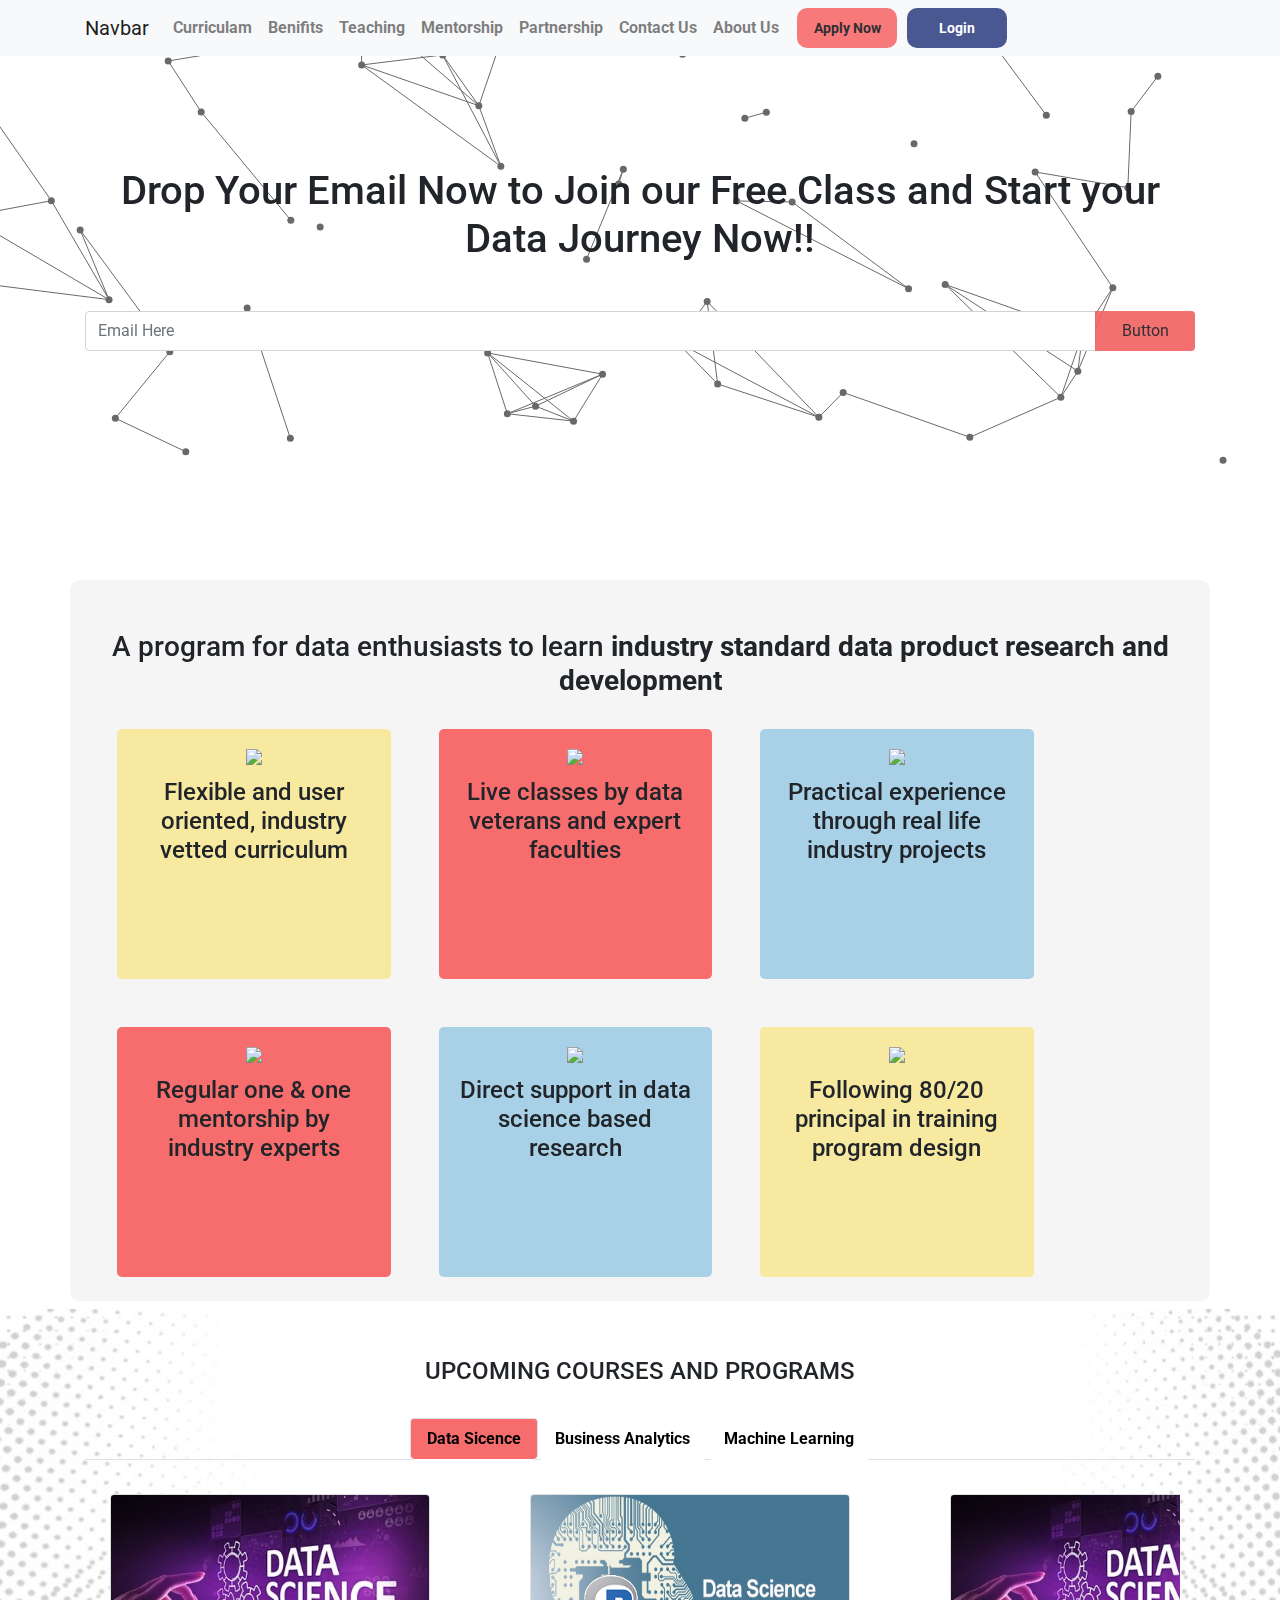
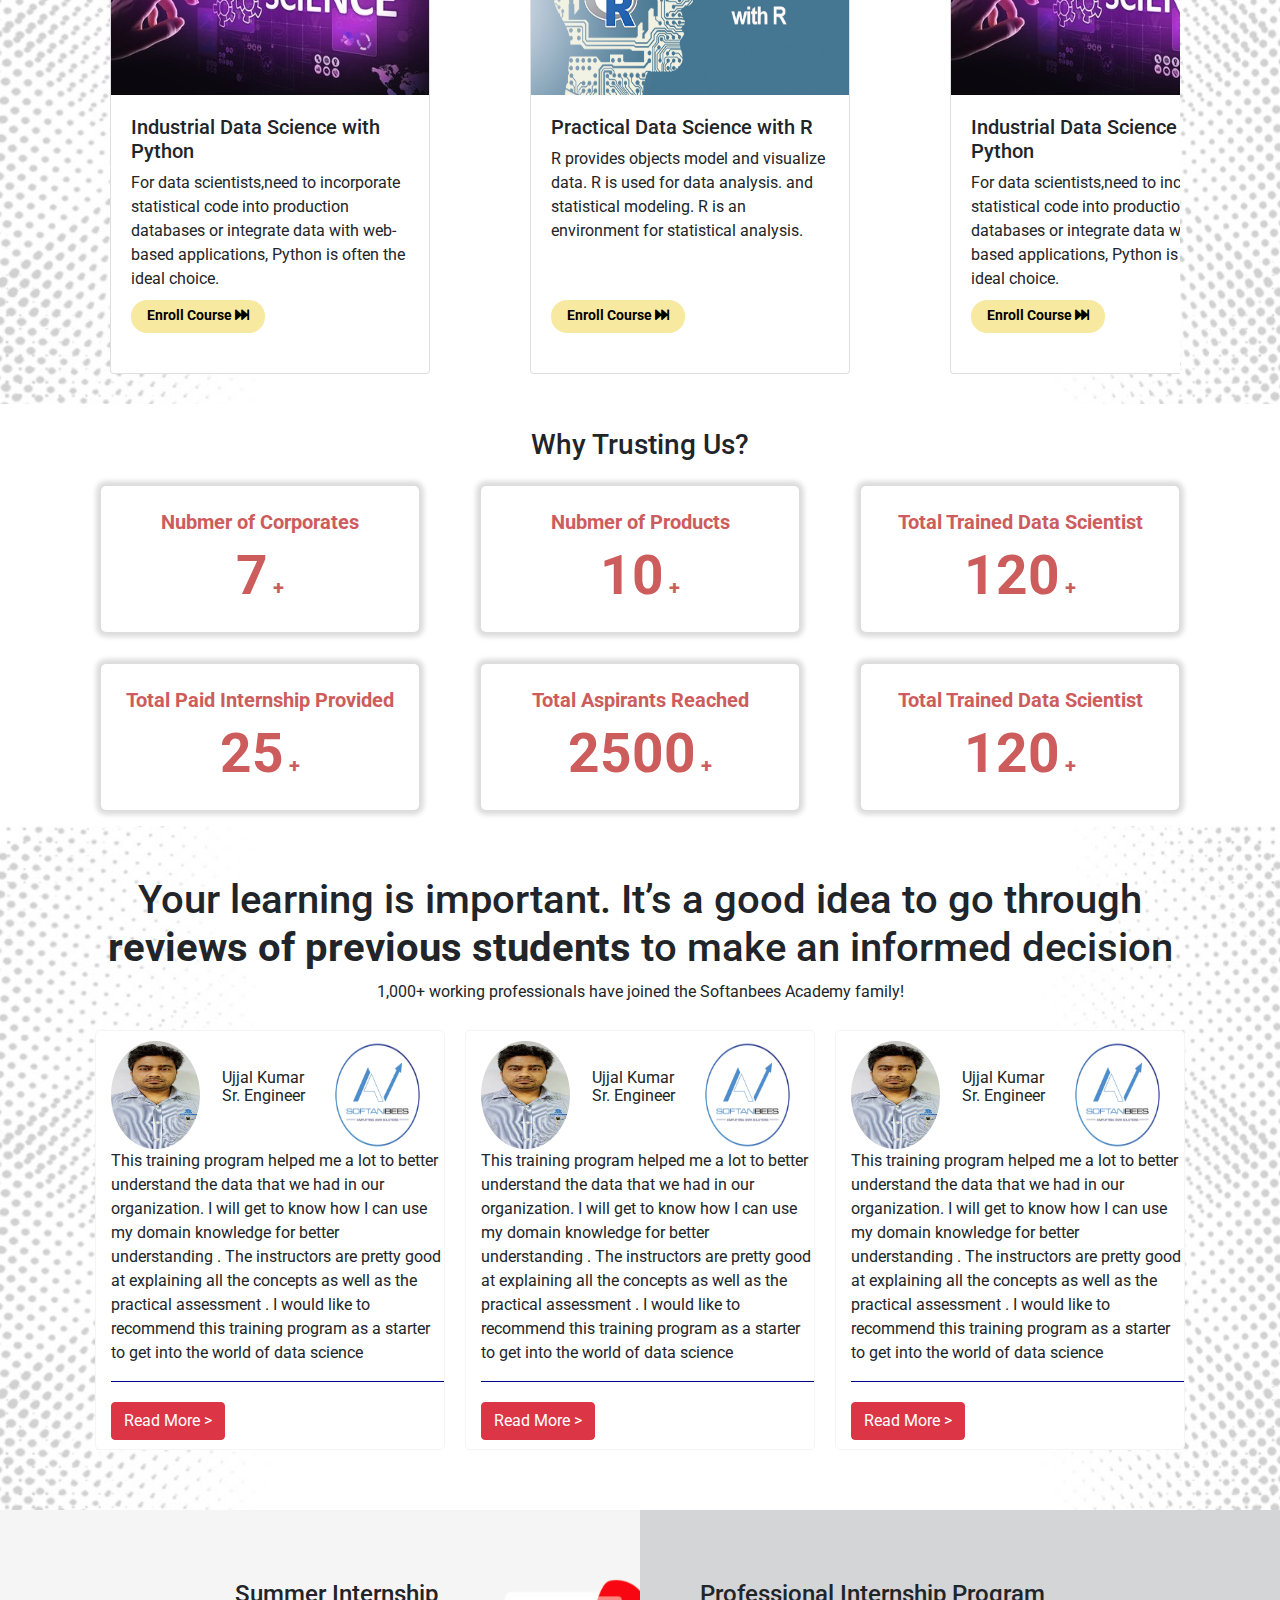
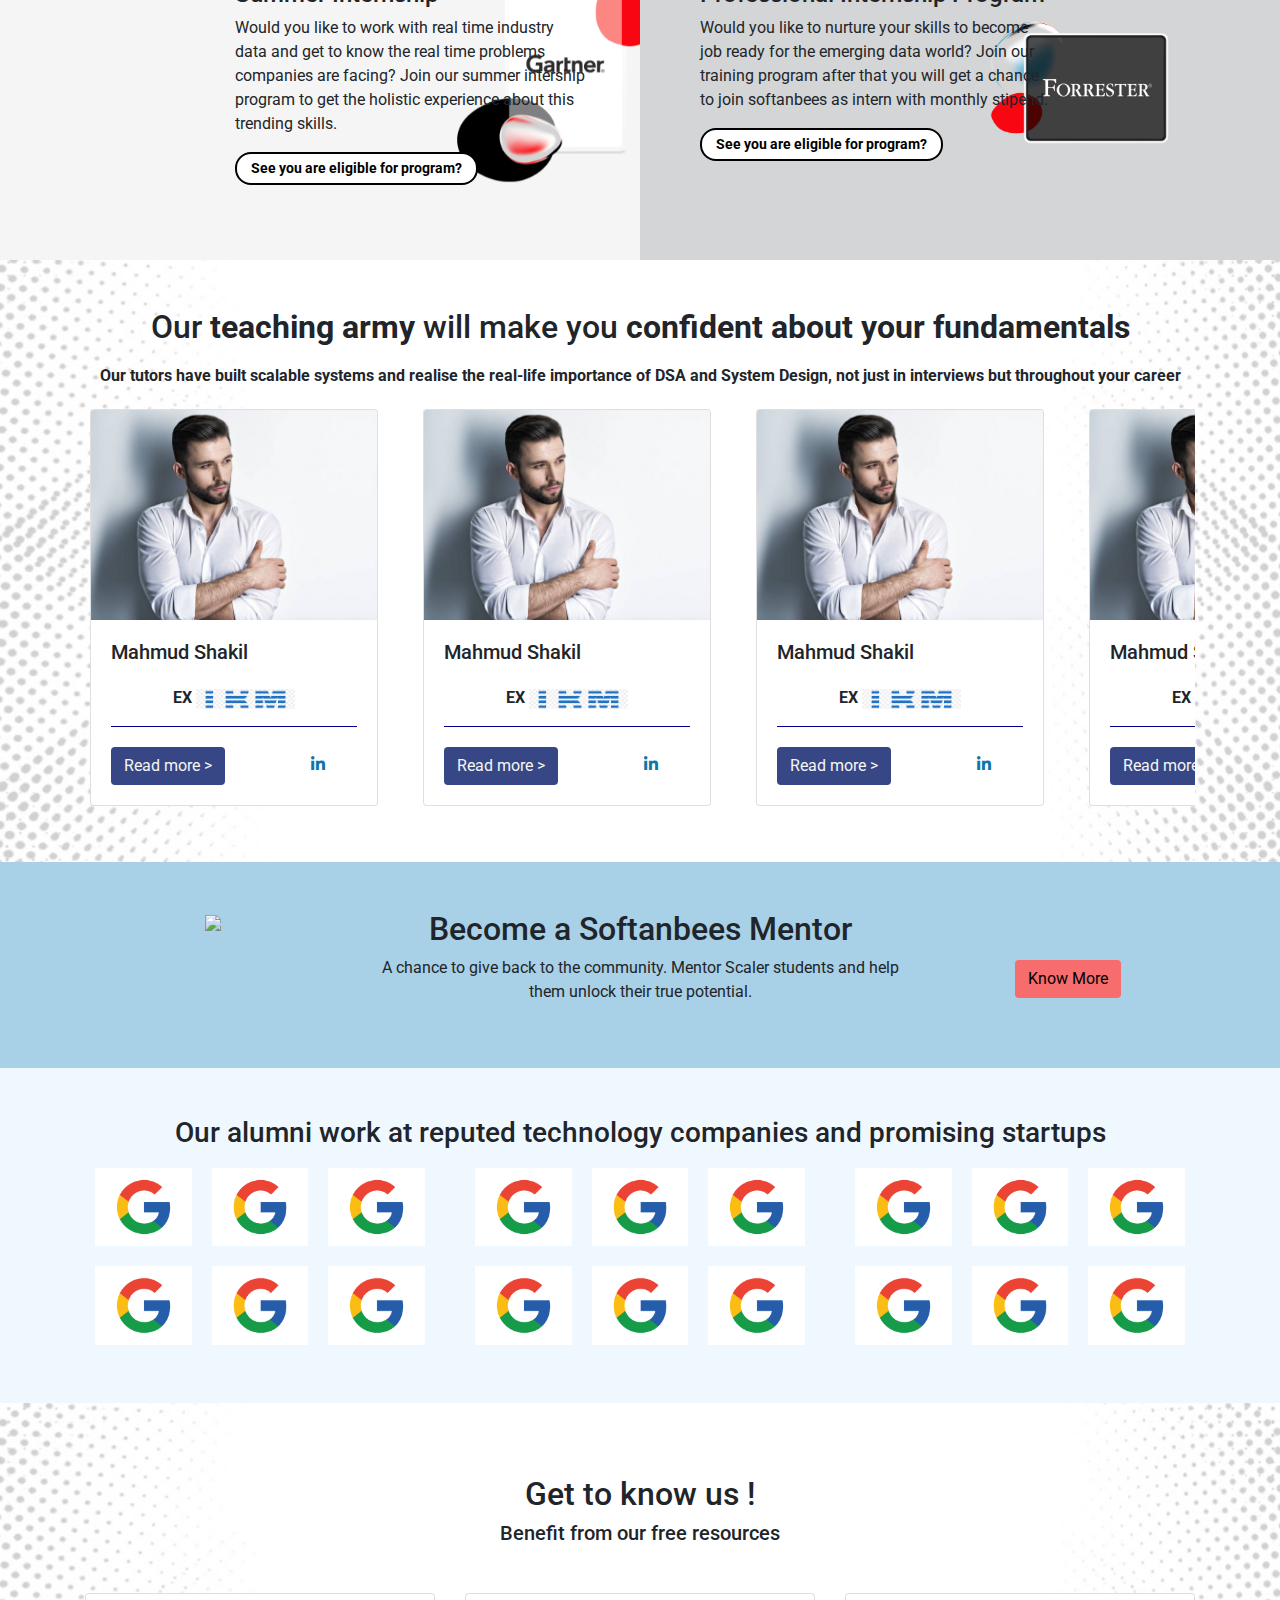
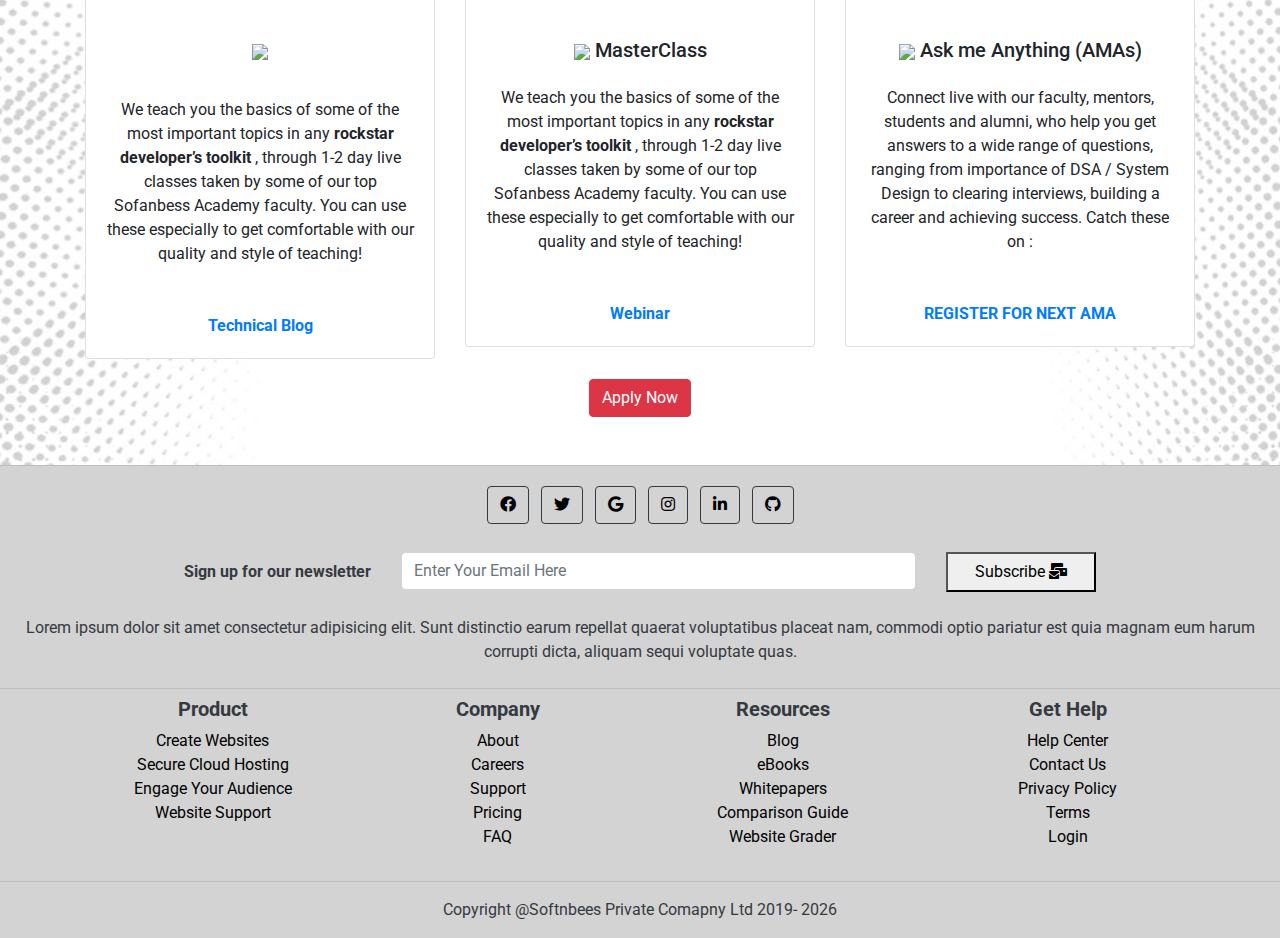
==== index.html @ a42dfcf9 "added new structure" ====
<!DOCTYPE html>

<html>

<head>
    <meta charset="utf-8" />
    <meta http-equiv="X-UA-Compatible" content="IE=edge" />
    <title></title>
    <link rel="stylesheet" href="asset/css/all.min.css">
    <link rel="preconnect" href="https://fonts.gstatic.com">
    <meta name="description" content="" />
    <meta name="viewport" content="width=device-width, initial-scale=1" />
    <link href="https://fonts.googleapis.com/css2?family=Roboto:ital,wght@1,100&display=swap" rel="stylesheet" />
    <link rel="stylesheet" href="main.css" />
    <link rel="stylesheet" href="style.css" />
    <link rel="stylesheet" href="asset/css/particle.css" />
    <link rel="stylesheet" href="https://cdnjs.cloudflare.com/ajax/libs/font-awesome/4.7.0/css/font-awesome.min.css" />
    <link rel="stylesheet" href="https://maxcdn.bootstrapcdn.com/bootstrap/4.0.0/css/bootstrap.min.css" integrity="sha384-Gn5384xqQ1aoWXA+058RXPxPg6fy4IWvTNh0E263XmFcJlSAwiGgFAW/dAiS6JXm" crossorigin="anonymous">
    <script src="https://maxcdn.bootstrapcdn.com/bootstrap/4.0.0/js/bootstrap.min.js" integrity="sha384-JZR6Spejh4U02d8jOt6vLEHfe/JQGiRRSQQxSfFWpi1MquVdAyjUar5+76PVCmYl" crossorigin="anonymous"></script>
    <script src="https://cdn.jsdelivr.net/npm/bootstrap@5.0.0-beta2/dist/js/bootstrap.bundle.min.js" integrity="sha384-b5kHyXgcpbZJO/tY9Ul7kGkf1S0CWuKcCD38l8YkeH8z8QjE0GmW1gYU5S9FOnJ0" crossorigin="anonymous"></script>
    
</head>


<body>
    <!-- nabvar starts -->

    <nav class=" fixed-top navbar navbar-expand-lg navbar-light bg-light">
        <div class="container">
            <a class="navbar-brand" href="#">Navbar</a>
            <button class="navbar-toggler" type="button" data-bs-toggle="collapse" data-bs-target="#navbarSupportedContent" aria-controls="navbarSupportedContent" aria-expanded="false" aria-label="Toggle navigation">
          <span class="navbar-toggler-icon"></span>
        </button>
            <div class="collapse navbar-collapse" id="navbarSupportedContent">
                <ul id="navbar" class="navbar-nav me-auto mb-2 mb-lg-0">
                    <li class="nav-item">
                        <a class="nav-link" aria-current="page" href="#courses">Curriculam</a>
                    </li>
                    <li class="nav-item">
                        <a class="nav-link" href="#trusting">Benifits</a>
                    </li>
                    <li class="nav-item">
                        <a class="nav-link" href="#Teaching">Teaching</a>
                    </li>
                    <li class="nav-item">
                        <a class="nav-link" href="#Mentorship">Mentorship</a>
                    </li>
                    <li class="nav-item">
                        <a class="nav-link" href="#partnership">Partnership</a>
                    </li>
                    <li class="nav-item">
                        <a class="nav-link" href="#contact">Contact Us</a>
                    </li>
                    <li class="nav-item">
                        <a class="nav-link" href="#footer">About Us</a>
                    </li>
                    <!-- <li class="nav-item">
                        <a class="nav-link" href="#">FAQs</a>
                    </li> -->
                </ul>
                <div class="d-flex">
                    <button data-target="#exampleModal" data-toggle="modal" class="button_style_navbar " type="button ">Apply Now</button>
                    <button data-target="#exampleModal1" data-toggle="modal" class="button_style_navbar_login " type="submit ">
              Login
            </button>
                </div>
            </div>
        </div>
    </nav>

    <!-- navbar ends -->

    <!-- modal login starts -->
    <div class="modal left fade" id="exampleModal1" tabindex="" role="dialog" aria-labelledby="exampleModalLabel" aria-hidden="true">
        <div class="modal-dialog" role="document">
            <div class="modal-content pt-5">
                <div class="modal-body p-3">
                    <div class=" pb-4">
                        <h3>Log In</h3>
                        <div class="pt-3">
                            OR
                            <a id="create_account_click" style="text-decoration: none;" data-target="#exampleModal" data-toggle="modal" href="">Creating a Softanbees Account</a>
                        </div>
                        <div>
                            <form>
                                <div class="form-group">
                                    <label class="d-flex justify-content-start" for="exampleInputEmail1">Email<b style="color: red;">*</b> </label>
                                    <input type="email" class="form-control" id="exampleInputEmail1" aria-describedby="emailHelp" placeholder="Enter email">
                                </div>
                                <div class="form-group">
                                    <label class="d-flex justify-content-start" for="exampleInputPassword1">Password<b style="color: red;">*</b> </label>
                                    <input type="password" class="form-control" id="exampleInputPassword1" placeholder="Enter Password">
                                </div>
                                <button style="width: 100%; background-color: #f76C6C !important; border-color: #f76C6C !important;" type="submit" class="btn btn-primary">Sign Up</button>
                            </form>
                        </div>
                    </div>
                </div>
                <div class="modal-footer">
                    <button type="button" class="btn btn-secondary" data-dismiss="modal">Close</button>
                </div>
            </div>
        </div>
    </div>

    <!-- modal login ends -->

    <!-- modal registraion starts -->
    <div class="modal left fade" id="exampleModal" tabindex="" role="dialog" aria-labelledby="exampleModalLabel" aria-hidden="true">
        <div class="modal-dialog" role="document">
            <div class="modal-content pt-5">
                <div class="modal-body pt-1">
                    <div class="text-center pb-4">
                        <h3> Ready to work smart and become a rockstar developer?</h3>
                        <p>Log in using</p>
                        <div class="d-flex justify-content-around">
                            <a href=""><i  class="fab fa-facebook fa-3x"></i></a>
                            <a style="color: #4c68d7;" href=""><i class="fab fa-linkedin fa-3x"></i></a>
                            <a style="color: #4078c0;" href=""><i  class="fab fa-github fa-3x"></i></a>
                            <a href=""><i  class="fab fa-google fa-3x"></i></a>
                        </div>
                        <div class="d-flex justify-content-around pt-4 pb-4">
                            <hr style="width:50%" , size="3" , color=black>
                            <p> OR </p>
                            <hr style="width:50%" , size="3" , color=black>
                        </div>
                        <div>
                            <form>
                                <div class="form-group">
                                    <label class="d-flex justify-content-start" for="exampleInputEmail1">Full Name <b style="color: red;">*</b> </label>
                                    <input type="text" class="form-control" id="exampleInputEmail1" placeholder="Enter Your Name">
                                </div>
                                <div class="form-group">
                                    <label class="d-flex justify-content-start" for="exampleInputEmail1">Email<b style="color: red;">*</b> </label>
                                    <input type="email" class="form-control" id="exampleInputEmail1" aria-describedby="emailHelp" placeholder="Enter email">
                                </div>
                                <div class="form-group">
                                    <label class="d-flex justify-content-start" for="exampleInputPassword1">Phone<b style="color: red;">*</b> </label>
                                    <p class="d-flex justify-content-start"><small>OTP will be sent to this number for verification</small></p>
                                    <input type="number" class="form-control" id="exampleInputPassword1" placeholder="Enter Phone Number">
                                </div>
                                <div class="form-group">
                                    <label class="d-flex justify-content-start" for="exampleInputPassword1">Profession<b style="color: red;">*</b> </label>
                                    <div class="form-check form-check-inline">
                                        <input class="form-check-input" type="checkbox" id="inlineCheckbox1" value="option1">
                                        <label class="form-check-label" for="inlineCheckbox1">College Student</label>
                                    </div>
                                    <div class="form-check form-check-inline">
                                        <input class="form-check-input" type="checkbox" id="inlineCheckbox2" value="option2">
                                        <label class="form-check-label" for="inlineCheckbox2">Working Profesion</label>
                                    </div>
                                </div>
                                <button style="width: 100%; background-color: #f76C6C !important; border-color: #f76C6C !important;" type="submit" class="btn btn-primary">Sign Up</button>
                            </form>
                            <small>By creating an account I have read and agree to Softanbees <a href="">Terms</a> and <a href="">Privacy Policy</a></small>
                            <div class="pt-3">
                                <p>Already a member?
                                    <a id="login-btn-click" data-target="#exampleModal1" data-toggle="modal" href="">LOG IN</a>
                                </p>
                            </div>
                        </div>
                    </div>
                    <div class="modal-footer">
                        <button type="button" class="btn btn-secondary" data-dismiss="modal">Close</button>
                    </div>
                </div>
            </div>
        </div>
    </div>
    <!-- modal registration ends -->


    <!-- banner starts -->
    <!-- <section class="banner_header "> -->
    <!-- <canvas  style="background: white;" width="500" height="500" id="canvas"></canvas> -->
    <section id="particles_section" style="padding-bottom: 80px;" >
        <div id="particles">
            <div class="intro pb-5 ">
                <div class="container">
                    <h1>Drop Your Email Now to Join our Free Class and Start your Data Journey Now!!</h1>
                    <div class="input-group mt-5">
                        <input type="text" class="form-control" placeholder="Email Here" aria-label="Recipient's username" aria-describedby="basic-addon2">
                        <div class="input-group-append">
                          <button class="btn btn-journey " type="button">Button</button>
                        </div>
                    </div>
                </div>
            </div>
        </div>
    </section>
  
    <!-- </section> -->
    <!-- banner ends -->


    <!-- System and probelm starts -->
    <section class="banner_transparent ">
        <div class="container banner_over align-items-center ">
            <div class="text-center ">
                <h3>
                    A program for data enthusiasts to learn <b>industry standard data product research and development</b>
                </h3>
            </div>
            <div class="system_box_margin ">
                <div class="row m-2 ">
                    <div style="background-color:#F8E9A1 " class="m-4 col-sm-12 col-md-3 system_box ">
                        <img src="https://assets.scaler.com/assets/academy/svg/at-a-glance/structured-c36517d8d41efb3a24cbcb3fe1c8b27ffcfacb6b1462ec3e60516504a07eaff6.svg.gz " alt=" ">
                        <h4>Flexible and user oriented, industry vetted curriculum</h4>
                    </div>
                    <div style="background-color:#F76C6C " class=" m-4 col-sm-12 col-md-3 system_box ">
                        <img src="https://assets.scaler.com/assets/academy/svg/at-a-glance/live-classes-afff2e39f63a26a19ee4ae844d4b0891c20c50e4b670a224564640cbb973f867.svg.gz " alt=" ">
                        <h4>Live classes by data veterans and expert faculties</h4>
                    </div>
                    <div style="background-color:#A8D0E6 " class=" m-4 col-sm-12 col-md-3 system_box ">
                        <img src="https://assets.scaler.com/assets/academy/svg/at-a-glance/project1-9fc6130d4e271198d5f051da0712b27627c872a353dac61c91f248e4f60b6ddf.svg.gz " alt=" ">
                        <h4>Practical experience through real life industry projects</h4>
                    </div>
                    <div style="background-color:#F76C6C " class="m-4 col-sm-12 col-md-3 system_box ">
                        <img src="https://assets.scaler.com/assets/academy/svg/at-a-glance/flexibility-94067174b36a4a38b3448219f64ccd3e42b3f32667c5ff0ec8d8fab665525d87.svg.gz " alt=" ">
                        <h4>Regular one & one mentorship by industry experts</h4>
                    </div>
                    <div style="background-color:#A8D0E6 " class="m-4 col-sm-12 col-md-3 system_box ">
                        <img src="https://assets.scaler.com/assets/academy/svg/at-a-glance/career-support-c92399914995cba52680341de44c1ce49d292b1de0f10aeb58c3c58a79e3ad3b.svg.gz " alt=" ">
                        <h4>Direct support in data science based research </h4>
                    </div>
                    <div style="background-color:#F8E9A1 " class="m-4 col-sm-12 col-md-3 system_box ">
                        <img src="https://assets.scaler.com/assets/academy/svg/at-a-glance/mentor-efc7b3e100e7f2bd17f1f95f4ca28b5205ac3f4e04d4cddd064a800cc63f1c74.svg.gz " alt=" ">
                        <h4>Following 80/20 principal in training program design</h4>
                    </div>
                </div>
            </div>
        </div>
    </section>
    <!-- System and probelm  ends -->

    <!-- Course starts -->

    <section id="courses" class="section upcomming_courses" style="background-color: antiquewhite;">
        <div class="container pt-5">
            <h4 class="text-center">UPCOMING COURSES AND PROGRAMS</h4>
            <br />
            <!-- Nav tabs -->
            <ul class="nav justify-content-center nav-tabs">
                <li class="nav-item">
                    <a class="nav-link active tab_link_design" data-toggle="tab" href="#home">Data Sicence</a
            >
          </li>
          <li class="nav-item">
            <a class="nav-link tab_link_design" data-toggle="tab" href="#menu1"
              >Business Analytics</a
            >
          </li>
          <li class="nav-item">
            <a class="nav-link tab_link_design" data-toggle="tab" href="#menu2"
              >Machine Learning</a
            >
          </li>
        </ul>

        <!-- Tab panes -->
        <div class="tab-content">
          <div id="home" class="tab_main_content container tab-pane active">
            <br />
            <div class="items-course">
              <div class="item-course">
                <div class="card" style="width: 20rem; height: 30rem;">
                  <img style="height: 200px !important;"
                    class="card-img-top"
                    src="asset/data science-1.jpg"
                    alt="Card image cap"
                  />
                    <div class="card-body recomonded-card">
                            <h5>Industrial Data Science with Python</h5>
                            <p class="card-text">
                                For data scientists,need to incorporate statistical code into production databases or integrate data with web-based applications,
                                Python is often the ideal choice. 
                            </p>
                            <a href="#"
                            >Enroll Course <i class="fas fa-fast-forward"></i
                            ></a>
                    </div>
                </div>
            </div>
            <div class="item-course">
                <div class="card" style="width: 20rem; height: 30rem;">
                    <img style="height: 200px !important;" class="card-img-top" src="asset/data-science-with-r.jpg" alt="Card image cap" />
                    <div class="card-body recomonded-card">
                        <h5>Practical Data Science with R</h5>
                        <p class="card-text">
                            R provides objects model and visualize data. 
                            R is used for data analysis. and statistical modeling. 
                            R is an environment for statistical analysis.
                        </p>
                        <a href="#">Enroll Course <i class="fas fa-fast-forward"></i
                        ></a>
                    </div>
                </div>
            </div>
            <div class="item-course">
                <div class="card" style="width: 20rem; height: 30rem;">
                  <img style="height: 200px !important;"
                    class="card-img-top"
                    src="asset/data science-1.jpg"
                    alt="Card image cap"
                  />
                    <div class="card-body recomonded-card">
                            <h5>Industrial Data Science with Python</h5>
                            <p class="card-text">
                                For data scientists,need to incorporate statistical code into production databases or integrate data with web-based applications,
                                Python is often the ideal choice. 
                            </p>
                            <a href="#"
                            >Enroll Course <i class="fas fa-fast-forward"></i
                            ></a>
                    </div>
                </div>
            </div>
            <div class="item-course">
                <div class="card" style="width: 20rem; height: 30rem;">
                    <img style="height: 200px !important;" class="card-img-top" src="asset/data-science-with-r.jpg" alt="Card image cap" />
                    <div class="card-body recomonded-card">
                        <h5>Practical Data Science with R</h5>
                        <p class="card-text">
                            R provides objects model and visualize data. 
                            R is used for data analysis. and statistical modeling. 
                            R is an environment for statistical analysis.
                        </p>
                        <a href="#">Enroll Course <i class="fas fa-fast-forward"></i
                        ></a>
                    </div>
                </div>
            </div>
            <div class="item-course">
                <div class="card" style="width: 20rem; height: 30rem;">
                  <img style="height: 200px !important;"
                    class="card-img-top"
                    src="asset/data science-1.jpg"
                    alt="Card image cap"
                  />
                    <div class="card-body recomonded-card">
                            <h5>Industrial Data Science with Python</h5>
                            <p class="card-text">
                                For data scientists,need to incorporate statistical code into production databases or integrate data with web-based applications,
                                Python is often the ideal choice. 
                            </p>
                            <a href="#"
                            >Enroll Course <i class="fas fa-fast-forward"></i
                            ></a>
                    </div>
                </div>
            </div>
            <div class="item-course">
                <div class="card" style="width: 20rem; height: 30rem;">
                    <img style="height: 200px !important;" class="card-img-top" src="asset/data-science-with-r.jpg" alt="Card image cap" />
                    <div class="card-body recomonded-card">
                        <h5>Practical Data Science with R</h5>
                        <p class="card-text">
                            R provides objects model and visualize data. 
                            R is used for data analysis. and statistical modeling. 
                            R is an environment for statistical analysis.
                        </p>
                        <a href="#">Enroll Course <i class="fas fa-fast-forward"></i
                        ></a>
                    </div>
                </div>
            </div>
        </div>
        </div>
        <div id="menu1" class=" tab_main_content container tab-pane fade">
            <br />
            <div class="items-course">
                <div class="item-course">
                    <div class="card" style="width: 20rem; height: 30rem;">
                        <img style="height: 200px !important;" class="card-img-top" src="asset/data-analyst.png" alt="Card image cap" />
                        <div class="card-body recomonded-card">
                            <h5> Data Analyst</h5>
                            <p class="card-text">
                                Data Analysis become one of the most high-in-demand jobs around the world. As a result,
                                Data Analyst salary in India is significantly higher than other software related professionals
                            </p>
                            <a href="#">Enroll Course <i class="fas fa-fast-forward"></i
                    ></a>
                        </div>
                    </div>
                </div>
                <div class="item-course">
                    <div class="card" style="width: 20rem; height: 30rem;">
                        <img style="height: 200px !important;" class="card-img-top" src="asset/data-analyst.png" alt="Card image cap" />
                        <div class="card-body recomonded-card">
                            <h5> Data Analyst</h5>
                            <p class="card-text">
                                Data Analysis become one of the most high-in-demand jobs around the world. As a result,
                                Data Analyst salary in India is significantly higher than other software related professionals
                            </p>
                            <a href="#">Enroll Course <i class="fas fa-fast-forward"></i
                    ></a>
                        </div>
                    </div>
                </div>
                <div class="item-course">
                    <div class="card" style="width: 20rem; height: 30rem;">
                        <img style="height: 200px !important;" class="card-img-top" src="asset/data-analyst.png" alt="Card image cap" />
                        <div class="card-body recomonded-card">
                            <h5> Data Analyst</h5>
                            <p class="card-text">
                                Data Analysis become one of the most high-in-demand jobs around the world. As a result,
                                Data Analyst salary in India is significantly higher than other software related professionals
                            </p>
                            <a href="#">Enroll Course <i class="fas fa-fast-forward"></i
                    ></a>
                        </div>
                    </div>
                </div>
                <div class="item-course">
                    <div class="card" style="width: 20rem; height: 30rem;">
                        <img style="height: 200px !important;" class="card-img-top" src="asset/data-analyst.png" alt="Card image cap" />
                        <div class="card-body recomonded-card">
                            <h5> Data Analyst</h5>
                            <p class="card-text">
                                Data Analysis become one of the most high-in-demand jobs around the world. As a result,
                                Data Analyst salary in India is significantly higher than other software related professionals
                            </p>
                            <a href="#">Enroll Course <i class="fas fa-fast-forward"></i
                    ></a>
                        </div>
                    </div>
                </div>
                <div class="item-course">
                    <div class="card" style="width: 20rem; height: 30rem;">
                        <img style="height: 200px !important;" class="card-img-top" src="asset/data-analyst.png" alt="Card image cap" />
                        <div class="card-body recomonded-card">
                            <h5> Data Analyst</h5>
                            <p class="card-text">
                                Data Analysis become one of the most high-in-demand jobs around the world. As a result,
                                Data Analyst salary in India is significantly higher than other software related professionals
                            </p>
                            <a href="#">Enroll Course <i class="fas fa-fast-forward"></i
                    ></a>
                        </div>
                    </div>
                </div>
                <div class="item-course">
                    <div class="card" style="width: 20rem; height: 30rem;">
                        <img style="height: 200px !important;" class="card-img-top" src="asset/data-analyst.png" alt="Card image cap" />
                        <div class="card-body recomonded-card">
                            <h5> Data Analyst</h5>
                            <p class="card-text">
                                Data Analysis become one of the most high-in-demand jobs around the world. As a result,
                                Data Analyst salary in India is significantly higher than other software related professionals
                            </p>
                            <a href="#">Enroll Course <i class="fas fa-fast-forward"></i
                    ></a>
                        </div>
                    </div>
                </div>
                <div class="item-course">
                    <div class="card" style="width: 20rem; height: 30rem;">
                        <img style="height: 200px !important;" class="card-img-top" src="asset/data-analyst.png" alt="Card image cap" />
                        <div class="card-body recomonded-card">
                            <h5> Data Analyst</h5>
                            <p class="card-text">
                                Data Analysis become one of the most high-in-demand jobs around the world. As a result,
                                Data Analyst salary in India is significantly higher than other software related professionals
                            </p>
                            <a href="#">Enroll Course <i class="fas fa-fast-forward"></i
                    ></a>
                        </div>
                    </div>
                </div>
            </div>

        </div>
        <div id="menu2" class="tab_main_content container tab-pane fade">
            <br />
            <div class="items-course">
                <div class="item-course">
                    <div class="card" style="width: 20rem; height: 30rem;">
                        <img style="height: 200px !important;" class="card-img-top" src="asset/deep learning.jpeg" alt="Card image cap" />
                        <div class="card-body recomonded-card">
                            <h5>Deep learning Mastery</h5>
                            <p class="card-text">
                                Deep learning is a  artificial intelligence that has networks capable of learning unsupervised from 
                                data that is unstructured or unlabeled.
                            </p>
                            <a href="#">Enroll Course <i class="fas fa-fast-forward"></i
                    ></a>
                        </div>
                    </div>
                </div>
                <div class="item-course">
                    <div class="card" style="width: 20rem; height: 30rem;">
                        <img style="height: 200px !important;" class="card-img-top" src="asset/fusion-course.png" alt="Card image cap" />
                        <div class="card-body recomonded-card">
                            <h5>Fusion Course for job (India context)</h5>
                            <p class="card-text">
                                Deep learning is a  artificial intelligence that has networks capable of learning unsupervised from 
                                data that is unstructured or unlabeled.
                            </p>
                            <a href="#">Enroll Course <i class="fas fa-fast-forward"></i
                    ></a>
                        </div>
                    </div>
                </div>
                <div class="item-course">
                    <div class="card" style="width: 20rem; height: 30rem;">
                        <img style="height: 200px !important;" class="card-img-top" src="asset/deep learning.jpeg" alt="Card image cap" />
                        <div class="card-body recomonded-card">
                            <h5>Deep learning Mastery</h5>
                            <p class="card-text">
                                Deep learning is a  artificial intelligence that has networks capable of learning unsupervised from 
                                data that is unstructured or unlabeled.
                            </p>
                            <a href="#">Enroll Course <i class="fas fa-fast-forward"></i
                    ></a>
                        </div>
                    </div>
                </div>
                <div class="item-course">
                    <div class="card" style="width: 20rem; height: 30rem;">
                        <img style="height: 200px !important;" class="card-img-top" src="asset/fusion-course.png" alt="Card image cap" />
                        <div class="card-body recomonded-card">
                            <h5>Fusion Course for job (India context)</h5>
                            <p class="card-text">
                                Deep learning is a  artificial intelligence that has networks capable of learning unsupervised from 
                                data that is unstructured or unlabeled.
                            </p>
                            <a href="#">Enroll Course <i class="fas fa-fast-forward"></i
                    ></a>
                        </div>
                    </div>
                </div>
                <div class="item-course">
                    <div class="card" style="width: 20rem; height: 30rem;">
                        <img style="height: 200px !important;" class="card-img-top" src="asset/deep learning.jpeg" alt="Card image cap" />
                        <div class="card-body recomonded-card">
                            <h5>Deep learning Mastery</h5>
                            <p class="card-text">
                                Deep learning is a  artificial intelligence that has networks capable of learning unsupervised from 
                                data that is unstructured or unlabeled.
                            </p>
                            <a href="#">Enroll Course <i class="fas fa-fast-forward"></i
                    ></a>
                        </div>
                    </div>
                </div>
                <div class="item-course">
                    <div class="card" style="width: 20rem; height: 30rem;">
                        <img style="height: 200px !important;" class="card-img-top" src="asset/fusion-course.png" alt="Card image cap" />
                        <div class="card-body recomonded-card">
                            <h5>Fusion Course for job (India context)</h5>
                            <p class="card-text">
                                Deep learning is a  artificial intelligence that has networks capable of learning unsupervised from 
                                data that is unstructured or unlabeled.
                            </p>
                            <a href="#">Enroll Course <i class="fas fa-fast-forward"></i
                    ></a>
                        </div>
                    </div>
                </div>
            </div>
        </div>
        </div>
        </div>
    </section>

    <!-- course ends -->

    <!-- Benifits -->
<section style="background-color: white;" id="trusting">
    <div class="container text-center pt-4">
        <h3>Why Trusting Us?</h3>
        <div class="row ">
            <div class="col-sm col-md-4 ">
                <div class="corporate p-2 m-3 pt-4 pb-3 box_border" >
                    <h5>Nubmer of Corporates</h5>
                    <h5><span class="count" >7</span> +</h5>
                  
                </div>
            </div>
            <div class="col-sm col-md-4 ">
                <div class="products p-2 m-3 pt-4 pb-3 box_border">
                    <h5>Nubmer of Products </h5>
                    <h5><span class="count" >10</span> +</h5>
                </div>
            </div>
            <div class="col-sm col-md-4 ">
                <div class="scientist p-2 m-3 pt-4 pb-3 box_border" >
                    <h5>Total Trained Data Scientist</h5>
                    <h5><span class="count">120</span> +</h5>
                </div>
            </div>
               
            
            <div class="col-sm col-md-4 ">
                <div class="intership p-2 m-3 pt-4 pb-3 box_border" >
                    <h5>Total Paid Internship Provided</h5>
                    <h5> <span class="count">25</span> +</h5>
                </div>
            </div>
            <div class="col-sm col-md-4">
                <div class="aspirants p-2 m-3 pt-4 pb-3 box_border">
                    <h5>Total Aspirants Reached</h5>
                    <h5><span class="count">2500</span> +</h5>
                </div>
            </div>
            <div class="col-sm col-md-4">
                <div class="trained p-2 m-3 pt-4 pb-3 box_border">
                    <h5>Total Trained Data Scientist</h5>
                    <h5><span class="count">120</span> +</h5>
                </div>
            </div>
              
            </div>
        </div>
    </div>
    <!-- End benifits -->
 </section>

    <!-- testimonial starts -->

    <section id="Teaching" style="background-color:darkgrey; " class="section testimonial_section ">
        <div class="container testimonial ">
            <h1 style="text-align: center; ">Your learning is important. It’s a good idea to go through
                <b> reviews of previous students</b> to make an informed decision</h1>
            <p style="text-align: center; ">1,000+ working professionals have joined the Softanbees Academy family!</p>
            <div class="items ">
                <div class="item image-name-testimonial ">
                    <div class="flex-items ">
                        <div class="flex-item ">
                            <img src="asset/person-1.jpeg" alt=" ">
                        </div>
                        <div style="width: 200px; " class="flex-item ">
                            <p>Ujjal Kumar</p>
                            <p><span>Sr. Engineer</span></p>
                        </div>
                        <div class="flex-item ">
                            <img src="asset/logo.jpg " alt=" ">
                        </div>
                    </div>
                    <div class="testimonial-content ">
                        <p>This training program helped me a lot to better understand the data that we had in our organization. I will get to know how I can use my domain knowledge for better understanding . The instructors are pretty good at explaining all the concepts as well as the practical assessment . I would like to recommend this training program as a starter to get into the world of data science</p>
                    </div>
                    <div class="read_more ">
                        <button class="btn btn-danger ">Read More ></button>
                    </div>
                </div>
                <div class="item image-name-testimonial ">
                    <div class="flex-items ">
                        <div class="flex-item ">
                            <img src="asset/person-1.jpeg" alt=" ">
                        </div>
                        <div style="width: 200px; " class="flex-item ">
                            <p>Ujjal Kumar</p>
                            <p><span>Sr. Engineer</span></p>
                        </div>
                        <div class="flex-item ">
                            <img src="asset/logo.jpg " alt=" ">
                        </div>
                    </div>
                    <div class="testimonial-content ">
                        <p>This training program helped me a lot to better understand the data that we had in our organization. I will get to know how I can use my domain knowledge for better understanding . The instructors are pretty good at explaining all the concepts as well as the practical assessment . I would like to recommend this training program as a starter to get into the world of data science</p>
                    </div>
                    <div class="read_more ">
                        <button class="btn btn-danger ">Read More ></button>
                    </div>
                </div>
                <div class="item image-name-testimonial ">
                    <div class="flex-items ">
                        <div class="flex-item ">
                            <img src="asset/person-1.jpeg" alt=" ">
                        </div>
                        <div style="width: 200px; " class="flex-item ">
                            <p>Ujjal Kumar</p>
                            <p><span>Sr. Engineer</span></p>
                        </div>
                        <div class="flex-item ">
                            <img src="asset/logo.jpg " alt=" ">
                        </div>
                    </div>
                    <div class="testimonial-content ">
                        <p>This training program helped me a lot to better understand the data that we had in our organization. I will get to know how I can use my domain knowledge for better understanding . The instructors are pretty good at explaining all the concepts as well as the practical assessment . I would like to recommend this training program as a starter to get into the world of data science</p>
                    </div>
                    <div class="read_more ">
                        <button class="btn btn-danger ">Read More ></button>
                    </div>
                </div>

            </div>
        </div>
    </section>
    <!-- testimonial Ends -->


    <!-- advantage starts -->
    <section>
        <div class="adventage ">
            <div class=" ">
                <div class="row ">
                    <div class="adventage-info-1 col-sm-6 header-content ">
                        <h4 class="adventage-paragraph ">Summer Internship</h4>
                        <p class="adventage-paragraph ">Would you like to work with real time industry data and get to know the real time
                            problems companies are facing? Join our summer intership program to get
                            the holistic experience about this trending skills.</p>
                        <button class="adventage-btn ">See you are eligible for program?</button>
                    </div>
                    <div class="adventage-info col-sm-6 header-content ">
                        <h4 class="adventage-paragraph ">Professional Internship Program</h4>
                        <p class="adventage-paragraph ">Would you like to nurture your skills to become job ready for the emerging data world? Join 
                            our training program after that you will get a chance to join softanbees as intern with monthly
                            stipend.</p>
                        <button class="adventage-btn ">See you are eligible for program?</button>
                    </div>
                </div>
            </div>
        </div>
        </div>
    </section>

    <!-- advantage ends -->


    <!-- mentor starts  -->

    <section id="Mentorship" style="background-color: grey; " class="section pt-5 pb-5 mentroship_section ">
        <div class="container menotr ">
            <h2 style="text-align: center; ">Our <b>teaching army</b> will make you <b>confident about your fundamentals</b> </h2>
            <p>Our tutors have built scalable systems and realise the real-life importance of DSA and System Design, not just in interviews but throughout your career</p>
            <div class="mentor-items ">
                <div class="mentor-item ">
                    <div class="card card-item " style="width: 18rem; ">
                        <img style="height: 210px; " class="card-img-top " src="asset/male.jpg " alt="Card image cap " class="person ">
                        <div class="card-body ">
                            <h5 class="card-title ">Mahmud Shakil</h5>
                            <p>EX <img style="width: 40%; height:20px " src="asset/ibm.png " alt=" "></p>
                            <div class="mentor_read_more ">
                                <a class=" read_more_btn btn " href="# ">Read more ></a>
                                <a class="linkedin_icon " href=" "> <i style="color:#0e76a8; " class="fab fa-linkedin "></i></a>
                            </div>
                        </div>
                    </div>
                </div>
                <div class="mentor-item ">
                    <div class="card card-item " style="width: 18rem; ">
                        <img style="height: 210px; " class="card-img-top " src="asset/male.jpg " alt="Card image cap " class="person ">
                        <div class="card-body ">
                            <h5 class="card-title ">Mahmud Shakil</h5>
                            <p>EX <img style="width: 40%; height:20px " src="asset/ibm.png " alt=" "></p>
                            <div class="mentor_read_more ">
                                <a class=" read_more_btn btn " href="# ">Read more ></a>
                                <a class="linkedin_icon " href=" "> <i style="color:#0e76a8; " class="fab fa-linkedin "></i></a>
                            </div>
                        </div>
                    </div>
                </div>
                <div class="mentor-item ">
                    <div class="card card-item " style="width: 18rem; ">
                        <img style="height: 210px; " class="card-img-top " src="asset/male.jpg " alt="Card image cap " class="person ">
                        <div class="card-body ">
                            <h5 class="card-title ">Mahmud Shakil</h5>
                            <p>EX <img style="width: 40%; height:20px " src="asset/ibm.png " alt=" "></p>
                            <div class="mentor_read_more ">
                                <a class=" read_more_btn btn " href="# ">Read more ></a>
                                <a class="linkedin_icon " href=" "> <i style="color:#0e76a8; " class="fab fa-linkedin "></i></a>
                            </div>
                        </div>
                    </div>
                </div>
                <div class="mentor-item ">
                    <div class="card card-item " style="width: 18rem; ">
                        <img style="height: 210px; " class="card-img-top " src="asset/male.jpg " alt="Card image cap " class="person ">
                        <div class="card-body ">
                            <h5 class="card-title ">Mahmud Shakil</h5>
                            <p>EX <img style="width: 40%; height:20px " src="asset/ibm.png " alt=" "></p>
                            <div class="mentor_read_more ">
                                <a class=" read_more_btn btn " href="# ">Read more ></a>
                                <a class="linkedin_icon " href=" "> <i style="color:#0e76a8; " class="fab fa-linkedin "></i></a>
                            </div>
                        </div>
                    </div>
                </div>
                <div class="mentor-item ">
                    <div class="card card-item " style="width: 18rem; ">
                        <img style="height: 210px; " class="card-img-top " src="asset/male.jpg " alt="Card image cap " class="person ">
                        <div class="card-body ">
                            <h5 class="card-title ">Mahmud Shakil</h5>
                            <p>EX <img style="width: 40%; height:20px " src="asset/ibm.png " alt=" "></p>
                            <div class="mentor_read_more ">
                                <a class=" read_more_btn btn " href="# ">Read more ></a>
                                <a class="linkedin_icon " href=" "> <i style="color:#0e76a8; " class="fab fa-linkedin "></i></a>
                            </div>
                        </div>
                    </div>
                </div>



            </div>
        </div>
    </section>

    <!-- softanbess mentor starts -->

    <section id="Mentorship" class="becomae_menotr section pt-5 pb-5 ">
        <div class="container ">
            <div class="row d-flex justify-content-center text-center ">
                <div class="col-sm col-md-3 ">
                    <img src="https://assets.scaler.com/assets/scaler/png/Group 242-ad5ecbe718f9788691d11aa1b9bfaa5d5c889fbcbeb806f4e73de269007c05f3.png.gz " alt=" ">
                </div>
                <div class="col-sm col-md-6 ">
                    <h2>Become a Softanbees Mentor</h2>
                    <p>A chance to give back to the community. Mentor Scaler students and help them unlock their true potential.</p>
                </div>
                <div class="col-sm col-md-3 ">
                    <button class="btn know_more_info ">Know More</button>
                </div>
            </div>

        </div>
    </section>

    <!-- softanbess mentor ends -->

    <!-- partnership starts -->

    <section id="partnership" style="background-color: aliceblue; " class="section pt-5 pb-5 ">
        <div class="container ">
            <h3 style="text-align: center; ">Our alumni work at reputed technology companies and promising startups</h3>
            <div class="row partnership ">

                <div class="col-sm-4 col-md-4 individul-part d-flex justify-content-center ">
                    <div class="partnership-items ">
                        <div class="partnership-item ">
                            <img style="width: 100%; " src="asset/google.png " alt=" ">
                        </div>
                        <div class="partnership-item ">
                            <img style="width: 100%; " src="asset/google.png " alt=" ">
                        </div>
                        <div class="partnership-item ">
                            <img style="width: 100%; " src="asset/google.png " alt=" ">
                        </div>
                    </div>
                </div>
                <div class="col-sm-4 col-md-4 individul-part d-flex justify-content-center ">
                    <div class="partnership-items ">
                        <div class="partnership-item ">
                            <img style="width: 100%; " src="asset/google.png " alt=" ">
                        </div>
                        <div class="partnership-item ">
                            <img style="width: 100%; " src="asset/google.png " alt=" ">
                        </div>
                        <div class="partnership-item ">
                            <img style="width: 100%; " src="asset/google.png " alt=" ">
                        </div>
                    </div>
                </div>
                <div class="col-sm-4 col-md-4 individul-part d-flex justify-content-center ">
                    <div class="partnership-items ">
                        <div class="partnership-item ">
                            <img style="width: 100%; " src="asset/google.png " alt=" ">
                        </div>
                        <div class="partnership-item ">
                            <img style="width: 100%; " src="asset/google.png " alt=" ">
                        </div>
                        <div class="partnership-item ">
                            <img style="width: 100%; " src="asset/google.png " alt=" ">
                        </div>
                    </div>
                </div>
                <div class="col-sm-4 col-md-4 individul-part d-flex justify-content-center ">
                    <div class="partnership-items ">
                        <div class="partnership-item ">
                            <img style="width: 100%; " src="asset/google.png " alt=" ">
                        </div>
                        <div class="partnership-item ">
                            <img style="width: 100%; " src="asset/google.png " alt=" ">
                        </div>
                        <div class="partnership-item ">
                            <img style="width: 100%; " src="asset/google.png " alt=" ">
                        </div>
                    </div>
                </div>
                <div class="col-sm-4 col-md-4 individul-part d-flex justify-content-center ">
                    <div class="partnership-items ">
                        <div class="partnership-item ">
                            <img style="width: 100%; " src="asset/google.png " alt=" ">
                        </div>
                        <div class="partnership-item ">
                            <img style="width: 100%; " src="asset/google.png " alt=" ">
                        </div>
                        <div class="partnership-item ">
                            <img style="width: 100%; " src="asset/google.png " alt=" ">
                        </div>
                    </div>
                </div>
                <div class="col-sm-4 col-md-4 individul-part d-flex justify-content-center ">
                    <div class="partnership-items ">
                        <div class="partnership-item ">
                            <img style="width: 100%; " src="asset/google.png " alt=" ">
                        </div>
                        <div class="partnership-item ">
                            <img style="width: 100%; " src="asset/google.png " alt=" ">
                        </div>
                        <div class="partnership-item ">
                            <img style="width: 100%; " src="asset/google.png " alt=" ">
                        </div>
                    </div>
                </div>
            </div>
        </div>
    </section>
    <!-- partnership ends -->


<!-- get to know us starts -->
    <section id="contact" style="background-color: azure; " class="get_to_know_us section pt-5 pb-5 ">
        <div class="container text-center ">
            <div class="mt-4 mb-5 ">
                <h2> Get to know us ! </h2>
                <h5> Benefit from our free resources</h5>
            </div>
            <div class="row ml-0.5 ">
                <div class="col-sm col-md-4 ">
                    <div class="card ">
                        <div class="card-body text-center ">
                            <div class="mt-4 pb-1 ">
                                <h5> <img src="https://assets.scaler.com/assets/academy/svg/IB-fd6e7529e271ec70d81ef76e8c2cde25b2adefebc719b82dfb838349fb97a9e0.svg.gz " alt=" "> </h5>
                            </div>
                            <div class="mt-4 ">
                                <p>We teach you the basics of some of the most important topics in any <b>rockstar developer’s toolkit</b> , through 1-2 day live classes taken by some of our top Sofanbess Academy faculty. You can use these especially to
                                    get comfortable with our quality and style of teaching!</p>
                            </div>
                            <div class="mt-5 ">
                                <a style="font-weight: 700; text-decoration: none; " href=" ">Technical Blog</a>
                            </div>
                        </div>
                    </div>
                </div>
                <div class="col-sm col-md-4 ">
                    <div class="card ">
                        <div class="card-body text-center ">
                            <div class="mt-4 ">
                                <h5> <img src="https://assets.scaler.com/assets/academy/svg/micro-courses-4dd8e8c494f79a27ed89029a43b5dcb00e204d35b0b3a5ee2cd7c00ba02a088b.svg.gz " alt=" "> MasterClass</h5>
                            </div>
                            <div class="mt-4 ">
                                <p>We teach you the basics of some of the most important topics in any <b>rockstar developer’s toolkit</b> , through 1-2 day live classes taken by some of our top Sofanbess Academy faculty. You can use these especially to
                                    get comfortable with our quality and style of teaching!</p>
                            </div>
                            <div class="mt-5 ">
                                <a style="font-weight: 700; text-decoration: none; " href=" ">Webinar</a>
                            </div>
                        </div>
                    </div>
                </div>
                <div class="col-sm col-md-4 ">
                    <div class="card ">
                        <div class="card-body text-center ">
                            <div class="mt-4 ">
                                <h5><img src="https://assets.scaler.com/assets/academy/svg/AMA-3d8298d9e3eef7773d210bfc895d60c6f97a18691a5496a477f0f36c15061b60.svg.gz " alt=" "> Ask me Anything (AMAs)</h5>
                            </div>
                            <div class="mt-4 ">
                                <p>Connect live with our faculty, mentors, students and alumni, who help you get answers to a wide range of questions, ranging from importance of DSA / System Design to clearing interviews, building a career and achieving
                                    success. Catch these on :</p>
                            </div>
                            <div class="mt-5 ">
                                <a style="font-weight: 700; text-decoration: none; " href=" ">REGISTER FOR NEXT AMA</a>
                            </div>
                        </div>
                    </div>
                </div>
            </div>
            <button type="button " class="btn btn-danger ">Apply Now</button>
        </div>
    </section>
<!-- get to know us ends  -->


    <!-- Footer -->
<!-- Footer -->
<footer id="footer" class="footer text-dark d-flex-column text-center">
    <hr class="mt-0">
    <!--Social buttons-->
    <section class="mb-4">
      <!-- Facebook -->
      <a class="btn btn-outline-dark btn-floating m-1" href="#!" role="button"
        ><i class="fab fa-facebook-f"></i
      ></a>
  
      <!-- Twitter -->
      <a class="btn btn-outline-dark  btn-floating m-1" href="#!" role="button"
        ><i class="fab fa-twitter"></i
      ></a>
  
      <!-- Google -->
      <a class="btn btn-outline-dark  btn-floating m-1" href="#!" role="button"
        ><i class="fab fa-google"></i
      ></a>
  
      <!-- Instagram -->
      <a class="btn btn-outline-dark  btn-floating m-1" href="#!" role="button"
        ><i class="fab fa-instagram"></i
      ></a>
  
      <!-- Linkedin -->
      <a class="btn btn-outline-dark  btn-floating m-1" href="#!" role="button"
        ><i class="fab fa-linkedin-in"></i
      ></a>
  
      <!-- Github -->
      <a class="btn btn-outline-dark  btn-floating m-1" href="#!" role="button"
        ><i class="fab fa-github"></i
      ></a>
    </section>
    <!-- Section: Social media -->
  
    <!-- Section: Form -->
    <section class="">
      <form action="">
        <!--Grid row-->
        <div class="row d-flex justify-content-center">
          <!--Grid column-->
          <div class="col-auto">
            <p class="pt-2">
              <strong>Sign up for our newsletter</strong>
            </p>
          </div>
          <!--Grid column-->
  
          <!--Grid column-->
          <div class="col-md-5 col-12">
            <!-- Email input -->
            <div class="form-outline form-dark mb-4">
              <input type="email" id="form5Example2" class="form-control" placeholder="Enter Your Email Here" />
              <!-- <label class="form-label" for="form5Example2">Email address</label> -->
            </div>
          </div>
          <!--Grid column-->
  
          <!--Grid column-->
          <div class="col-auto">
            <!-- Submit button -->
            <button style="height: 40px; width: 150px !important;" type="submit" class="button-style mb-4">
              Subscribe  <i class="fas fa-mail-bulk"> </i>
            </button>
          </div>
          <!--Grid column-->
        </div>
        <!--Grid row-->
      </form>
    </section>
    <!-- Section: Form -->
  
    <!-- Section: Text -->
    <section class="mb-4">
      <p>
        Lorem ipsum dolor sit amet consectetur adipisicing elit. Sunt distinctio earum
        repellat quaerat voluptatibus placeat nam, commodi optio pariatur est quia magnam
        eum harum corrupti dicta, aliquam sequi voluptate quas.
      </p>
    </section>
    <!-- Section: Text -->
    <!--/.Social buttons-->
    <hr class="mb-0">
    <!--Footer Links-->
    <div class="container text-left text-md-center">
      <div class="row">
        <!--First column-->
        <div class="col-md-3 mx-auto shfooter">
          <h5 class="my-2 font-weight-bold d-none d-md-block">Product</h5>
          <div class="d-md-none title" data-target="#Product" data-toggle="collapse">
            <div class="mt-3 font-weight-bold">Product
              <div class="float-right navbar-toggler">
                <i class="fas fa-angle-down"></i>
                <i class="fas fa-angle-up"></i>
              </div>
            </div>
          </div>
          <ul class="list-unstyled collapse" id="Product">
            <li><a href="">Create Websites</a></li>
            <li><a href="">Secure Cloud Hosting</a></li>
            <li><a href="">Engage Your Audience</a></li>
            <li><a href="">Website Support</a></li>
          </ul>
        </div>
        <!--/.First column-->
        <hr class="clearfix w-100 d-md-none mb-0">
        <!--Second column-->
        <div class="col-md-3 mx-auto shfooter">
          <h5 class="my-2 font-weight-bold d-none d-md-block">Company</h5>
          <div class="d-md-none title" data-target="#Company" data-toggle="collapse">
            <div class="mt-3 font-weight-bold">Company
              <div class="float-right navbar-toggler">
                <i class="fas fa-angle-down"></i>
                <i class="fas fa-angle-up"></i>
              </div>
            </div>
          </div>
          <ul class="list-unstyled collapse" id="Company">
            <li><a href="">About</a></li>
            <li><a href="">Careers</a></li>
            <li><a href="">Support</a></li>
            <li><a href="">Pricing</a></li>
            <li><a href="">FAQ</a></li>
          </ul>
        </div>
        <!--/.Second column-->
        <hr class="clearfix w-100 d-md-none mb-0">
        <!--Third column-->
        <div class="col-md-3 mx-auto shfooter">
          <h5 class="my-2 font-weight-bold d-none d-md-block">Resources</h5>
          <div class="d-md-none title" data-target="#Resources" data-toggle="collapse">
            <div class="mt-3 font-weight-bold">Resources
              <div class="float-right navbar-toggler">
                <i class="fas fa-angle-down"></i>
                <i class="fas fa-angle-up"></i>
              </div>
            </div>
          </div>
          <ul class="list-unstyled collapse" id="Resources">
            <li><a href="">Blog</a></li>
            <li><a href="">eBooks</a></li>
            <li><a href="">Whitepapers</a></li>
            <li><a href="">Comparison Guide</a></li>
            <li><a href="">Website Grader</a></li>
          </ul>
        </div>
        <!--/.Third column-->
        <hr class="clearfix w-100 d-md-none mb-0">
        <!--Fourth column-->
        <div class="col-md-3 mx-auto shfooter">
          <h5 class="my-2 font-weight-bold d-none d-md-block">Get Help</h5>
          <div class="d-md-none title" data-target="#Get-Help" data-toggle="collapse">
            <div class="mt-3 font-weight-bold">Get Help
              <div class="float-right navbar-toggler">
                <i class="fas fa-angle-down"></i>
                <i class="fas fa-angle-up"></i>
              </div>
            </div>
          </div>
          <ul class="list-unstyled collapse" id="Get-Help">
            <li><a href="" target="_blank">Help Center</a></li>
            <li><a href="">Contact Us</a></li>
            <li><a href="">Privacy Policy</a></li>
            <li><a href="">Terms</a></li>
            <li><a href="">Login</a></li>
          </ul>
        </div>
        <!--/.Fourth column-->
      </div>
    </div>
    <!--/.Footer Links-->
    <hr class="mb-0">
    <!--Copyright-->
    <div class="py-3 text-center">
      Copyright @Softnbees Private Comapny Ltd 2019-
      <script>
        document.write(new Date().getFullYear())
      </script>
    </div>
    <!--/.Copyright-->
  </footer>
  
  <!-- Footer -->
<!-- Ends footer -->

    <!-- JQuery -->
    <script type="text/javascript " src="https://cdnjs.cloudflare.com/ajax/libs/jquery/3.5.1/jquery.min.js "></script>
    <script src="https://stackpath.bootstrapcdn.com/bootstrap/4.3.1/js/bootstrap.min.js " integrity="sha384-JjSmVgyd0p3pXB1rRibZUAYoIIy6OrQ6VrjIEaFf/nJGzIxFDsf4x0xIM+B07jRM " crossorigin="anonymous "></script>
    <script src="https://cdnjs.cloudflare.com/ajax/libs/waypoints/4.0.1/jquery.waypoints.min.js"></script>
    <!-- <script type='text/javascript' src='js/jquery-1.11.1.min.js'></script> -->
    <script type='text/javascript' src='asset/js/jquery.particleground.min.js'></script>
    <script type='text/javascript' src='asset/js/demo.js'></script>
    <!-- Bootstrap tooltips -->
    <!-- <script src="https://code.jquery.com/jquery-3.3.1.slim.min.js " integrity="sha384-q8i/X+965DzO0rT7abK41JStQIAqVgRVzpbzo5smXKp4YfRvH+8abtTE1Pi6jizo " crossorigin="anonymous "></script> -->
    <script src="https://cdnjs.cloudflare.com/ajax/libs/popper.js/1.14.7/umd/popper.min.js " integrity="sha384-UO2eT0CpHqdSJQ6hJty5KVphtPhzWj9WO1clHTMGa3JDZwrnQq4sF86dIHNDz0W1 " crossorigin="anonymous "></script>
   <script src="asset/js/jquery.countup.js"></script>
    <script type="text/javascript " src="https://cdnjs.cloudflare.com/ajax/libs/popper.js/1.14.4/umd/popper.min.js "></script>
    <script src="asset/js/vanillajs-scrollspy.min.js"></script>


</body>

</html>

<script>
   
    const navbar = document.querySelector("#navbar");
    const scrollspy = new VanillaScrollspy(navbar);
    scrollspy.init();
         
    $(document).ready(function() {
        $("#login-btn-click").click(function() {
            $('#exampleModal').modal('hide');
        });

        $("#create_account_click").click(function() {
            $('#exampleModal1').modal('hide');

        });
        
        $('.count').countUp();
        $('.count').countDown();

        $('.count').countUp({
            'time': 4000,
            'delay': 10
          });

        $('.count').countDown({
            'time': 4000,
            'delay': 10
         });

    });







</script>
---- main.css ----
/* navbar starts */

.nav-item a {
  font-weight: 700;
  color: #17171d;
}

.button_style_navbar {
  text-decoration: none;
  text-align: center;
  color: #17171d;
  margin-left: 10px;
  background-color: #f76c6c;
  border-radius: 10px;
  border: 5px solid #f76c6c;
  border-width: 2px;
  border-style: solid;
  text-decoration: none;
  height: 40px;
  padding: 4px 14px;
  min-height: 30px;
  min-width: 100px;
  /* top right bottom left */
  padding-bottom: 4.5px;
  padding-top: 5.5px;
  font-size: 14px;
  font-weight: 700;
  opacity: 0.9;
}

.button_style_navbar:hover {
  color: #17171d;
  text-decoration: none;
  box-shadow: 0 5px 25px #f76c6c;
  /* box-shadow: 3px 3px 3px 3px #f76C6C; */
  opacity: 1;
  transition: background-color 0.5s ease-out, -webkit-box-shadow 0.2s ease-out;
  transition: background-color 0.5s ease-out, box-shadow 0.2s ease-out;
  transition: background-color 0.5s ease-out, box-shadow 0.2s ease-out,
    -webkit-box-shadow 0.2s ease-out;
}

.button_style_navbar_login {
  color: white;
  text-decoration: none;
  margin-left: 10px;
  background-color: #374785;
  border-radius: 10px;
  border: 5px solid #374785;
  border-width: 2px;
  border-style: solid;
  text-decoration: none;
  height: 40px;
  padding: 4px 14px;
  min-height: 30px;
  min-width: 100px;
  /* top right bottom left */
  padding-bottom: 4.5px;
  padding-top: 5.5px;
  font-size: 14px;
  font-weight: 700;
  opacity: 0.9;
}

.button_style_navbar_login:hover {
  color: white;
  text-decoration: none;
  box-shadow: 0 5px 25px #374785;
  opacity: 1;
  transition: background-color 0.5s ease-out, -webkit-box-shadow 0.2s ease-out;
  transition: background-color 0.5s ease-out, box-shadow 0.2s ease-out;
  transition: background-color 0.5s ease-out, box-shadow 0.2s ease-out,
    -webkit-box-shadow 0.2s ease-out;
}


#canvas{
  border: 2px solid red;
  width: 100% !important;
  height: 500px;
  margin-top: 90px;
}


.banner_header {
  width: 100%;
  height: 750px;
  background-color: antiquewhite;
  padding-top: 116px !important;
  padding-left: 50px;
  background-image: url("asset/bg.jpeg");
  background-position: center;
  background-repeat: no-repeat;
  background-size: cover;
}

.banner_btn {
  margin: 30px 10px 15px -12px;
}

.banner_btn p {
  font-weight: 700;
  margin-left: 20px;
  margin-top: 30px;
}

.banner_image {
  width: 100%;
  height: 100%;
  margin-top: -4rem;
  text-align: center;
}

.banner_over {
  width: 100%;
  height: auto;
  background-color: whitesmoke;
  padding-top: 50px;
  padding-left: 20px;
  border-radius: 10px;
}

.banner_transparent {
  /* margin-top: -15rem; */
  /* background: transparent; */
}

.system_box_margin {
  text-align: center;
  /* margin-left: 15px;
    margin-right: 15px; */
}

.system_box {
  width: 100px;
  height: 250px;
  /* background-color: #0041ca; */
  border-radius: 5px;
  padding: 15px 10px 10px 10px;
  /* margin: 10px 25px 10px 25px !important; */
}

.system_box h4 {
  margin-top: 10px !important;
}

.recomonded {
  background-color: white;
  padding-top: 0.5px;
  height: 300px;
  border-radius: 10px;
}

.recomonded-card {
  text-align: left;
}

.recomonded-card small {
  position: absolute;
  bottom: 10px;
}

.card {
  margin-bottom: 20px !important;
}

.recomonded-card a {
  margin-top: 200px !important;
  text-decoration: none !important;
  position: absolute;
  bottom: 40px;
  color: black;
  background-color: #f8e9a1;
  border-radius: 5px;
  border: 5px solid #f8e9a1;
  border-width: 2px;
  border-style: solid;
  border-radius: 16px;
  min-height: 32px;
  height: auto;
  min-width: 90px;
  padding: 4px 14px;
  /* top right bottom left */
  padding-bottom: 4.5px;
  padding-top: 3.5px;
  font-size: 14px;
  font-weight: 700;
}

.recomonded-card a:hover {
  color: black;
  background-color: turquoise;
}

.tab_link_design {
  background: white !important;
  border-radius: 5px;
  font-weight: 700;
  color: black !important;
}

.nav-link.active {
  background-color: #f76c6c !important;
}

.upcomming_courses {
  background-color: antiquewhite;
  background-image: url("asset/bg.jpeg");
  background-position: center;
  background-repeat: no-repeat;
  background-size: cover;
}

.items-course {
  display: flex;
  overflow-x: auto;
}

.items-course .item-course {
  min-width: 400px;
  height: 500px;
  margin: 10px;
}

/* benifits */

.box_border{
  background-color: white;
  border-radius: 5px;
  box-shadow: 0px 0px 5px 5px gainsboro;
  color: indianred;

}

.box_border h5 {
  font-weight: bold !important;
}
.box_border span{
  font-size: 55px;
}

/* .border-middle{
    border-right: 5px solid #f76c6c; 
}
.corporate {
  background-color: #fc4141;
  border-radius: 5px;
  border: 2px solid #fc4141;
}
.corporate span {
  font-size: 45px;
}
.products {
  background-color: #f8e9a1;
  border-radius: 5px;
  border: 2px solid #f8e9a1;
}
.products span {
  font-size: 45px;
}

.scientist {
  background-color: burlywood;
  border-radius: 5px;
  border: 2px solid burlywood;
}
.scientist span {
  font-size: 45px;
}
.intership {
  background-color: #a8d0e6;
  border-radius: 5px;
  border: 2px solid #a8d0e6;
}
.intership span {
  font-size: 45px;
}
.aspirants {
  background-color: cornflowerblue;
  border-radius: 5px;
  border: 2px solid cornflowerblue;
}
.aspirants span {
  font-size: 45px;
}
.trained {
  background-color: aquamarine;
  border-radius: 5px;
  border: 2px solid aquamarine;
}
.trained span {
  font-size: 45px;
} */










.benifits {
  background-image: url("");
  background-position: center;
  background-repeat: no-repeat;
  background-size: cover;
  padding-top: 50px;
  padding-bottom: 20px;
  background-color: white;
}

.flex-container {
  display: flex;
}

.flex-container > div {
  margin: 5px;
  padding: 5px;
  font-size: 15px;
}

.icon-style {
  margin-top: 15px !important;
  padding-top: 15px !important;
  font-size: 20px !important;
}

.pageleft {
  border-right: 2px solid whitesmoke;
}

.testimonial_section {
  background-image: url("asset/bg.jpeg");
  background-position: center;
  background-repeat: no-repeat;
  background-size: cover;
}

.testimonial {
  padding-top: 50px;
  padding-bottom: 50px;
}

.items {
  display: flex;
  overflow-x: auto;
}

.items .item {
  min-width: 346px;
  height: 420px;
  background: white;
  margin: 10px;
  border-radius: 5px;
  border: 1px solid whitesmoke;
}

.read_more {
  border-top: 1px solid darkblue;
  padding-top: 20px;
}

.flex-items {
  display: flex !important;
  align-items: center;
  justify-content: center;
}

.flex-item {
  flex: 33.3%;
}

.flex-item img {
    width: 80%;
    height: 108px;
    border-radius: 50%;
}

.flex-item p {
  line-height: 2px;
}

.image-name-testimonial {
  padding-left: 15px;
  padding-top: 10px;
}

.mentroship_section {
  background-image: url("asset/bg.jpeg");
  background-position: center;
  background-repeat: no-repeat;
  background-size: cover;
}

.menotr p {
  text-align: center;
  font-weight: 700;
  padding-top: 10px;
}

.mentor-items {
  display: flex;
  overflow-x: auto;
}

.mentor-items .mentor-item {
  min-width: 323px;
  height: 400px;
  margin: 5px;
}

.mentor-item img {
  object-fit: cover !important;
}

.card-item {
  border-radius: 5px;
}

.mentor_read_more {
  margin-top: 10px;
  border-top: 1px solid darkblue;
  padding-top: 20px;
}

.read_more_btn {
  font-weight: bold;
  color: whitesmoke;
  background-color: #374785;
  border: #374785;
  text-decoration: none;
}

.linkedin_icon {
  margin-left: 82px;
}

.adventage-info-1 {
  padding-top: 70px !important;
  padding-left: 250px !important;
  background-color: whitesmoke;
  height: 350px;
  background-image: url("asset/bg3.PNG");
  background-position: right;
  /* Center the image */
  background-repeat: no-repeat;
  /* Do not repeat the image */
  background-size: 50mm;
  /* Resize the background image to cover the entire container */
}

.adventage-paragraph {
  width: 350px;
}

.adventage-info {
  padding-top: 70px;
  padding-left: 60px !important;
  padding-right: 250px !important;
  background-color: #d4d5d7;
  height: 350px;
  background-image: url("asset/bg4.PNG");
  background-position: 75% center;
  /* Center the image */
  background-repeat: no-repeat;
  /* Do not repeat the image */
  background-size: 50mm;
  /* Resize the background image to cover the entire container */
}

.adventage-btn {
  color: black;
  background-color: white;
  border-radius: 5px;
  border: 5px solid black;
  border-width: 2px;
  border-style: solid;
  border-radius: 16px;
  min-height: 32px;
  height: auto;
  min-width: 90px;
  padding: 4px 14px;
  /* top right bottom left */
  padding-bottom: 4.5px;
  padding-top: 3.5px;
  font-size: 14px;
  font-weight: 700;
}

.adventage-btn:hover {
  color: white;
  background-color: black;
}

.becomae_menotr {
  background-color: #a8d0e6;
  width: 100%;
  height: auto;
}

.know_more_info {
  background-color: #f76c6c;
}

.becomae_menotr button {
  margin-top: 50px;
}

.partnership-items {
  display: flex;
}

.partnership-item {
  margin: 0px;
  padding: 10px;
}

.box {
  width: 350px;
  height: 610px;
  background-color: #1e1e26;
  border-radius: 10px;
  box-shadow: 2px 10px 12px rgba(0, 0, 0, 0.5);
  display: flex;
  flex-direction: column;
  align-items: center;
  justify-content: space-between;
  box-sizing: border-box;
  margin: 20px 10px;
}

.model {
  height: 350px;
  max-height: 100%;
  max-width: 100%;
}

.details {
  display: flex;
  flex-direction: column;
  align-items: center;
  width: 300px;
}

.details p {
  font-family: calibri;
  font-weight: bold;
  color: #6a6a74;
  text-align: center;
  margin-top: 20px;
}

.marvel {
  color: #32323e;
  font-weight: bold;
  letter-spacing: 2px;
  font-family: bebas kai;
  font-size: 25px;
}

.logo {
  height: 60px;
}

.box:hover {
  background-color: #17171d;
  transform-style: preserve-3d;
  transform: scale(1.02);
  transition: all ease 0.3s;
}

.box:hover .marvel {
  color: #c0292b;
  transition: all ease 0.5s;
}
/*--responsive for mobile phone--*/

/* get to know us starts */
.get_to_know_us {
  background-image: url("asset/bg.jpeg");
  background-position: center;
  background-repeat: no-repeat;
  background-size: cover;
}

/* get to know us ends */

/* footer start  */
.footer {
  background-color: lightgray;
}

/* footer end */

@media (max-width: 720px) {
  .box {
    width: 94%;
    height: 500px;
  }
  .model {
    height: 250px;
  }
  .details p {
    font-size: 16px;
    width: 250px;
  }
}

/* modal starts */

.modal.left .modal-dialog {
  position: fixed;
  right: 0;
  margin: auto;
  width: 363px;
  height: 100%;
  -webkit-transform: translate3d(0%, 0, 0);
  -ms-transform: translate3d(0%, 0, 0);
  -o-transform: translate3d(0%, 0, 0);
  transform: translate3d(0%, 0, 0);
}

.modal.left .modal-content {
  height: 100%;
  overflow-y: auto;
}

.modal.right .modal-body {
  padding: 15px 15px 80px;
}

.modal.right.fade .modal-dialog {
  left: -320px;
  -webkit-transition: opacity 0.3s linear, left 0.3s ease-out;
  -moz-transition: opacity 0.3s linear, left 0.3s ease-out;
  -o-transition: opacity 0.3s linear, left 0.3s ease-out;
  transition: opacity 0.3s linear, left 0.3s ease-out;
}

.modal.right.fade.show .modal-dialog {
  right: 0;
}

/* ----- MODAL STYLE ----- */

.modal-content {
  border-radius: 0;
  border: none;
}

.modal-header {
  border-bottom-color: #eeeeee;
  background-color: #fafafa;
}

/* modal end */

/* partnership ends */

@media only screen and (max-width: 770px) {
  .banner_transparent {
    margin-top: 0rem;
    background: whitesmoke;
  }
  .banner_header {
    text-align: center;
    padding-left: 0px;
    text-align: center;
    height: auto;

  }
  .banner_btn {
    margin-left: 0px;
  }
  .banner_btn {
    margin: 15px 0px 0px 0px;
    text-align: center;
    display: block;
  }
  .banner_image {
    width: 50%;
    height: 50%;
    /* margin-top: 0rem; */
    display: block;
    margin-left: -6rem;
    margin-right: -2rem;
  }
  .button_style_navbar_login {
    display: block;
    text-align: center;
  }
  .button_style_navbar {
    display: block;
    text-align: center;
  }
  .system_box {
    width: 80px;
    height: 100px;
  }
  .system_box {
    width: 80px;
    height: auto;
    margin: 0px 0px 10px 0px !important;
  }
  .pageleft {
    border-bottom: 2px solid whitesmoke;
    border-right: 0px solid whitesmoke;
  }
  .items::-webkit-scrollbar {
    display: none;
  }
  .items-course::-webkit-scrollbar {
    display: none;
  }
  /* advantage part */
  .adventage-info-1 {
    background-color: whitesmoke;
    background-image: none;
  }
  .adventage-paragraph {
    width: 270px;
  }
  .adventage-info {
    background-color: whitesmoke;
    background-image: none;
    padding-top: 70px !important;
    padding-left: 30px !important;
    background-color: #d4d5d7;
    height: 350px;
    margin-top: 0px !important;
  }
  .adventage-info-1 {
    background-color: whitesmoke;
    background-image: none;
    margin-top: 0px !important;
    padding-top: 50px !important;
    padding-left: 30px !important;
  }
  .adventage-btn {
    width: 200px;
  }
  /* advantage ends */

  /* benifits starts*/

  .border-middle{
    border-right: 0px solid #f76c6c; 
    border-bottom: 5px solid #f76c6c; 
}

  /* benifits ends */


  /*  particales */

  #particles{
    width: 100%;
    height: 600px;
}
}
---- style.css ----
* {
  box-sizing: border-box;
 /* font-family: 'Roboto', sans-serif;*/
  
}
html,
body {
  max-width: 100%;
  margin: 0%;
  /*font-family: 'Roboto', sans-serif;*/
  overflow-x: hidden;
}


footer a{
  color: black !important;
  padding: 5px 0px 5px 0px;
}

a{
  color:white;
}
.shfooter .collapse {
  display: inherit;
}
@media (max-width:767px) {
  .shfooter ul {
    margin-bottom: 0;
  }

  .shfooter .collapse {
    display: none;
  }

  .shfooter .collapse.show {
    display: block;
  }

  .shfooter .title .fa-angle-up,
  .shfooter .title[aria-expanded=true] .fa-angle-down {
    display: none;
  }

  .shfooter .title[aria-expanded=true] .fa-angle-up {
    display: block;
  }

  .shfooter .navbar-toggler {
    display: inline-block;
    padding: 0;
  }

  .shfooter ul{
    margin-top: 18px;
  }
  .shfooter li{
    margin-top: 8px;
  }

}

.resize {
  text-align: center;
}
.resize {
  margin-top: 3rem;
  font-size: 1.25rem;
}
/*RESIZESCREEN ANIMATION*/
.fa-angle-double-right {
  animation: rightanime 1s linear infinite;
}

.fa-angle-double-left {
  animation: leftanime 1s linear infinite;
}
@keyframes rightanime {
  50% {
    transform: translateX(10px);
    opacity: 0.5;
  }
  100% {
    transform: translateX(10px);
    opacity: 0;
  }
}
@keyframes leftanime {
  50% {
    transform: translateX(-10px);
    opacity: 0.5;
  }
  100% {
    transform: translateX(-10px);
    opacity: 0;
  }
}


/* Medium devices (landscape tablets, 700px and up) */
@media only screen and (max-width: 700px) {
  
  .shfooter ul {
    margin-bottom: 0;
  }

  .shfooter .collapse {
    display: none;
  }

  .shfooter .collapse.show {
    display: block;
  }

  .shfooter .title .fa-angle-up,
  .shfooter .title[aria-expanded="true"] .fa-angle-down {
    display: none;
  }

  .shfooter .title[aria-expanded="true"] .fa-angle-up {
    display: block;
  }

  .shfooter .navbar-toggler {
    display: inline-block;
    padding: 0;
  }
}

@media only screen and (max-width: 480px) {

  .shfooter ul {
    margin-bottom: 0;
  }

  .shfooter .collapse {
    display: none;
  }

  .shfooter .collapse.show {
    display: block;
  }

  .shfooter .title .fa-angle-up,
  .shfooter .title[aria-expanded="true"] .fa-angle-down {
    display: none;
  }

  .shfooter .title[aria-expanded="true"] .fa-angle-up {
    display: block;
  }

  .shfooter .navbar-toggler {
    display: inline-block;
    padding: 0;
  }
}

/* Small devices (portrait tablets and large phones, 600px and up) */
@media only screen and (max-width: 320px) {
  
  .shfooter ul {
    margin-bottom: 0;
  }

  .shfooter .collapse {
    display: none;
  }

  .shfooter .collapse.show {
    display: block;
  }

  .shfooter .title .fa-angle-up,
  .shfooter .title[aria-expanded="true"] .fa-angle-down {
    display: none;
  }

  .shfooter .title[aria-expanded="true"] .fa-angle-up {
    display: block;
  }

  .shfooter .navbar-toggler {
    display: inline-block;
    padding: 0;
  }
}
---- asset/css/particle.css ----
#particles{
    width: 100%;
    height: 500px !important;
}
.intro{
    margin-top: -333px !important;
    text-align: center;
}



.flex1 {
    display: flex;
  }
  .flex2 {
    flex: 1;
  }

.btn-journey {
    text-decoration: none;
    text-align: center;
    color: #17171d;
    background-color: #f16161;
    border-radius: 10px;
    border: 5px solid #f16161;
    border-width: 2px;
    border-style: solid;
    text-decoration: none;
    height: 40px;
    padding: 4px 14px;
    min-height: 30px;
    min-width: 100px;
    /* top right bottom left */
    padding-bottom: 4.5px;
    padding-top: 5.5px;
    font-size: 14px;
    font-weight: 700;
    opacity: 0.9;
  }
  
  .btn-journey:hover {
    color: #17171d;
    text-decoration: none;
    box-shadow: 0 5px 25px #f76c6c;
    /* box-shadow: 3px 3px 3px 3px #f76C6C; */
    opacity: 1;
    transition: background-color 0.5s ease-out, -webkit-box-shadow 0.2s ease-out;
    transition: background-color 0.5s ease-out, box-shadow 0.2s ease-out;
    transition: background-color 0.5s ease-out, box-shadow 0.2s ease-out,
      -webkit-box-shadow 0.2s ease-out;
  }
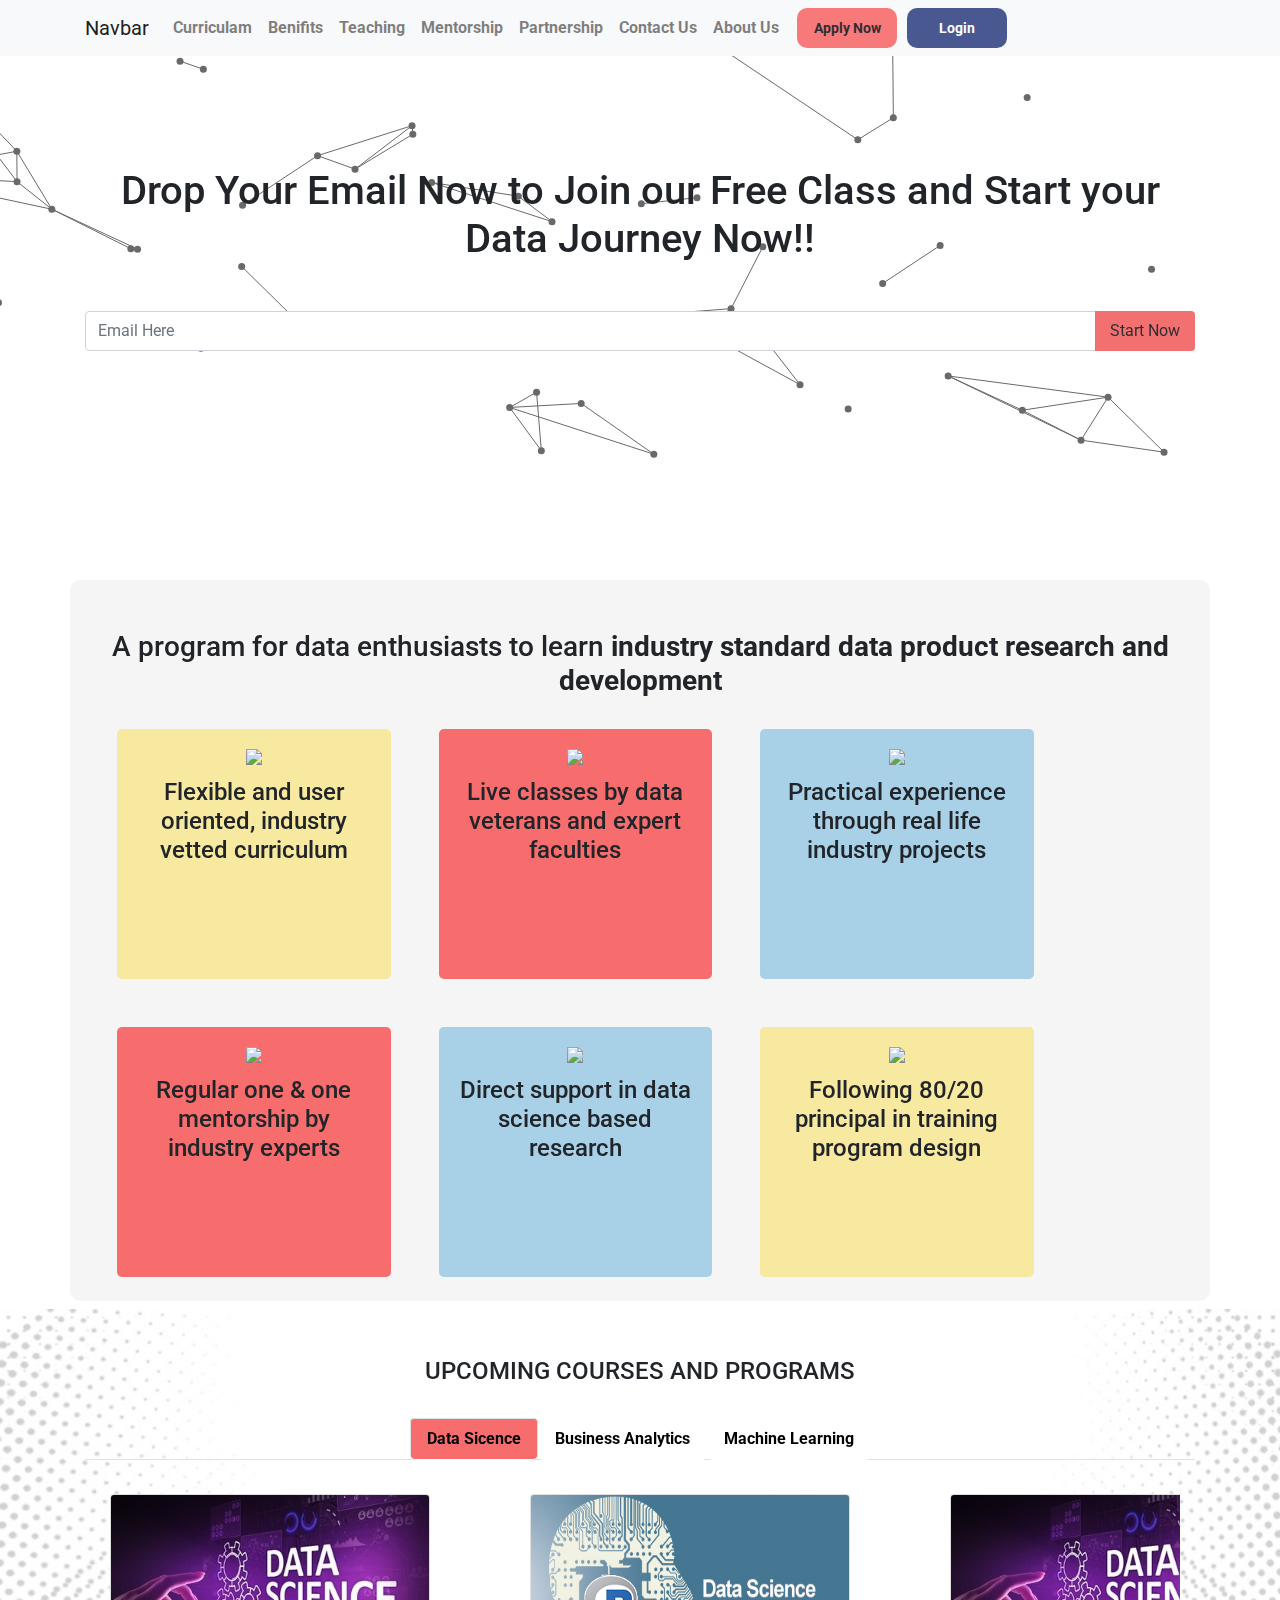
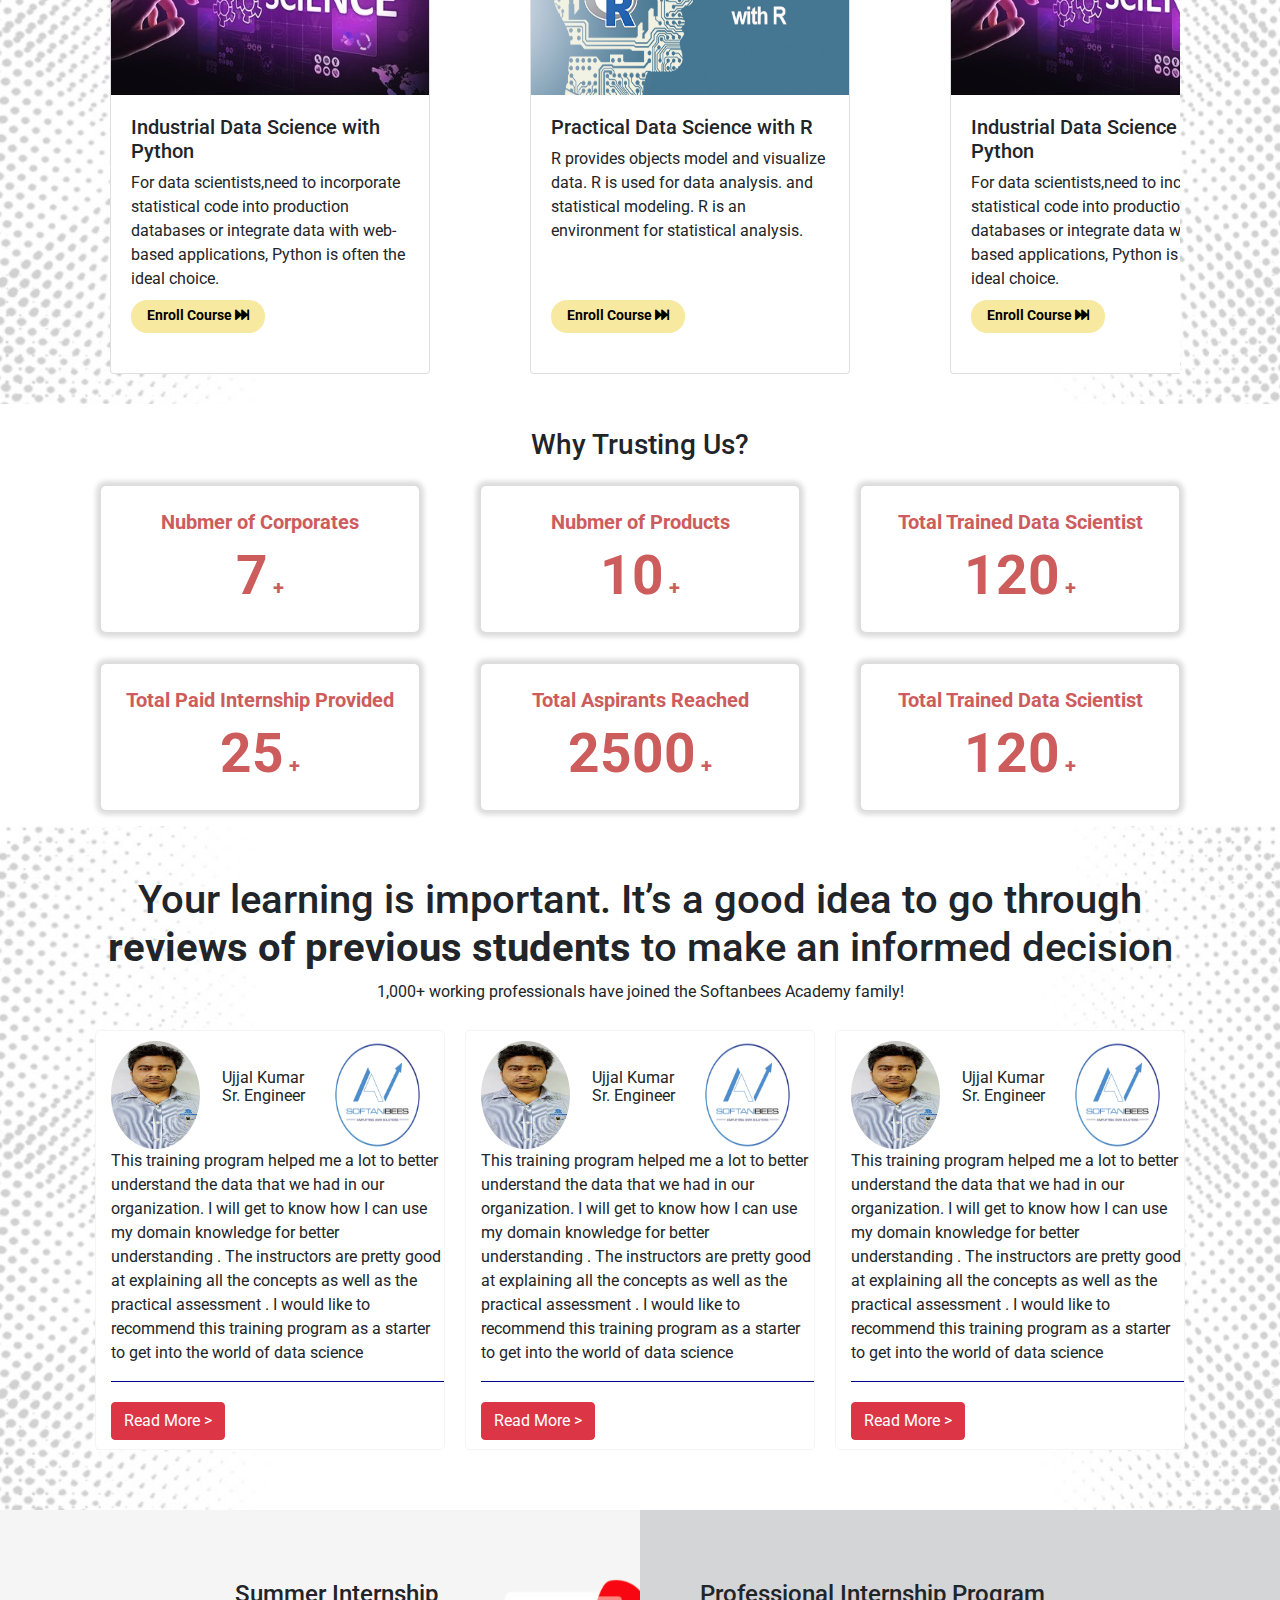
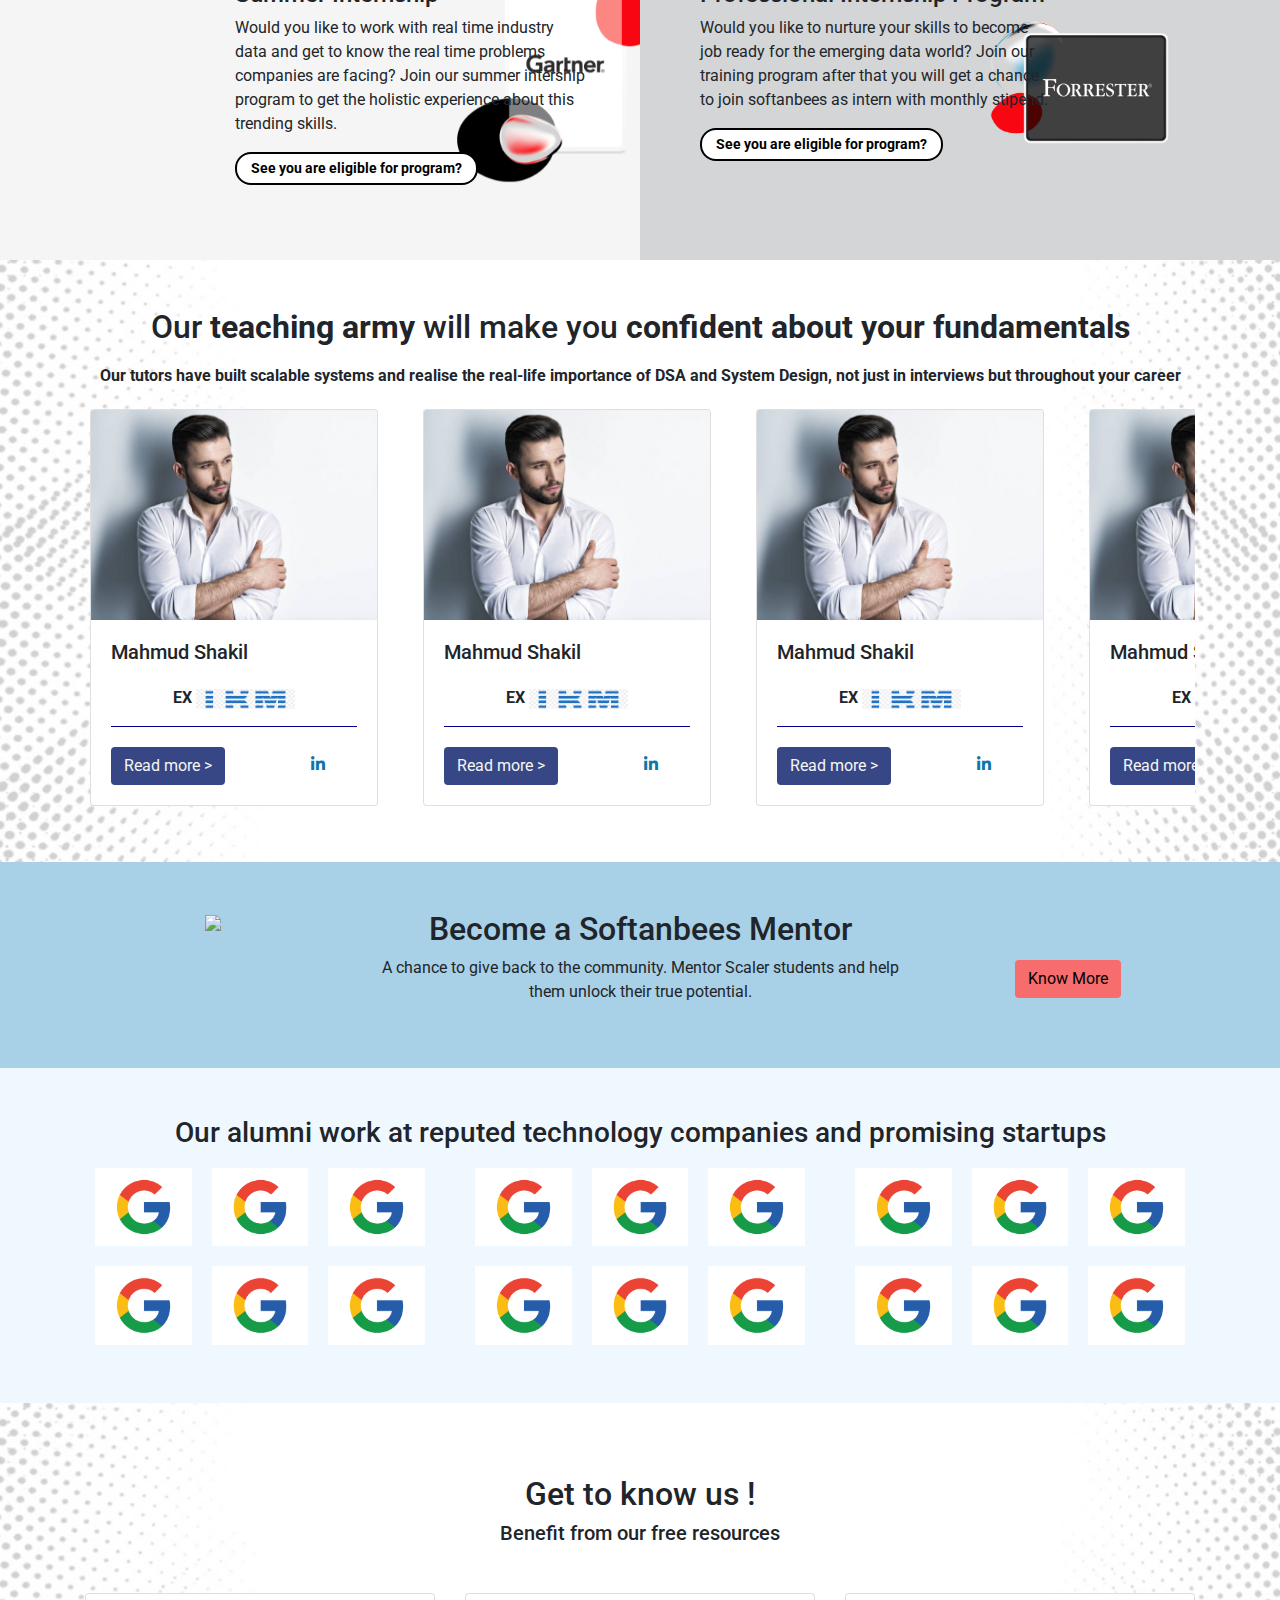
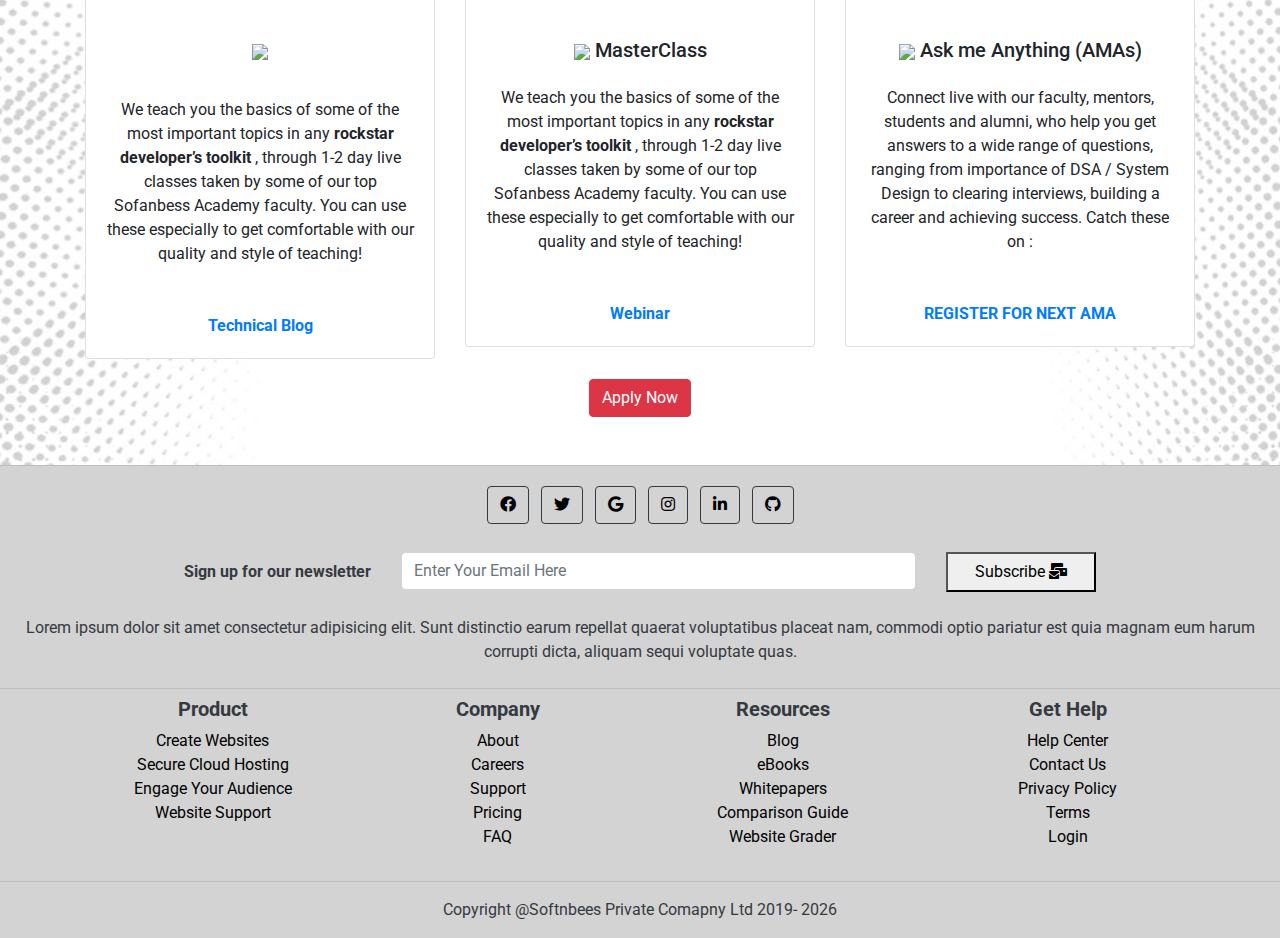
==== commit f1d7e2d0: "button updated" ====
--- a/index.html
+++ b/index.html
@@ -181,7 +181,7 @@
                     <div class="input-group mt-5">
                         <input type="text" class="form-control" placeholder="Email Here" aria-label="Recipient's username" aria-describedby="basic-addon2">
                         <div class="input-group-append">
-                          <button class="btn btn-journey " type="button">Button</button>
+                          <button class="btn btn-journey " type="button">Start Now</button>
                         </div>
                     </div>
                 </div>
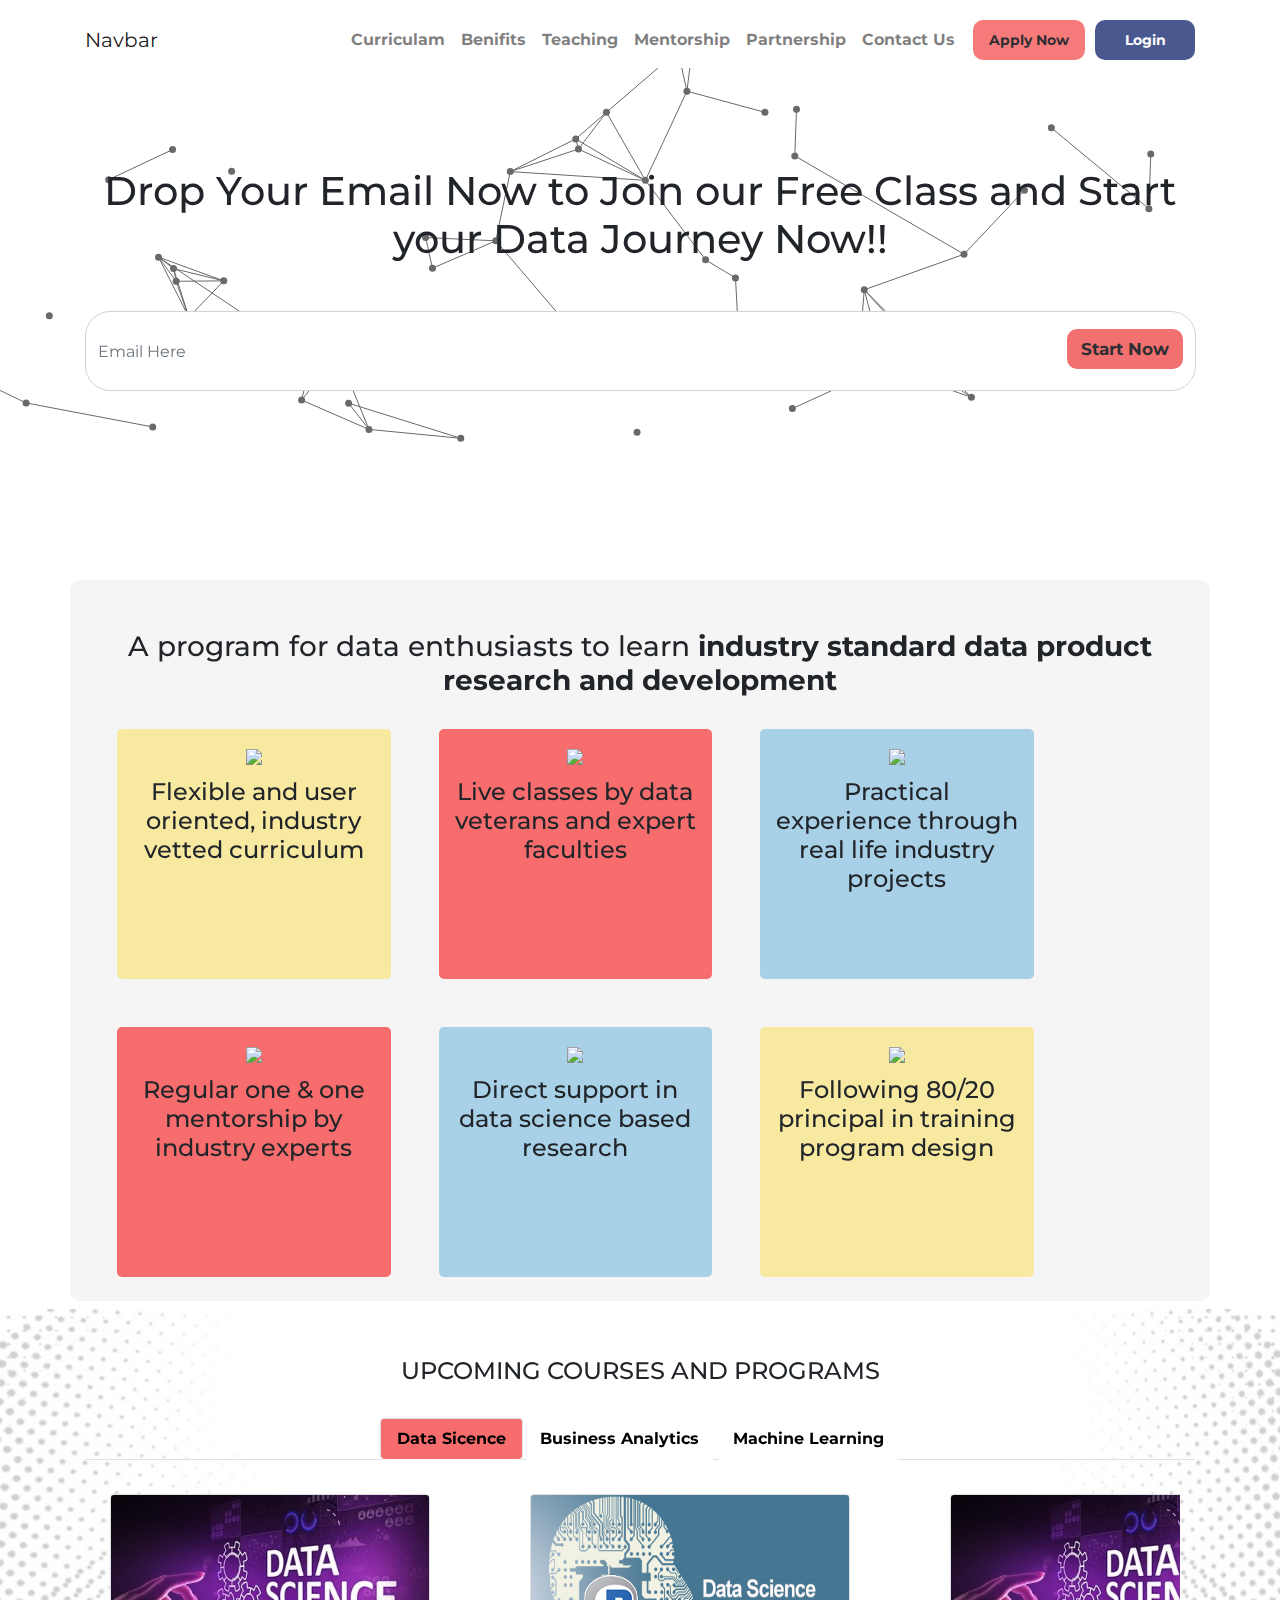
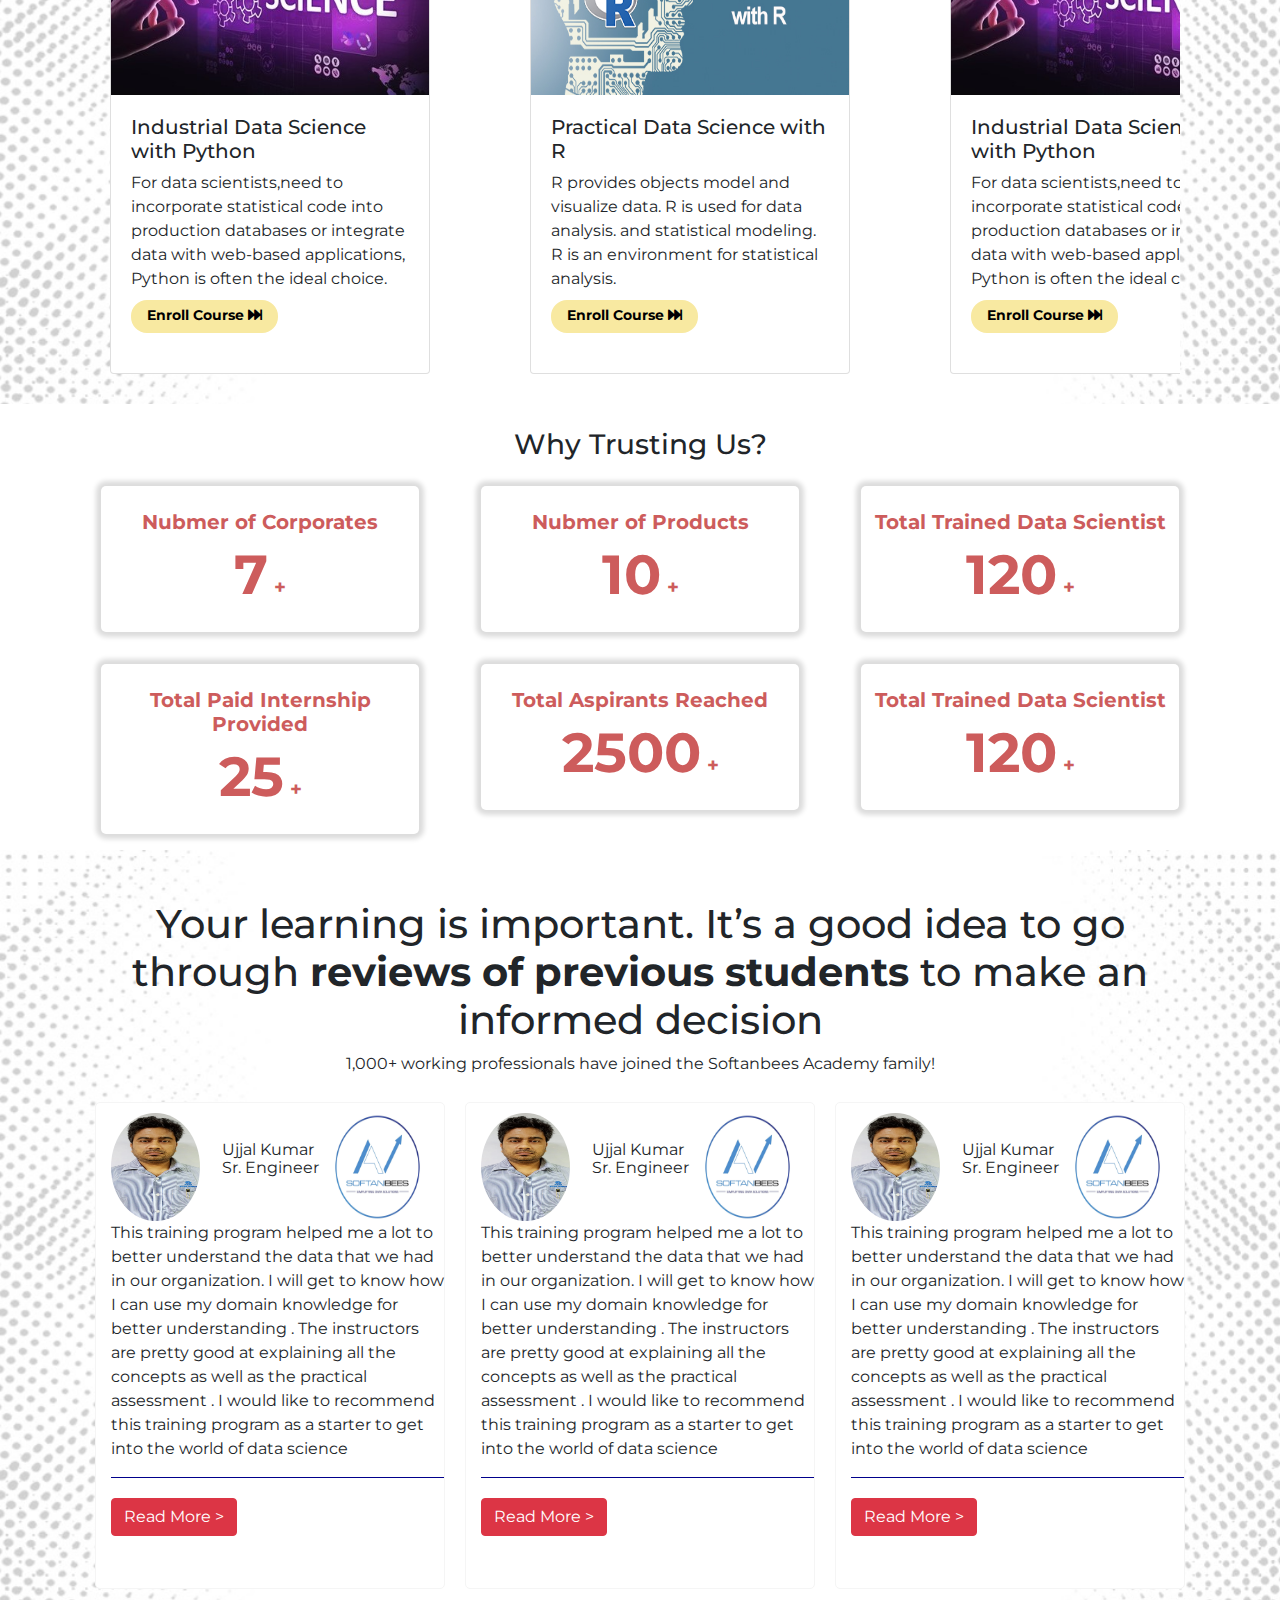
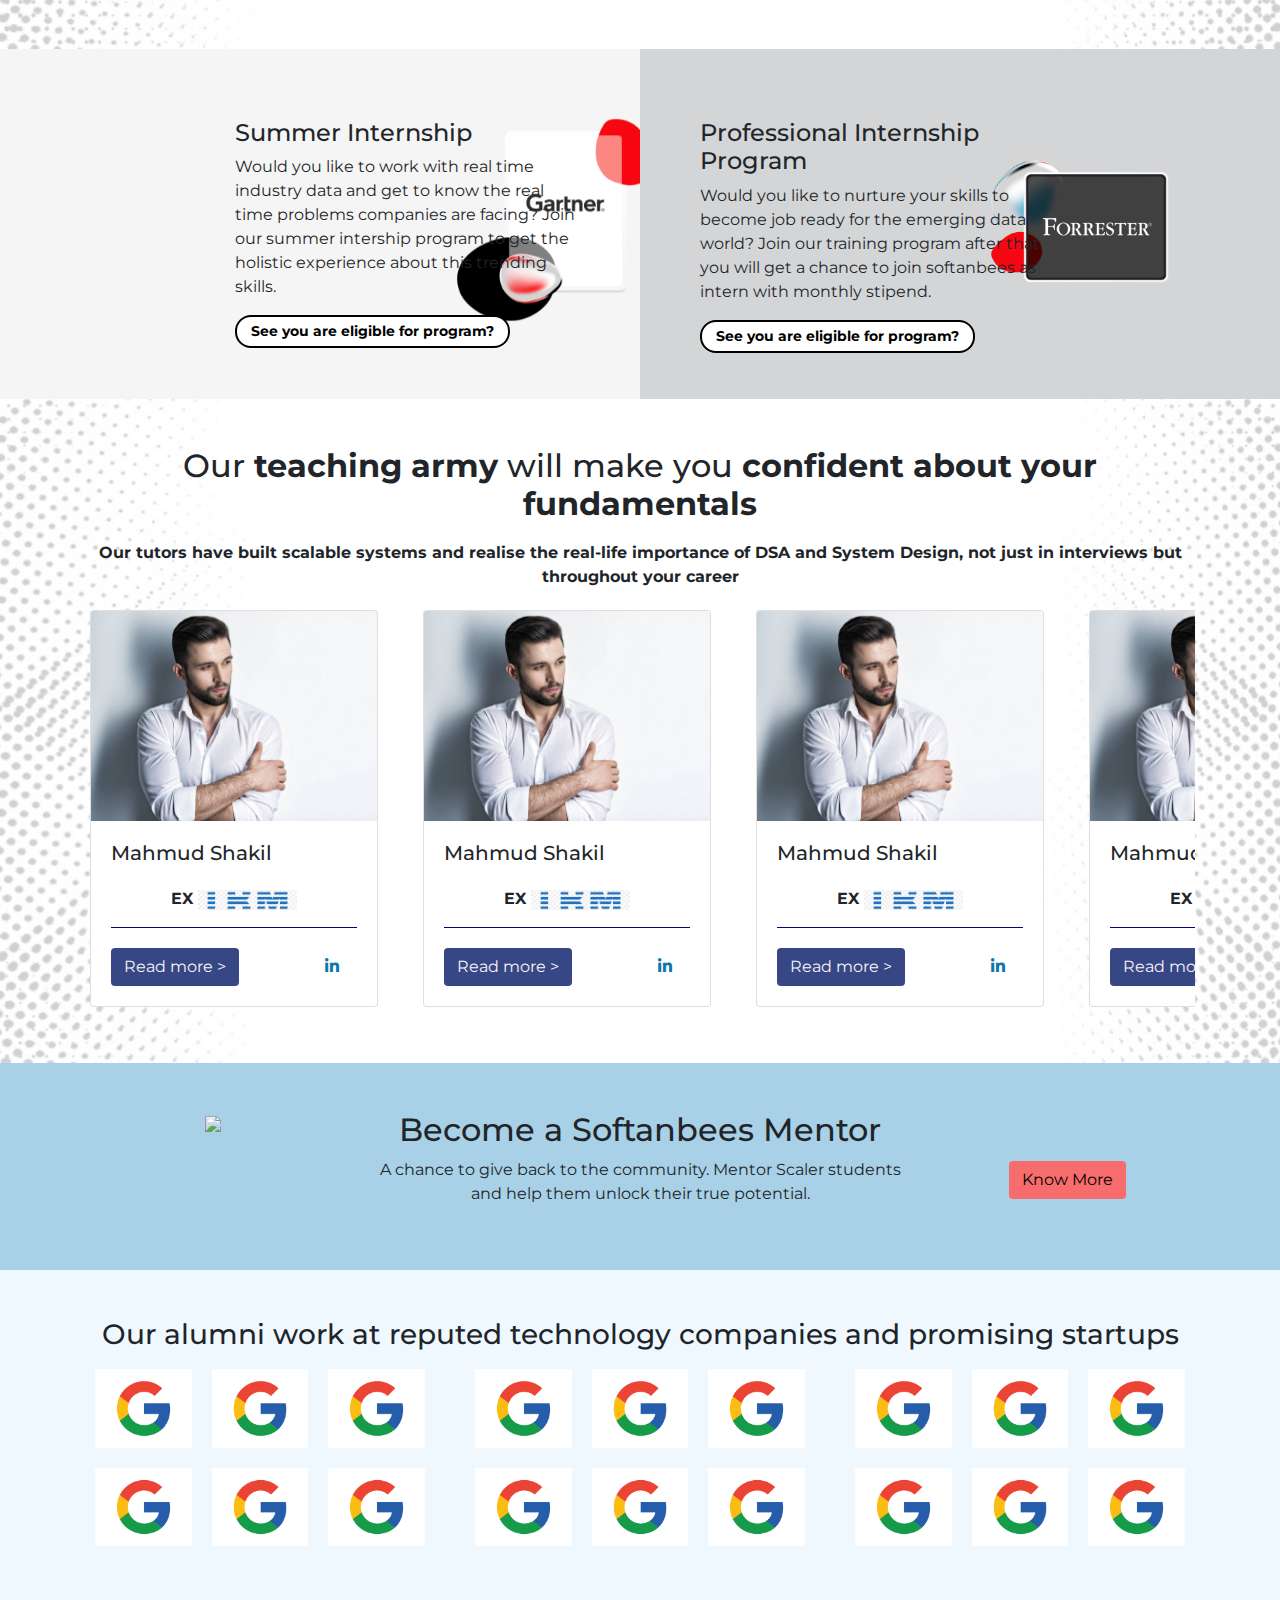
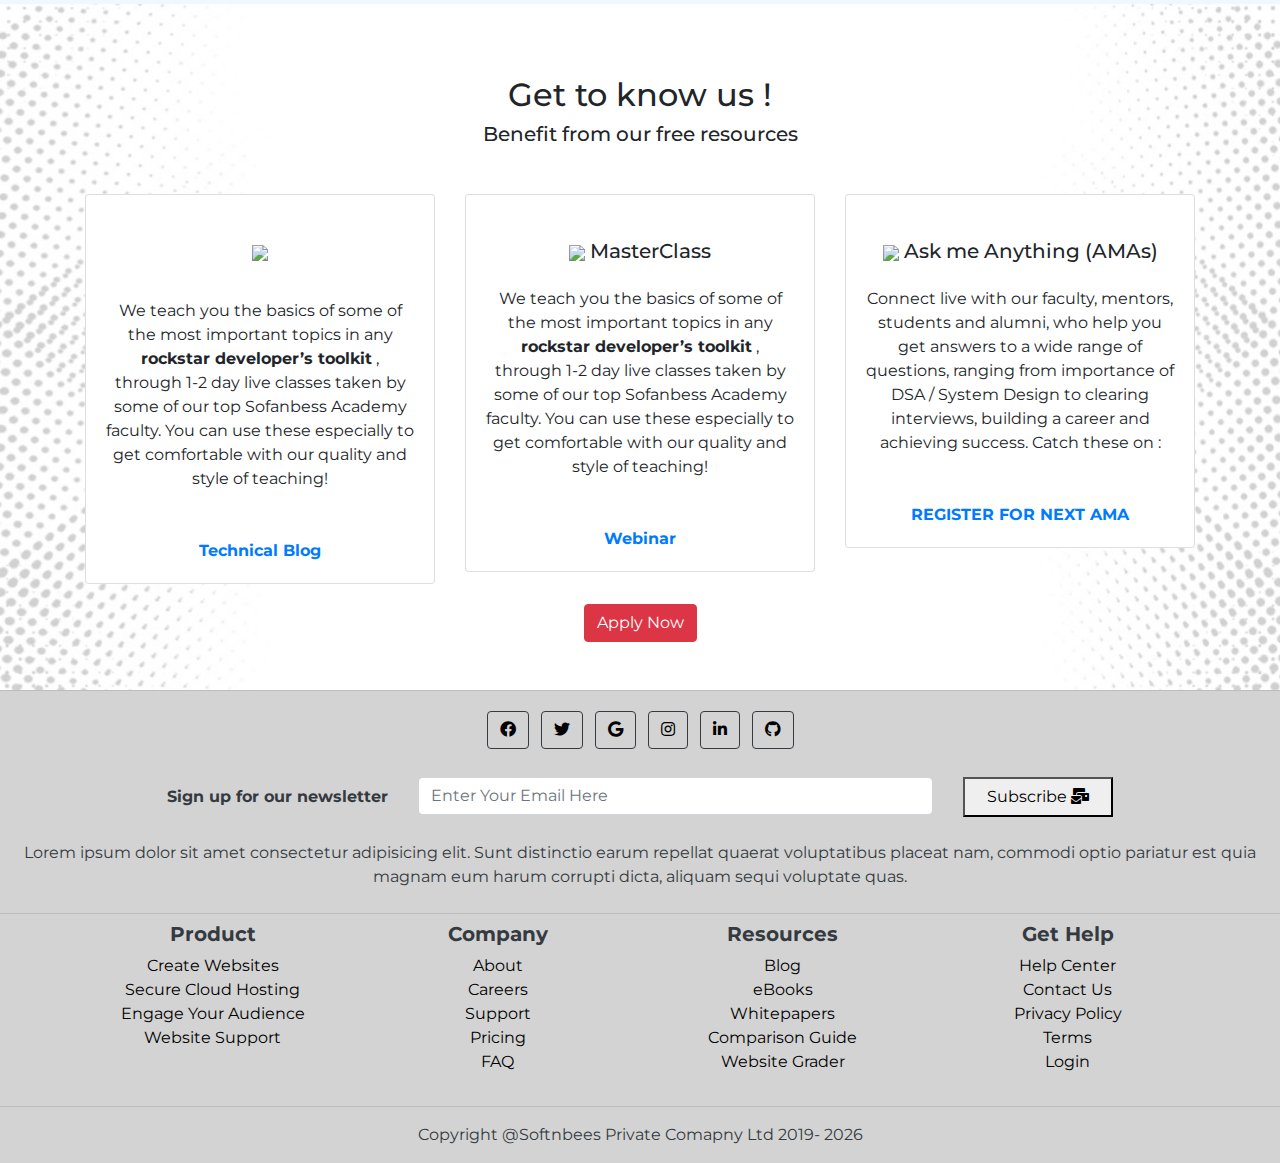
==== commit ef3fbe13: "font added new and modified" ====
--- a/index.html
+++ b/index.html
@@ -10,7 +10,10 @@
     <link rel="preconnect" href="https://fonts.gstatic.com">
     <meta name="description" content="" />
     <meta name="viewport" content="width=device-width, initial-scale=1" />
-    <link href="https://fonts.googleapis.com/css2?family=Roboto:ital,wght@1,100&display=swap" rel="stylesheet" />
+    <!-- <link href="https://fonts.googleapis.com/css2?family=Roboto:ital,wght@1,100&display=swap" rel="stylesheet" /> -->
+    <link rel="preconnect" href="https://fonts.gstatic.com">
+    <link href="https://fonts.googleapis.com/css2?family=Montserrat:wght@300&display=swap" rel="stylesheet">
+    
     <link rel="stylesheet" href="main.css" />
     <link rel="stylesheet" href="style.css" />
     <link rel="stylesheet" href="asset/css/particle.css" />
@@ -25,13 +28,13 @@
 <body>
     <!-- nabvar starts -->
 
-    <nav class=" fixed-top navbar navbar-expand-lg navbar-light bg-light">
+    <nav class="main_nav_content fixed-top navbar navbar-expand-lg navbar-light bg-white">
         <div class="container">
             <a class="navbar-brand" href="#">Navbar</a>
             <button class="navbar-toggler" type="button" data-bs-toggle="collapse" data-bs-target="#navbarSupportedContent" aria-controls="navbarSupportedContent" aria-expanded="false" aria-label="Toggle navigation">
           <span class="navbar-toggler-icon"></span>
         </button>
-            <div class="collapse navbar-collapse" id="navbarSupportedContent">
+            <div class="collapse navbar-collapse  justify-content-end" id="navbarSupportedContent">
                 <ul id="navbar" class="navbar-nav me-auto mb-2 mb-lg-0">
                     <li class="nav-item">
                         <a class="nav-link" aria-current="page" href="#courses">Curriculam</a>
@@ -51,9 +54,9 @@
                     <li class="nav-item">
                         <a class="nav-link" href="#contact">Contact Us</a>
                     </li>
-                    <li class="nav-item">
+                    <!-- <li class="nav-item">
                         <a class="nav-link" href="#footer">About Us</a>
-                    </li>
+                    </li> -->
                     <!-- <li class="nav-item">
                         <a class="nav-link" href="#">FAQs</a>
                     </li> -->
@@ -179,7 +182,7 @@
                 <div class="container">
                     <h1>Drop Your Email Now to Join our Free Class and Start your Data Journey Now!!</h1>
                     <div class="input-group mt-5">
-                        <input type="text" class="form-control" placeholder="Email Here" aria-label="Recipient's username" aria-describedby="basic-addon2">
+                        <input type="text" class="form-control input-btn-main" placeholder="Email Here" aria-label="Recipient's username" aria-describedby="basic-addon2">
                         <div class="input-group-append">
                           <button class="btn btn-journey " type="button">Start Now</button>
                         </div>
--- a/main.css
+++ b/main.css
@@ -4,6 +4,16 @@
   font-weight: 700;
   color: #17171d;
 }
+
+.main_nav_content{
+  padding-top: 20px !important;
+}
+
+
+
+
+
+
 
 .button_style_navbar {
   text-decoration: none;
@@ -349,8 +359,8 @@
 }
 
 .items .item {
-  min-width: 346px;
-  height: 420px;
+  min-width: 313px;
+  height: 487px;
   background: white;
   margin: 10px;
   border-radius: 5px;
@@ -660,6 +670,8 @@
 /* partnership ends */
 
 @media only screen and (max-width: 770px) {
+
+  
   .banner_transparent {
     margin-top: 0rem;
     background: whitesmoke;
--- a/style.css
+++ b/style.css
@@ -1,6 +1,7 @@
 * {
   box-sizing: border-box;
  /* font-family: 'Roboto', sans-serif;*/
+  font-family: 'Montserrat', sans-serif;
   
 }
 html,
@@ -8,6 +9,7 @@
   max-width: 100%;
   margin: 0%;
   /*font-family: 'Roboto', sans-serif;*/
+  font-family: 'Montserrat', sans-serif;
   overflow-x: hidden;
 }
 
--- a/asset/css/particle.css
+++ b/asset/css/particle.css
@@ -6,6 +6,12 @@
     margin-top: -333px !important;
     text-align: center;
 }
+
+.input-btn-main{
+  border-radius: 25px !important;
+  height: 80px !important;
+}
+
 
 
 
@@ -17,24 +23,26 @@
   }
 
 .btn-journey {
+    position: absolute !important;
+    z-index: 10 !important;
+    margin-left: -8rem;
+    margin-top: 18px;
     text-decoration: none;
     text-align: center;
     color: #17171d;
     background-color: #f16161;
-    border-radius: 10px;
-    border: 5px solid #f16161;
-    border-width: 2px;
-    border-style: solid;
-    text-decoration: none;
+    border-radius: 10px !important;
+    border: 5px solid #f16161 !important;
+    border-width: 2px !important;
+    border-style: solid !important;
     height: 40px;
     padding: 4px 14px;
     min-height: 30px;
     min-width: 100px;
-    /* top right bottom left */
     padding-bottom: 4.5px;
     padding-top: 5.5px;
-    font-size: 14px;
-    font-weight: 700;
+    font-size: 17px !important;
+    font-weight: 700 !important;
     opacity: 0.9;
   }
   
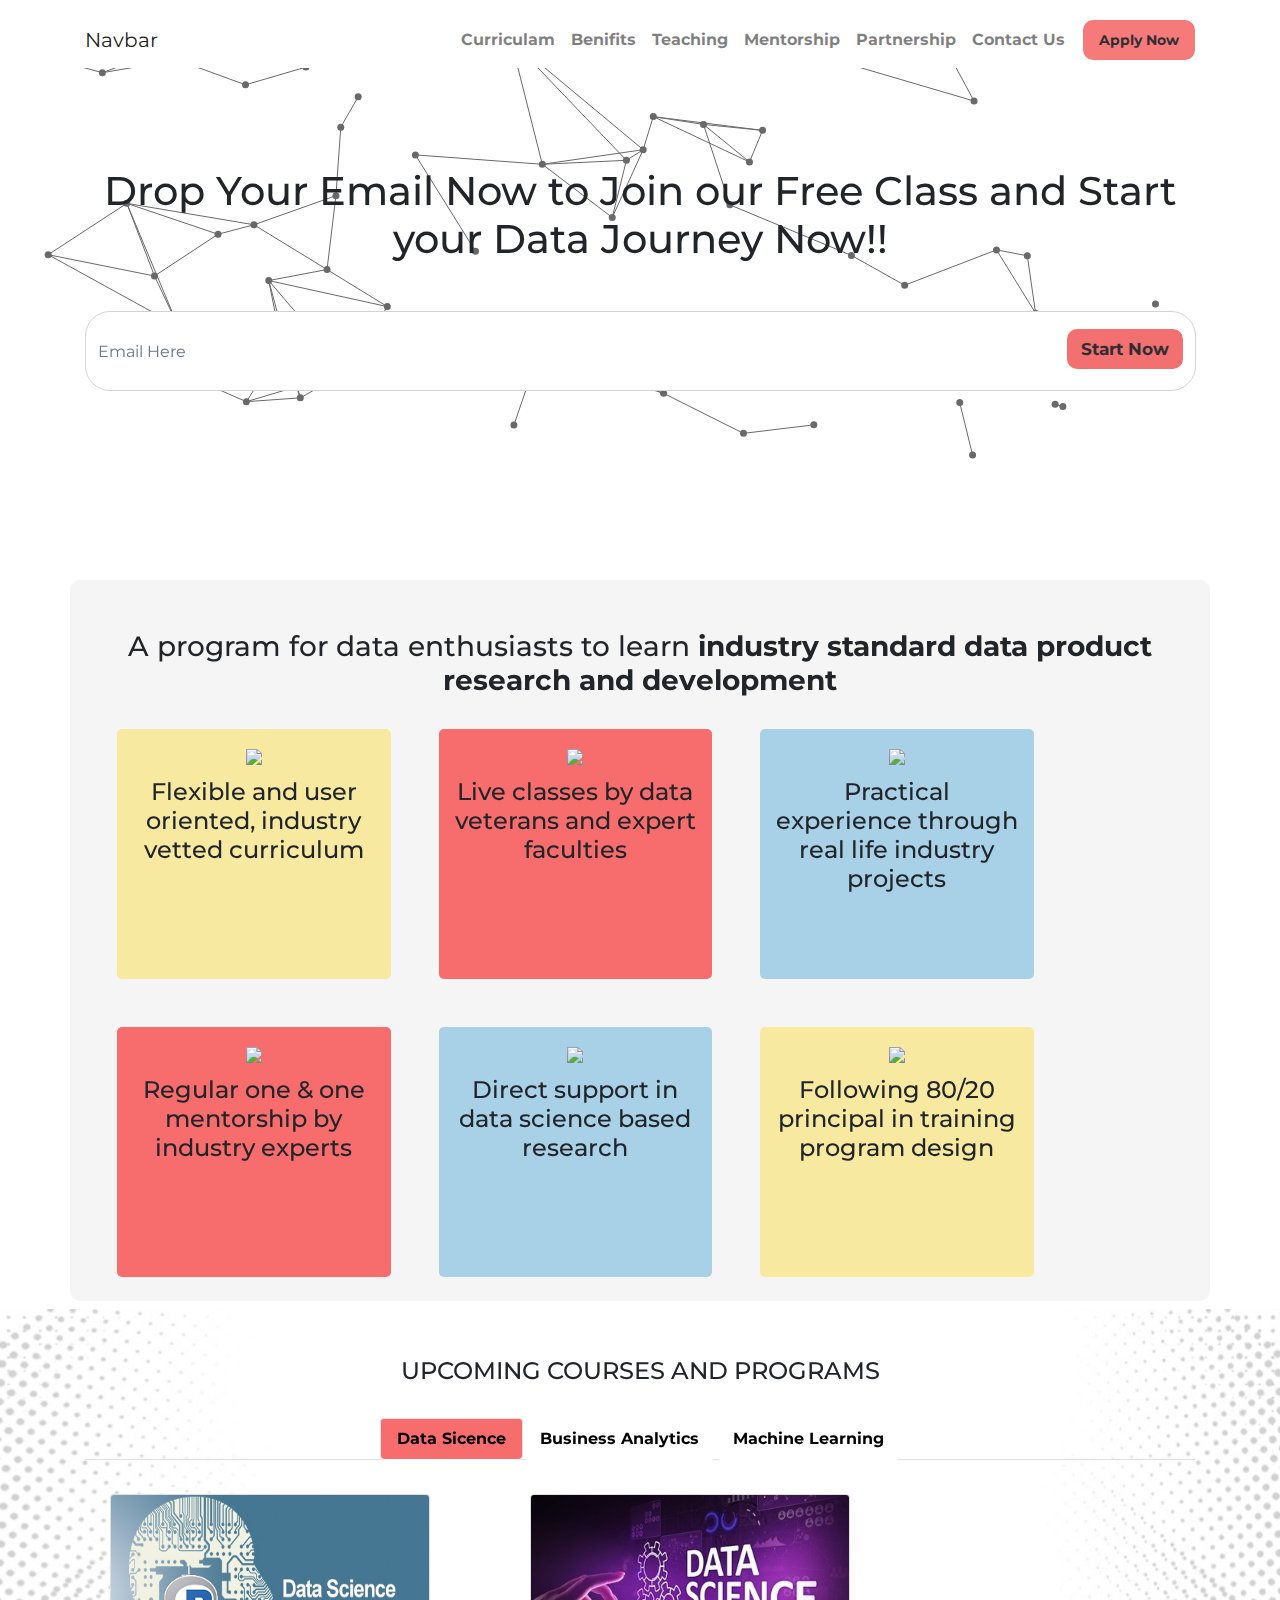
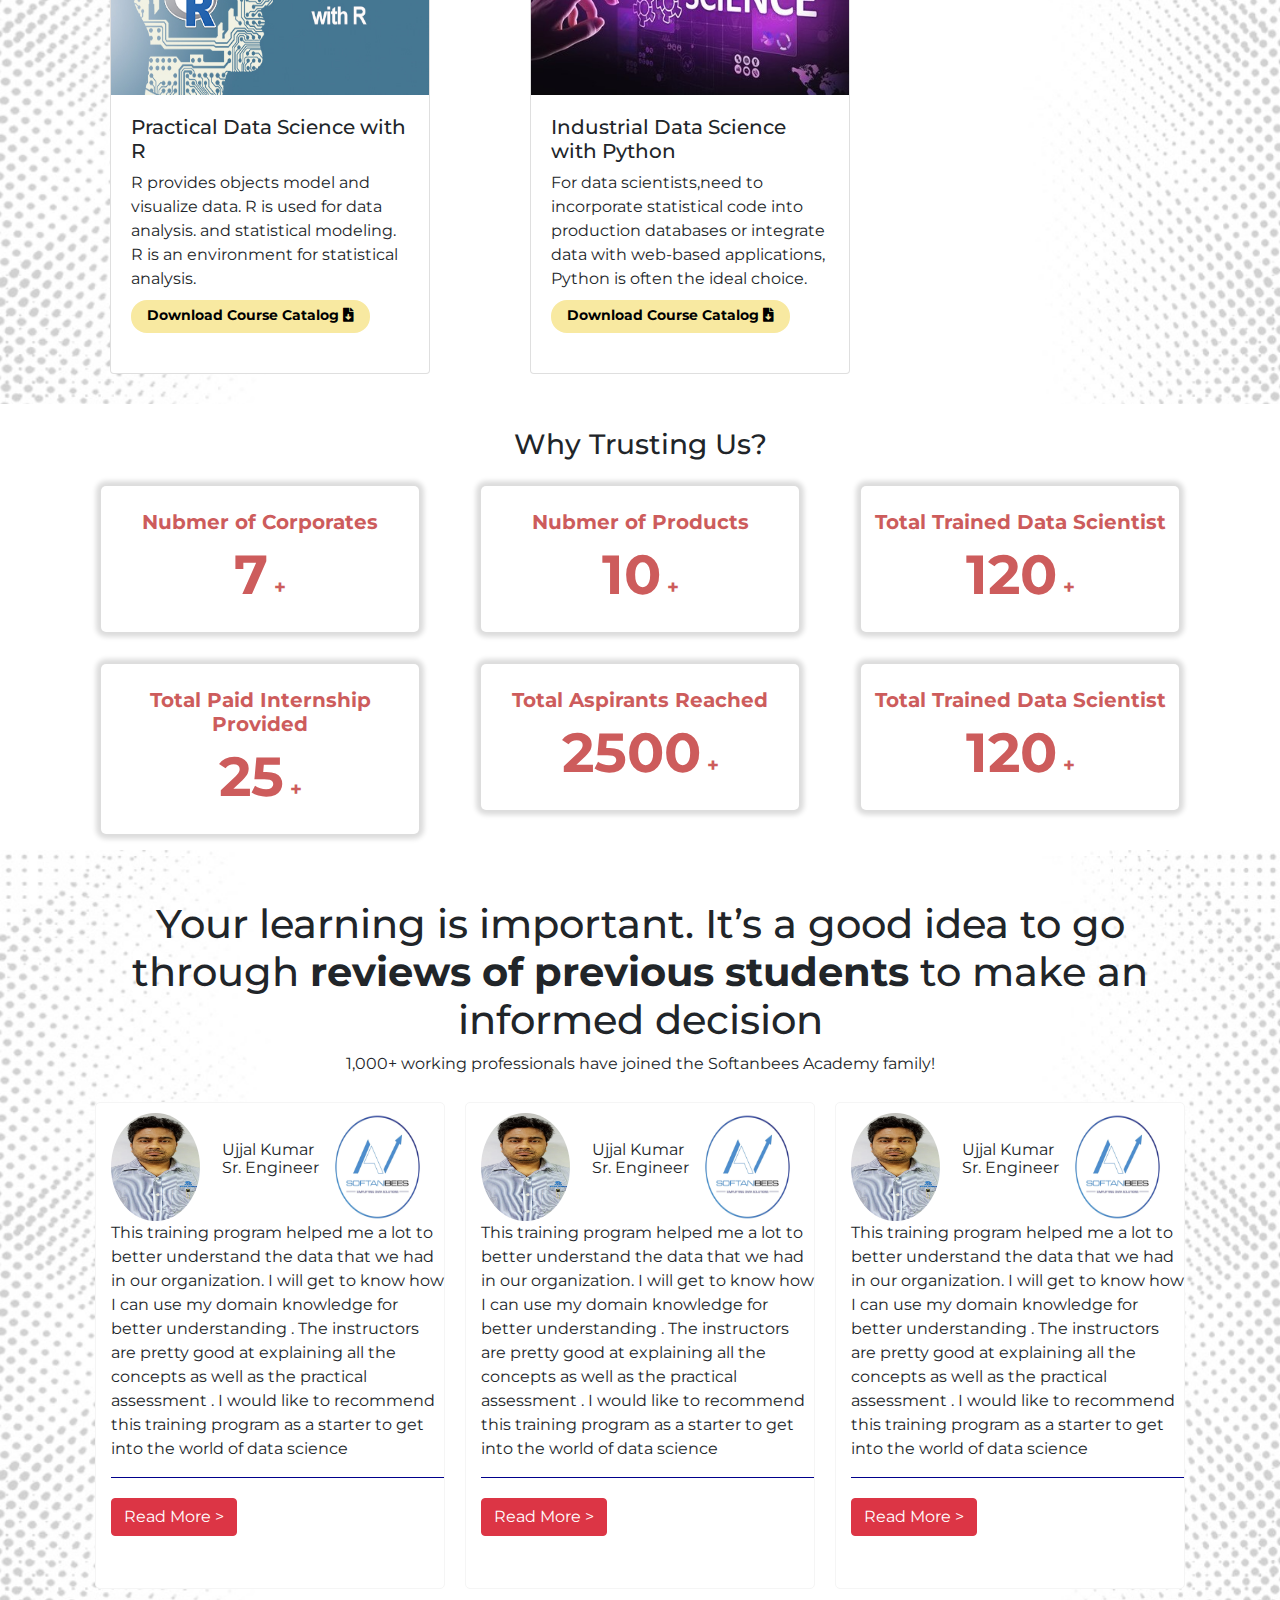
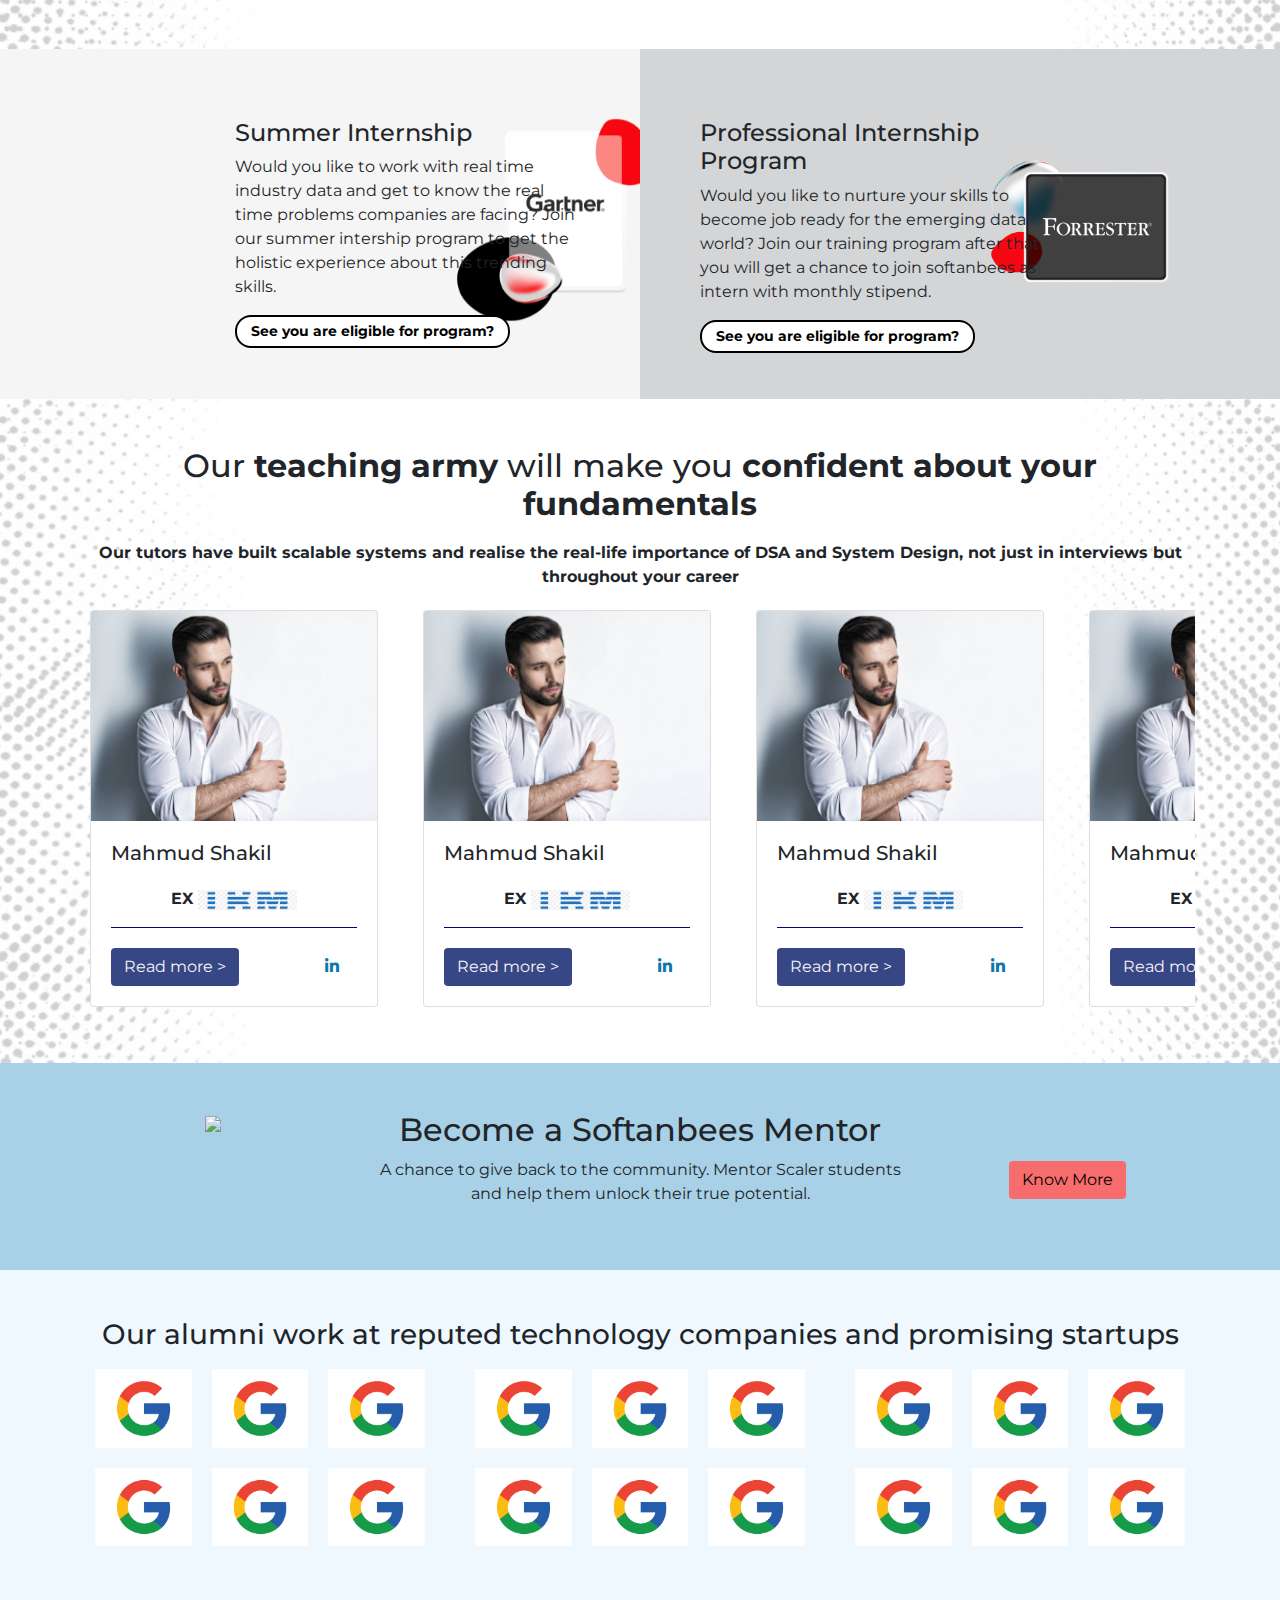
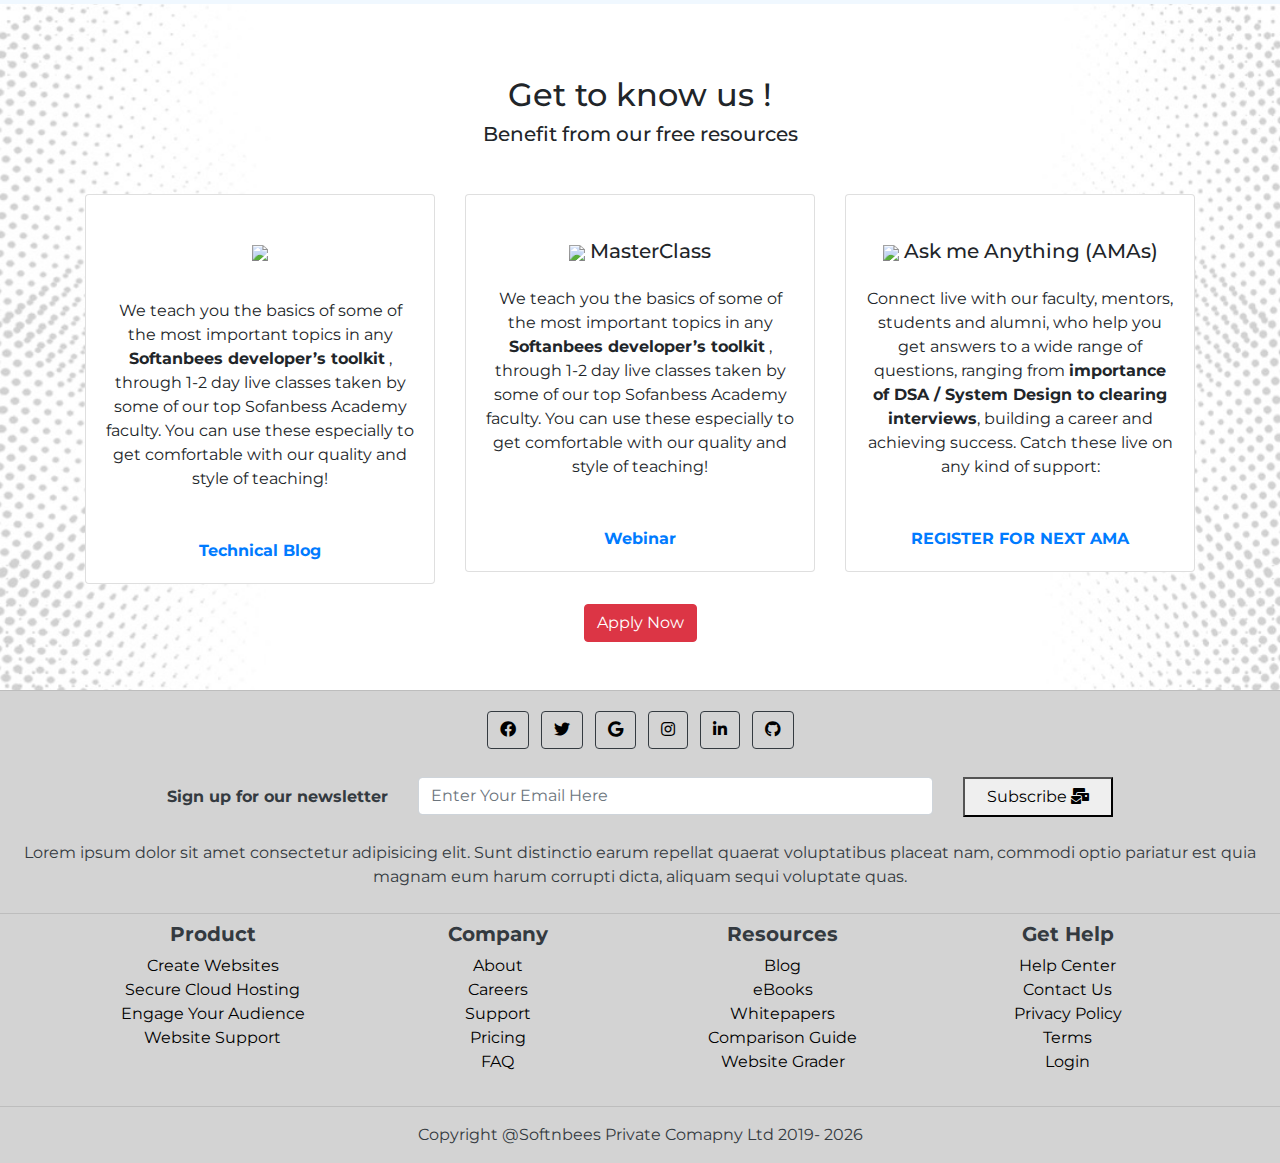
==== commit b3a7297e: "updated few things" ====
--- a/index.html
+++ b/index.html
@@ -63,9 +63,9 @@
                 </ul>
                 <div class="d-flex">
                     <button data-target="#exampleModal" data-toggle="modal" class="button_style_navbar " type="button ">Apply Now</button>
-                    <button data-target="#exampleModal1" data-toggle="modal" class="button_style_navbar_login " type="submit ">
+                    <!-- <button data-target="#exampleModal1" data-toggle="modal" class="button_style_navbar_login " type="submit ">
               Login
-            </button>
+            </button> -->
                 </div>
             </div>
         </div>
@@ -114,18 +114,18 @@
             <div class="modal-content pt-5">
                 <div class="modal-body pt-1">
                     <div class="text-center pb-4">
-                        <h3> Ready to work smart and become a rockstar developer?</h3>
-                        <p>Log in using</p>
+                        <h3>Apply Now to Unleash Your Data Career</h3>
+                        <!-- <p>Log in using</p>
                         <div class="d-flex justify-content-around">
                             <a href=""><i  class="fab fa-facebook fa-3x"></i></a>
                             <a style="color: #4c68d7;" href=""><i class="fab fa-linkedin fa-3x"></i></a>
                             <a style="color: #4078c0;" href=""><i  class="fab fa-github fa-3x"></i></a>
                             <a href=""><i  class="fab fa-google fa-3x"></i></a>
-                        </div>
+                        </div> -->
                         <div class="d-flex justify-content-around pt-4 pb-4">
-                            <hr style="width:50%" , size="3" , color=black>
+                            <!-- <hr style="width:50%" , size="3" , color=black>
                             <p> OR </p>
-                            <hr style="width:50%" , size="3" , color=black>
+                            <hr style="width:50%" , size="3" , color=black> -->
                         </div>
                         <div>
                             <form>
@@ -137,12 +137,12 @@
                                     <label class="d-flex justify-content-start" for="exampleInputEmail1">Email<b style="color: red;">*</b> </label>
                                     <input type="email" class="form-control" id="exampleInputEmail1" aria-describedby="emailHelp" placeholder="Enter email">
                                 </div>
-                                <div class="form-group">
+                                <!-- <div class="form-group">
                                     <label class="d-flex justify-content-start" for="exampleInputPassword1">Phone<b style="color: red;">*</b> </label>
                                     <p class="d-flex justify-content-start"><small>OTP will be sent to this number for verification</small></p>
                                     <input type="number" class="form-control" id="exampleInputPassword1" placeholder="Enter Phone Number">
-                                </div>
-                                <div class="form-group">
+                                </div> -->
+                                <!-- <div class="form-group">
                                     <label class="d-flex justify-content-start" for="exampleInputPassword1">Profession<b style="color: red;">*</b> </label>
                                     <div class="form-check form-check-inline">
                                         <input class="form-check-input" type="checkbox" id="inlineCheckbox1" value="option1">
@@ -152,15 +152,22 @@
                                         <input class="form-check-input" type="checkbox" id="inlineCheckbox2" value="option2">
                                         <label class="form-check-label" for="inlineCheckbox2">Working Profesion</label>
                                     </div>
+                                </div> -->
+                                <div class="form-group">
+                                    <h6>Your Profession </h6>
+                                    <div id="profession">
+                                        <label class="blue"><input id="check1" type="radio" name="toggle" value="student"><span>College Student</span></label>
+                                        <label class="green"><input id="check1" type="radio" name="toggle" value="working"><span>Working Profession</span></label>
+                                    </div>
                                 </div>
-                                <button style="width: 100%; background-color: #f76C6C !important; border-color: #f76C6C !important;" type="submit" class="btn btn-primary">Sign Up</button>
+                                <button style="width: 100%; background-color: #f76C6C !important; border-color: #f76C6C !important;" type="submit" class="btn btn-primary">Apply Now</button>
                             </form>
-                            <small>By creating an account I have read and agree to Softanbees <a href="">Terms</a> and <a href="">Privacy Policy</a></small>
+                            <!-- <small>By creating an account I have read and agree to Softanbees <a href="">Terms</a> and <a href="">Privacy Policy</a></small>
                             <div class="pt-3">
                                 <p>Already a member?
                                     <a id="login-btn-click" data-target="#exampleModal1" data-toggle="modal" href="">LOG IN</a>
                                 </p>
-                            </div>
+                            </div> -->
                         </div>
                     </div>
                     <div class="modal-footer">
@@ -265,108 +272,41 @@
           <div id="home" class="tab_main_content container tab-pane active">
             <br />
             <div class="items-course">
-              <div class="item-course">
-                <div class="card" style="width: 20rem; height: 30rem;">
-                  <img style="height: 200px !important;"
-                    class="card-img-top"
-                    src="asset/data science-1.jpg"
-                    alt="Card image cap"
-                  />
-                    <div class="card-body recomonded-card">
-                            <h5>Industrial Data Science with Python</h5>
+             
+                <div class="item-course">
+                    <div class="card" style="width: 20rem; height: 30rem;">
+                        <img style="height: 200px !important;" class="card-img-top" src="asset/data-science-with-r.jpg" alt="Card image cap" />
+                        <div class="card-body recomonded-card">
+                            <h5>Practical Data Science with R</h5>
                             <p class="card-text">
-                                For data scientists,need to incorporate statistical code into production databases or integrate data with web-based applications,
-                                Python is often the ideal choice. 
+                                R provides objects model and visualize data. 
+                                R is used for data analysis. and statistical modeling. 
+                                R is an environment for statistical analysis.
                             </p>
-                            <a href="#"
-                            >Enroll Course <i class="fas fa-fast-forward"></i
-                            ></a>
-                    </div>
-                </div>
-            </div>
-            <div class="item-course">
-                <div class="card" style="width: 20rem; height: 30rem;">
-                    <img style="height: 200px !important;" class="card-img-top" src="asset/data-science-with-r.jpg" alt="Card image cap" />
-                    <div class="card-body recomonded-card">
-                        <h5>Practical Data Science with R</h5>
-                        <p class="card-text">
-                            R provides objects model and visualize data. 
-                            R is used for data analysis. and statistical modeling. 
-                            R is an environment for statistical analysis.
-                        </p>
-                        <a href="#">Enroll Course <i class="fas fa-fast-forward"></i
-                        ></a>
-                    </div>
-                </div>
-            </div>
-            <div class="item-course">
-                <div class="card" style="width: 20rem; height: 30rem;">
-                  <img style="height: 200px !important;"
-                    class="card-img-top"
-                    src="asset/data science-1.jpg"
-                    alt="Card image cap"
-                  />
-                    <div class="card-body recomonded-card">
-                            <h5>Industrial Data Science with Python</h5>
-                            <p class="card-text">
-                                For data scientists,need to incorporate statistical code into production databases or integrate data with web-based applications,
-                                Python is often the ideal choice. 
-                            </p>
-                            <a href="#"
-                            >Enroll Course <i class="fas fa-fast-forward"></i
-                            ></a>
-                    </div>
-                </div>
-            </div>
-            <div class="item-course">
-                <div class="card" style="width: 20rem; height: 30rem;">
-                    <img style="height: 200px !important;" class="card-img-top" src="asset/data-science-with-r.jpg" alt="Card image cap" />
-                    <div class="card-body recomonded-card">
-                        <h5>Practical Data Science with R</h5>
-                        <p class="card-text">
-                            R provides objects model and visualize data. 
-                            R is used for data analysis. and statistical modeling. 
-                            R is an environment for statistical analysis.
-                        </p>
-                        <a href="#">Enroll Course <i class="fas fa-fast-forward"></i
-                        ></a>
-                    </div>
-                </div>
-            </div>
-            <div class="item-course">
-                <div class="card" style="width: 20rem; height: 30rem;">
-                  <img style="height: 200px !important;"
-                    class="card-img-top"
-                    src="asset/data science-1.jpg"
-                    alt="Card image cap"
-                  />
-                    <div class="card-body recomonded-card">
-                            <h5>Industrial Data Science with Python</h5>
-                            <p class="card-text">
-                                For data scientists,need to incorporate statistical code into production databases or integrate data with web-based applications,
-                                Python is often the ideal choice. 
-                            </p>
-                            <a href="#"
-                            >Enroll Course <i class="fas fa-fast-forward"></i
-                            ></a>
-                    </div>
-                </div>
-            </div>
-            <div class="item-course">
-                <div class="card" style="width: 20rem; height: 30rem;">
-                    <img style="height: 200px !important;" class="card-img-top" src="asset/data-science-with-r.jpg" alt="Card image cap" />
-                    <div class="card-body recomonded-card">
-                        <h5>Practical Data Science with R</h5>
-                        <p class="card-text">
-                            R provides objects model and visualize data. 
-                            R is used for data analysis. and statistical modeling. 
-                            R is an environment for statistical analysis.
-                        </p>
-                        <a href="#">Enroll Course <i class="fas fa-fast-forward"></i
-                        ></a>
-                    </div>
-                </div>
-            </div>
+                            <a href="" data-target="#exampleModal" data-toggle="modal"
+                                >Download Course Catalog <i  class="fas fa-file-download"></i></a>
+                        </div>
+                    </div>
+                </div>
+                <div class="item-course">
+                    <div class="card" style="width: 20rem; height: 30rem;">
+                    <img style="height: 200px !important;"
+                        class="card-img-top"
+                        src="asset/data science-1.jpg"
+                        alt="Card image cap"
+                    />
+                        <div class="card-body recomonded-card">
+                                <h5>Industrial Data Science with Python</h5>
+                                <p class="card-text">
+                                    For data scientists,need to incorporate statistical code into production databases or integrate data with web-based applications,
+                                    Python is often the ideal choice. 
+                                </p>
+                                <a href="" data-target="#exampleModal" data-toggle="modal"
+                                >Download Course Catalog <i  class="fas fa-file-download"></i></a>
+                        </div>
+                    </div>
+                </div>
+            
         </div>
         </div>
         <div id="menu1" class=" tab_main_content container tab-pane fade">
@@ -381,95 +321,12 @@
                                 Data Analysis become one of the most high-in-demand jobs around the world. As a result,
                                 Data Analyst salary in India is significantly higher than other software related professionals
                             </p>
-                            <a href="#">Enroll Course <i class="fas fa-fast-forward"></i
-                    ></a>
-                        </div>
-                    </div>
-                </div>
-                <div class="item-course">
-                    <div class="card" style="width: 20rem; height: 30rem;">
-                        <img style="height: 200px !important;" class="card-img-top" src="asset/data-analyst.png" alt="Card image cap" />
-                        <div class="card-body recomonded-card">
-                            <h5> Data Analyst</h5>
-                            <p class="card-text">
-                                Data Analysis become one of the most high-in-demand jobs around the world. As a result,
-                                Data Analyst salary in India is significantly higher than other software related professionals
-                            </p>
-                            <a href="#">Enroll Course <i class="fas fa-fast-forward"></i
-                    ></a>
-                        </div>
-                    </div>
-                </div>
-                <div class="item-course">
-                    <div class="card" style="width: 20rem; height: 30rem;">
-                        <img style="height: 200px !important;" class="card-img-top" src="asset/data-analyst.png" alt="Card image cap" />
-                        <div class="card-body recomonded-card">
-                            <h5> Data Analyst</h5>
-                            <p class="card-text">
-                                Data Analysis become one of the most high-in-demand jobs around the world. As a result,
-                                Data Analyst salary in India is significantly higher than other software related professionals
-                            </p>
-                            <a href="#">Enroll Course <i class="fas fa-fast-forward"></i
-                    ></a>
-                        </div>
-                    </div>
-                </div>
-                <div class="item-course">
-                    <div class="card" style="width: 20rem; height: 30rem;">
-                        <img style="height: 200px !important;" class="card-img-top" src="asset/data-analyst.png" alt="Card image cap" />
-                        <div class="card-body recomonded-card">
-                            <h5> Data Analyst</h5>
-                            <p class="card-text">
-                                Data Analysis become one of the most high-in-demand jobs around the world. As a result,
-                                Data Analyst salary in India is significantly higher than other software related professionals
-                            </p>
-                            <a href="#">Enroll Course <i class="fas fa-fast-forward"></i
-                    ></a>
-                        </div>
-                    </div>
-                </div>
-                <div class="item-course">
-                    <div class="card" style="width: 20rem; height: 30rem;">
-                        <img style="height: 200px !important;" class="card-img-top" src="asset/data-analyst.png" alt="Card image cap" />
-                        <div class="card-body recomonded-card">
-                            <h5> Data Analyst</h5>
-                            <p class="card-text">
-                                Data Analysis become one of the most high-in-demand jobs around the world. As a result,
-                                Data Analyst salary in India is significantly higher than other software related professionals
-                            </p>
-                            <a href="#">Enroll Course <i class="fas fa-fast-forward"></i
-                    ></a>
-                        </div>
-                    </div>
-                </div>
-                <div class="item-course">
-                    <div class="card" style="width: 20rem; height: 30rem;">
-                        <img style="height: 200px !important;" class="card-img-top" src="asset/data-analyst.png" alt="Card image cap" />
-                        <div class="card-body recomonded-card">
-                            <h5> Data Analyst</h5>
-                            <p class="card-text">
-                                Data Analysis become one of the most high-in-demand jobs around the world. As a result,
-                                Data Analyst salary in India is significantly higher than other software related professionals
-                            </p>
-                            <a href="#">Enroll Course <i class="fas fa-fast-forward"></i
-                    ></a>
-                        </div>
-                    </div>
-                </div>
-                <div class="item-course">
-                    <div class="card" style="width: 20rem; height: 30rem;">
-                        <img style="height: 200px !important;" class="card-img-top" src="asset/data-analyst.png" alt="Card image cap" />
-                        <div class="card-body recomonded-card">
-                            <h5> Data Analyst</h5>
-                            <p class="card-text">
-                                Data Analysis become one of the most high-in-demand jobs around the world. As a result,
-                                Data Analyst salary in India is significantly higher than other software related professionals
-                            </p>
-                            <a href="#">Enroll Course <i class="fas fa-fast-forward"></i
-                    ></a>
-                        </div>
-                    </div>
-                </div>
+                            <a href="" data-target="#exampleModal" data-toggle="modal"
+                                >Download Course Catalog <i  class="fas fa-file-download"></i></a>
+                        </div>
+                    </div>
+                </div>
+               
             </div>
 
         </div>
@@ -485,8 +342,9 @@
                                 Deep learning is a  artificial intelligence that has networks capable of learning unsupervised from 
                                 data that is unstructured or unlabeled.
                             </p>
-                            <a href="#">Enroll Course <i class="fas fa-fast-forward"></i
-                    ></a>
+                            <a href="" data-target="#exampleModal" data-toggle="modal"
+                            >Download Course Catalog <i  class="fas fa-file-download"></i></a>
+                    </a>
                         </div>
                     </div>
                 </div>
@@ -499,67 +357,12 @@
                                 Deep learning is a  artificial intelligence that has networks capable of learning unsupervised from 
                                 data that is unstructured or unlabeled.
                             </p>
-                            <a href="#">Enroll Course <i class="fas fa-fast-forward"></i
-                    ></a>
-                        </div>
-                    </div>
-                </div>
-                <div class="item-course">
-                    <div class="card" style="width: 20rem; height: 30rem;">
-                        <img style="height: 200px !important;" class="card-img-top" src="asset/deep learning.jpeg" alt="Card image cap" />
-                        <div class="card-body recomonded-card">
-                            <h5>Deep learning Mastery</h5>
-                            <p class="card-text">
-                                Deep learning is a  artificial intelligence that has networks capable of learning unsupervised from 
-                                data that is unstructured or unlabeled.
-                            </p>
-                            <a href="#">Enroll Course <i class="fas fa-fast-forward"></i
-                    ></a>
-                        </div>
-                    </div>
-                </div>
-                <div class="item-course">
-                    <div class="card" style="width: 20rem; height: 30rem;">
-                        <img style="height: 200px !important;" class="card-img-top" src="asset/fusion-course.png" alt="Card image cap" />
-                        <div class="card-body recomonded-card">
-                            <h5>Fusion Course for job (India context)</h5>
-                            <p class="card-text">
-                                Deep learning is a  artificial intelligence that has networks capable of learning unsupervised from 
-                                data that is unstructured or unlabeled.
-                            </p>
-                            <a href="#">Enroll Course <i class="fas fa-fast-forward"></i
-                    ></a>
-                        </div>
-                    </div>
-                </div>
-                <div class="item-course">
-                    <div class="card" style="width: 20rem; height: 30rem;">
-                        <img style="height: 200px !important;" class="card-img-top" src="asset/deep learning.jpeg" alt="Card image cap" />
-                        <div class="card-body recomonded-card">
-                            <h5>Deep learning Mastery</h5>
-                            <p class="card-text">
-                                Deep learning is a  artificial intelligence that has networks capable of learning unsupervised from 
-                                data that is unstructured or unlabeled.
-                            </p>
-                            <a href="#">Enroll Course <i class="fas fa-fast-forward"></i
-                    ></a>
-                        </div>
-                    </div>
-                </div>
-                <div class="item-course">
-                    <div class="card" style="width: 20rem; height: 30rem;">
-                        <img style="height: 200px !important;" class="card-img-top" src="asset/fusion-course.png" alt="Card image cap" />
-                        <div class="card-body recomonded-card">
-                            <h5>Fusion Course for job (India context)</h5>
-                            <p class="card-text">
-                                Deep learning is a  artificial intelligence that has networks capable of learning unsupervised from 
-                                data that is unstructured or unlabeled.
-                            </p>
-                            <a href="#">Enroll Course <i class="fas fa-fast-forward"></i
-                    ></a>
-                        </div>
-                    </div>
-                </div>
+                            <a href="" data-target="#exampleModal" data-toggle="modal"
+                                >Download Course Catalog <i  class="fas fa-file-download"></i></a>
+                        </div>
+                    </div>
+                </div>
+               
             </div>
         </div>
         </div>
@@ -814,7 +617,7 @@
                     <p>A chance to give back to the community. Mentor Scaler students and help them unlock their true potential.</p>
                 </div>
                 <div class="col-sm col-md-3 ">
-                    <button class="btn know_more_info ">Know More</button>
+                    <button data-target="#exampleModal" data-toggle="modal" class="btn know_more_info ">Know More</button>
                 </div>
             </div>
 
@@ -929,7 +732,7 @@
                                 <h5> <img src="https://assets.scaler.com/assets/academy/svg/IB-fd6e7529e271ec70d81ef76e8c2cde25b2adefebc719b82dfb838349fb97a9e0.svg.gz " alt=" "> </h5>
                             </div>
                             <div class="mt-4 ">
-                                <p>We teach you the basics of some of the most important topics in any <b>rockstar developer’s toolkit</b> , through 1-2 day live classes taken by some of our top Sofanbess Academy faculty. You can use these especially to
+                                <p>We teach you the basics of some of the most important topics in any <b>Softanbees developer’s toolkit</b> , through 1-2 day live classes taken by some of our top Sofanbess Academy faculty. You can use these especially to
                                     get comfortable with our quality and style of teaching!</p>
                             </div>
                             <div class="mt-5 ">
@@ -945,7 +748,7 @@
                                 <h5> <img src="https://assets.scaler.com/assets/academy/svg/micro-courses-4dd8e8c494f79a27ed89029a43b5dcb00e204d35b0b3a5ee2cd7c00ba02a088b.svg.gz " alt=" "> MasterClass</h5>
                             </div>
                             <div class="mt-4 ">
-                                <p>We teach you the basics of some of the most important topics in any <b>rockstar developer’s toolkit</b> , through 1-2 day live classes taken by some of our top Sofanbess Academy faculty. You can use these especially to
+                                <p>We teach you the basics of some of the most important topics in any <b>Softanbees developer’s toolkit</b> , through 1-2 day live classes taken by some of our top Sofanbess Academy faculty. You can use these especially to
                                     get comfortable with our quality and style of teaching!</p>
                             </div>
                             <div class="mt-5 ">
@@ -961,8 +764,8 @@
                                 <h5><img src="https://assets.scaler.com/assets/academy/svg/AMA-3d8298d9e3eef7773d210bfc895d60c6f97a18691a5496a477f0f36c15061b60.svg.gz " alt=" "> Ask me Anything (AMAs)</h5>
                             </div>
                             <div class="mt-4 ">
-                                <p>Connect live with our faculty, mentors, students and alumni, who help you get answers to a wide range of questions, ranging from importance of DSA / System Design to clearing interviews, building a career and achieving
-                                    success. Catch these on :</p>
+                                <p>Connect live with our faculty, mentors, students and alumni, who help you get answers to a wide range of questions, ranging from <b>importance of DSA / System Design to clearing interviews</b>, building a career and achieving
+                                    success. Catch these live on any kind of support:</p>
                             </div>
                             <div class="mt-5 ">
                                 <a style="font-weight: 700; text-decoration: none; " href=" ">REGISTER FOR NEXT AMA</a>
@@ -971,7 +774,7 @@
                     </div>
                 </div>
             </div>
-            <button type="button " class="btn btn-danger ">Apply Now</button>
+            <button data-target="#exampleModal" data-toggle="modal" type="button " class="btn btn-danger ">Apply Now</button>
         </div>
     </section>
 <!-- get to know us ends  -->
--- a/asset/css/particle.css
+++ b/asset/css/particle.css
@@ -57,4 +57,60 @@
     transition: background-color 0.5s ease-out, box-shadow 0.2s ease-out,
       -webkit-box-shadow 0.2s ease-out;
   }
-  +  
+
+
+
+  /* profession select button starts */
+
+#profession {
+  margin:4px;
+  /* float:left; */
+}
+
+#profession label {
+  /* float:left; */
+  width:100px;
+  margin:4px;
+  background-color:#EFEFEF;
+  border-radius:4px;
+  border:1px solid #D0D0D0;
+  overflow:auto;
+  cursor: pointer;
+     
+}
+
+#profession label span {
+  text-align:center;
+  font-size: 13px;
+  padding:13px 0px;
+  display:block;
+  font-weight: bold;
+}
+
+#profession label input {
+  position:absolute;
+  display: none;
+  top:-20px;
+}
+
+#profession input:checked + span {
+  background-color:#f80404;
+  color:#F7F7F7;
+}
+
+
+
+#profession .blue {
+  background-color:#bff109;
+  color:#333;
+}
+
+#profession .green {
+  background-color:#dbb449;
+  color:#333;
+}
+
+
+
+/* end profession selct button */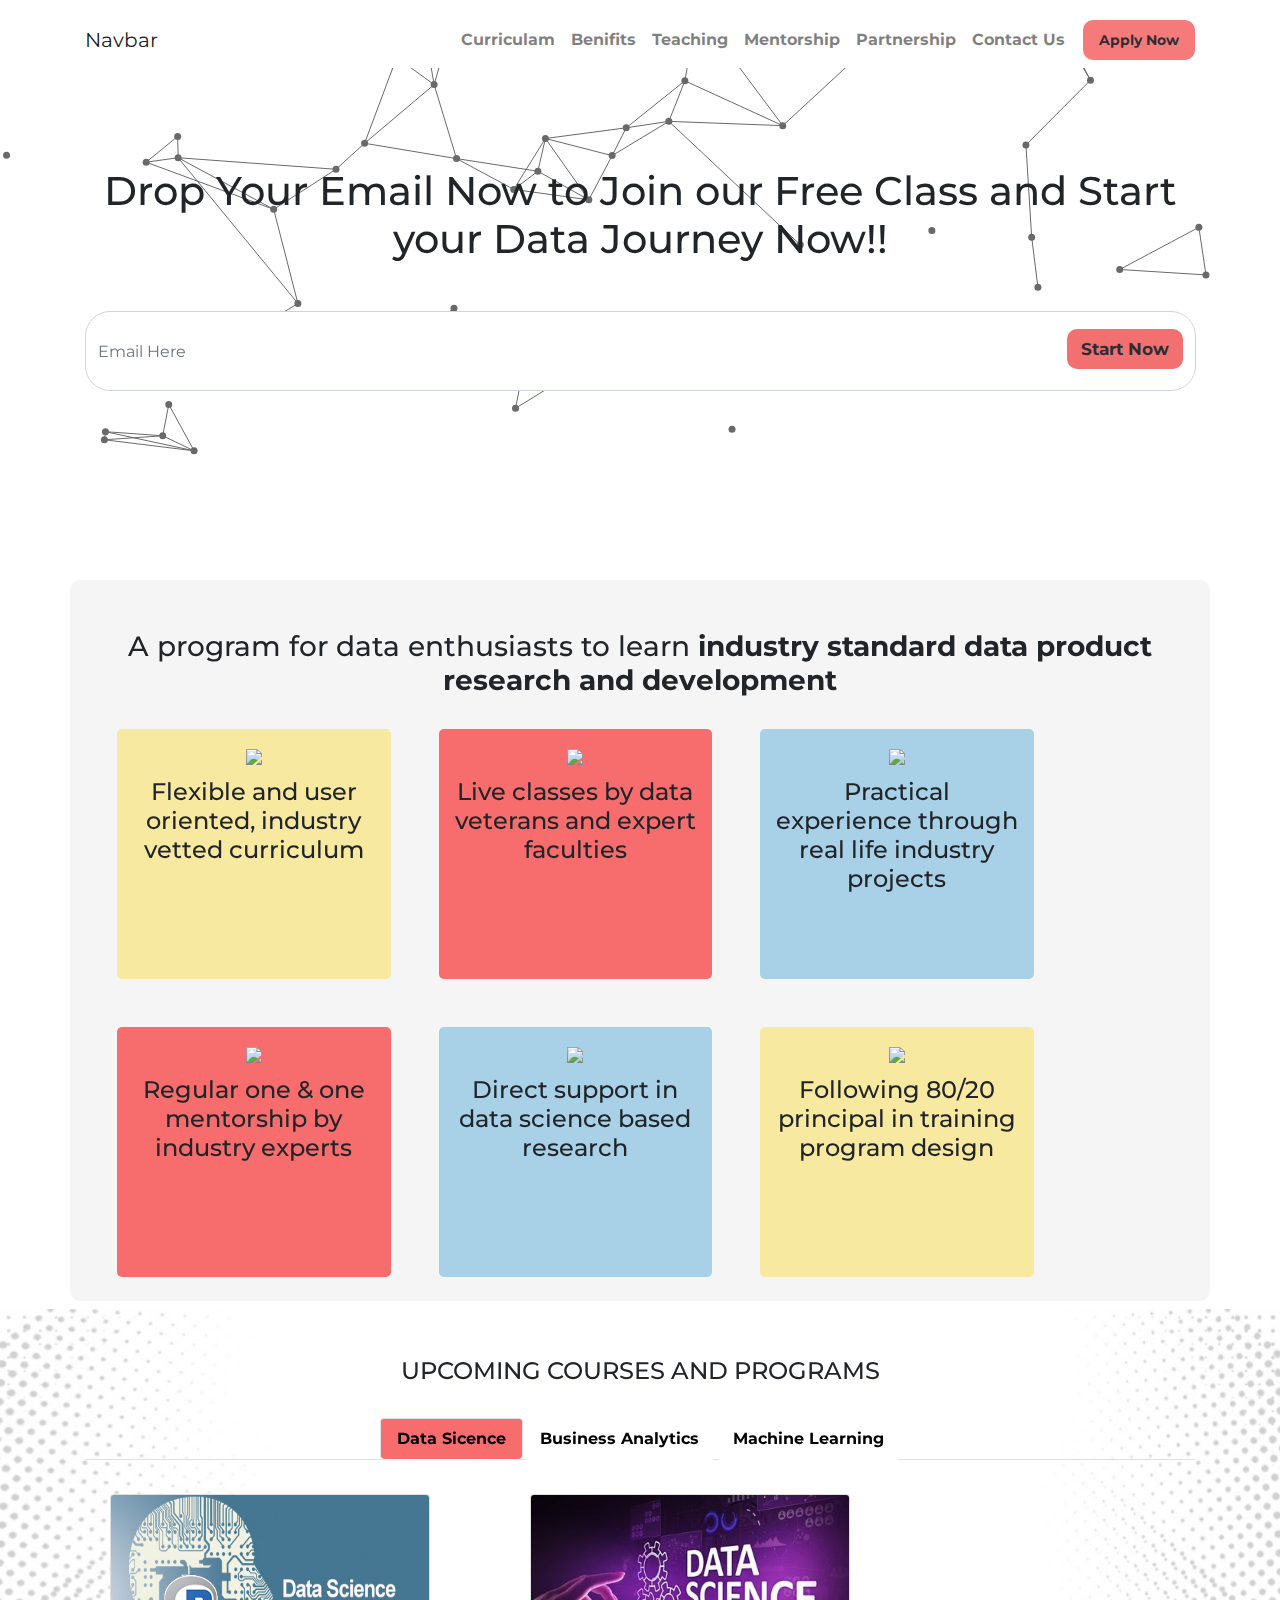
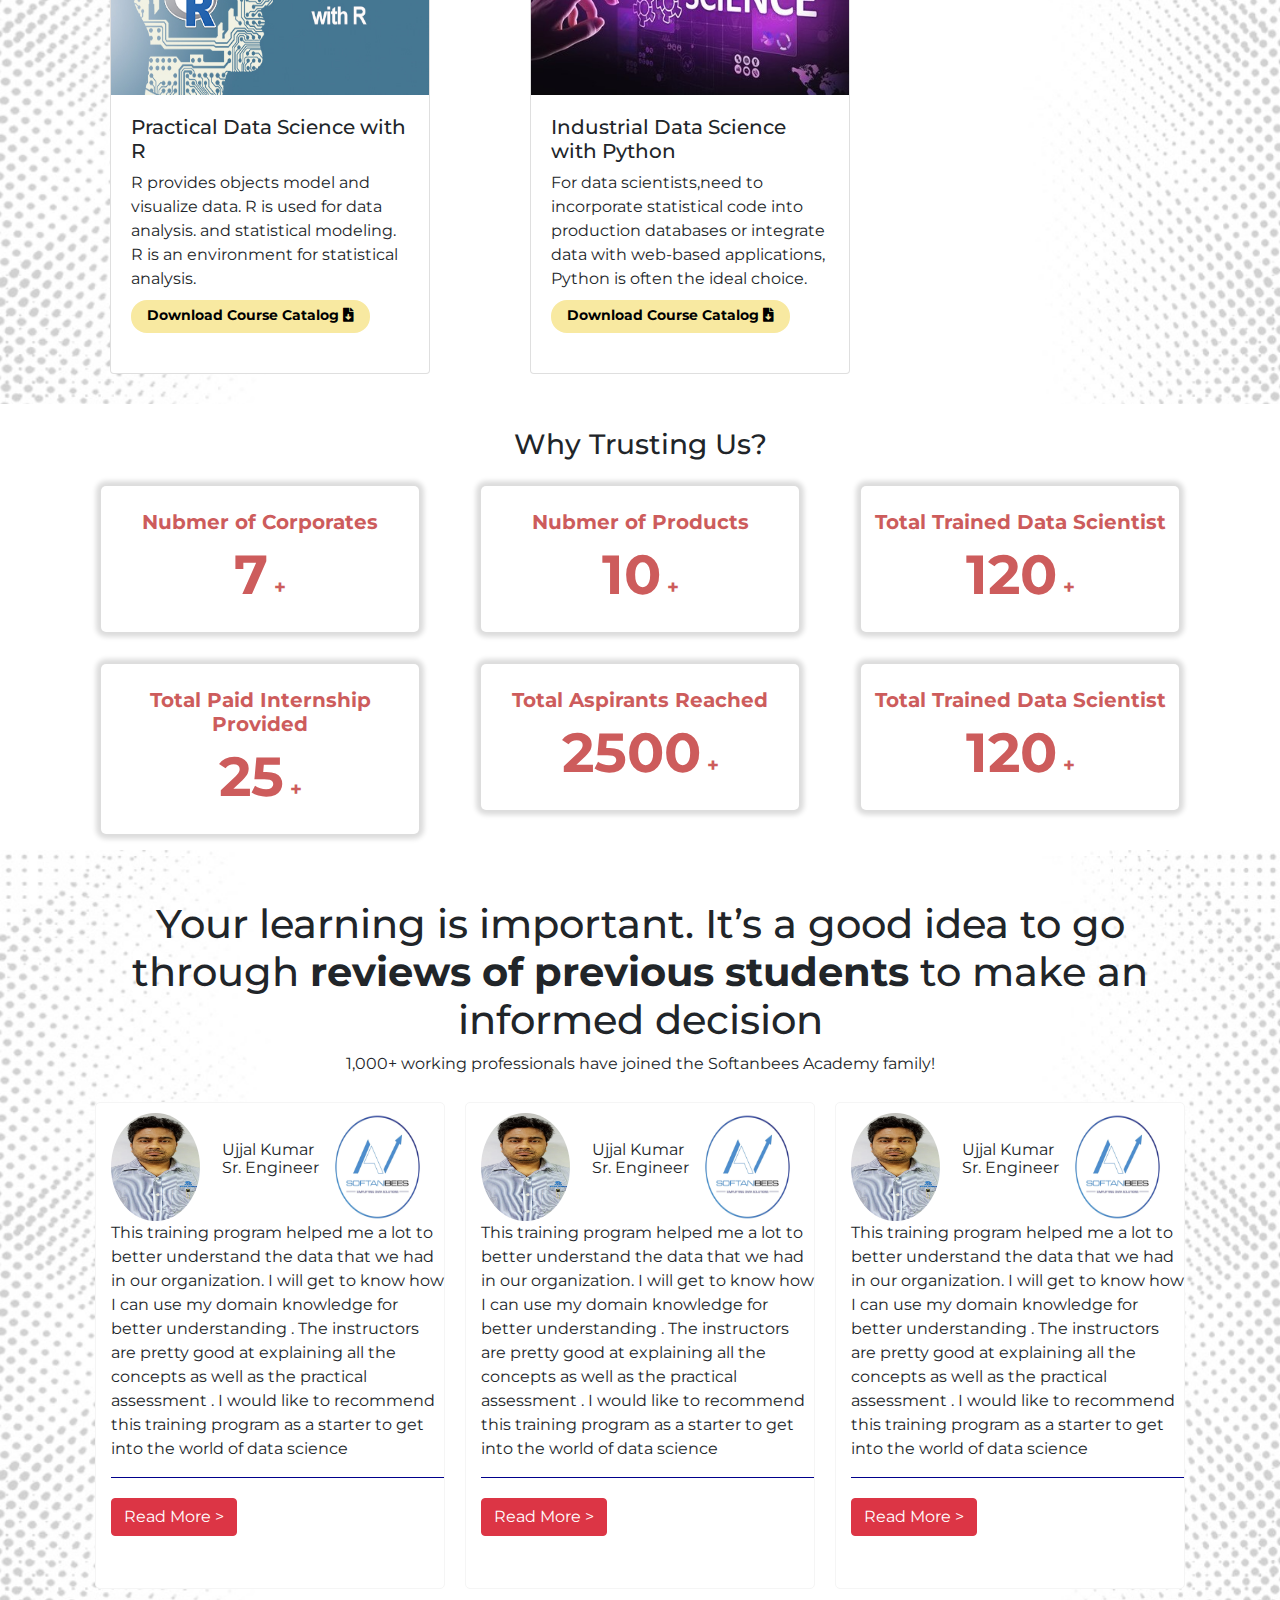
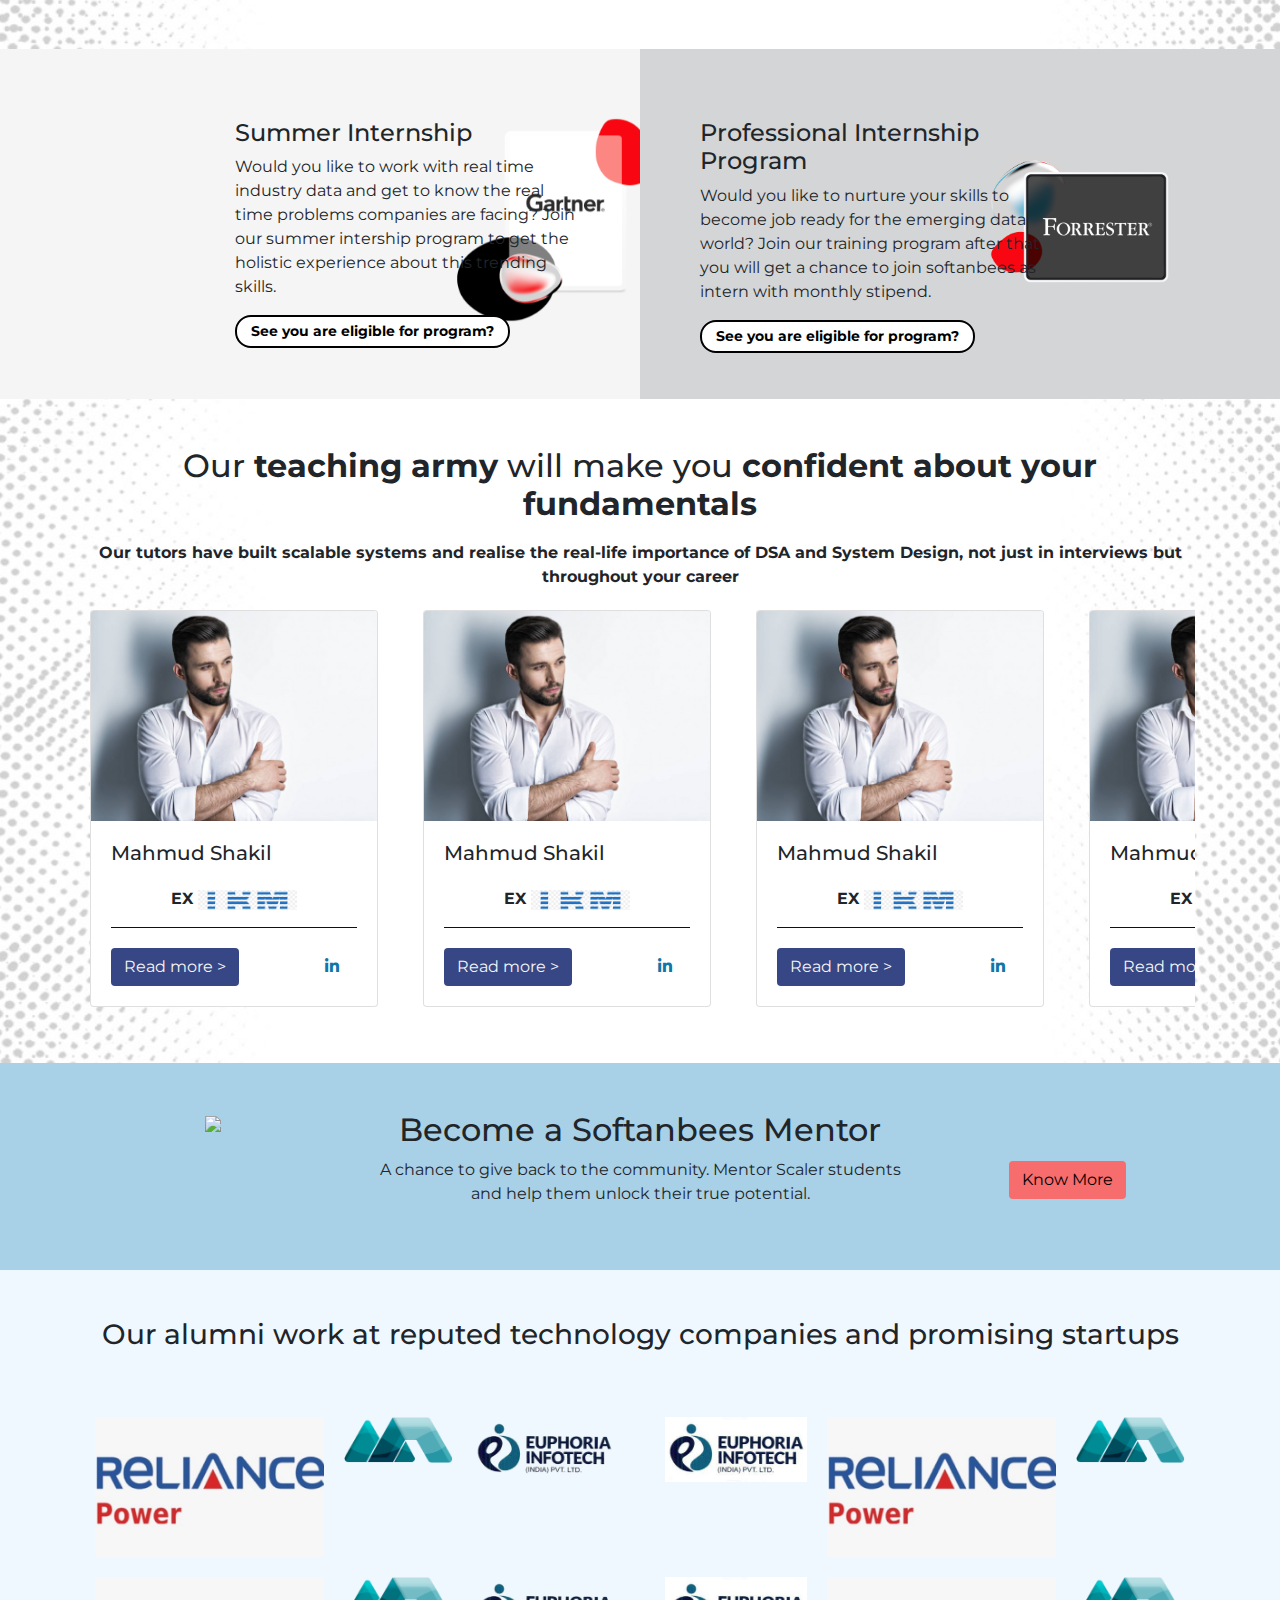
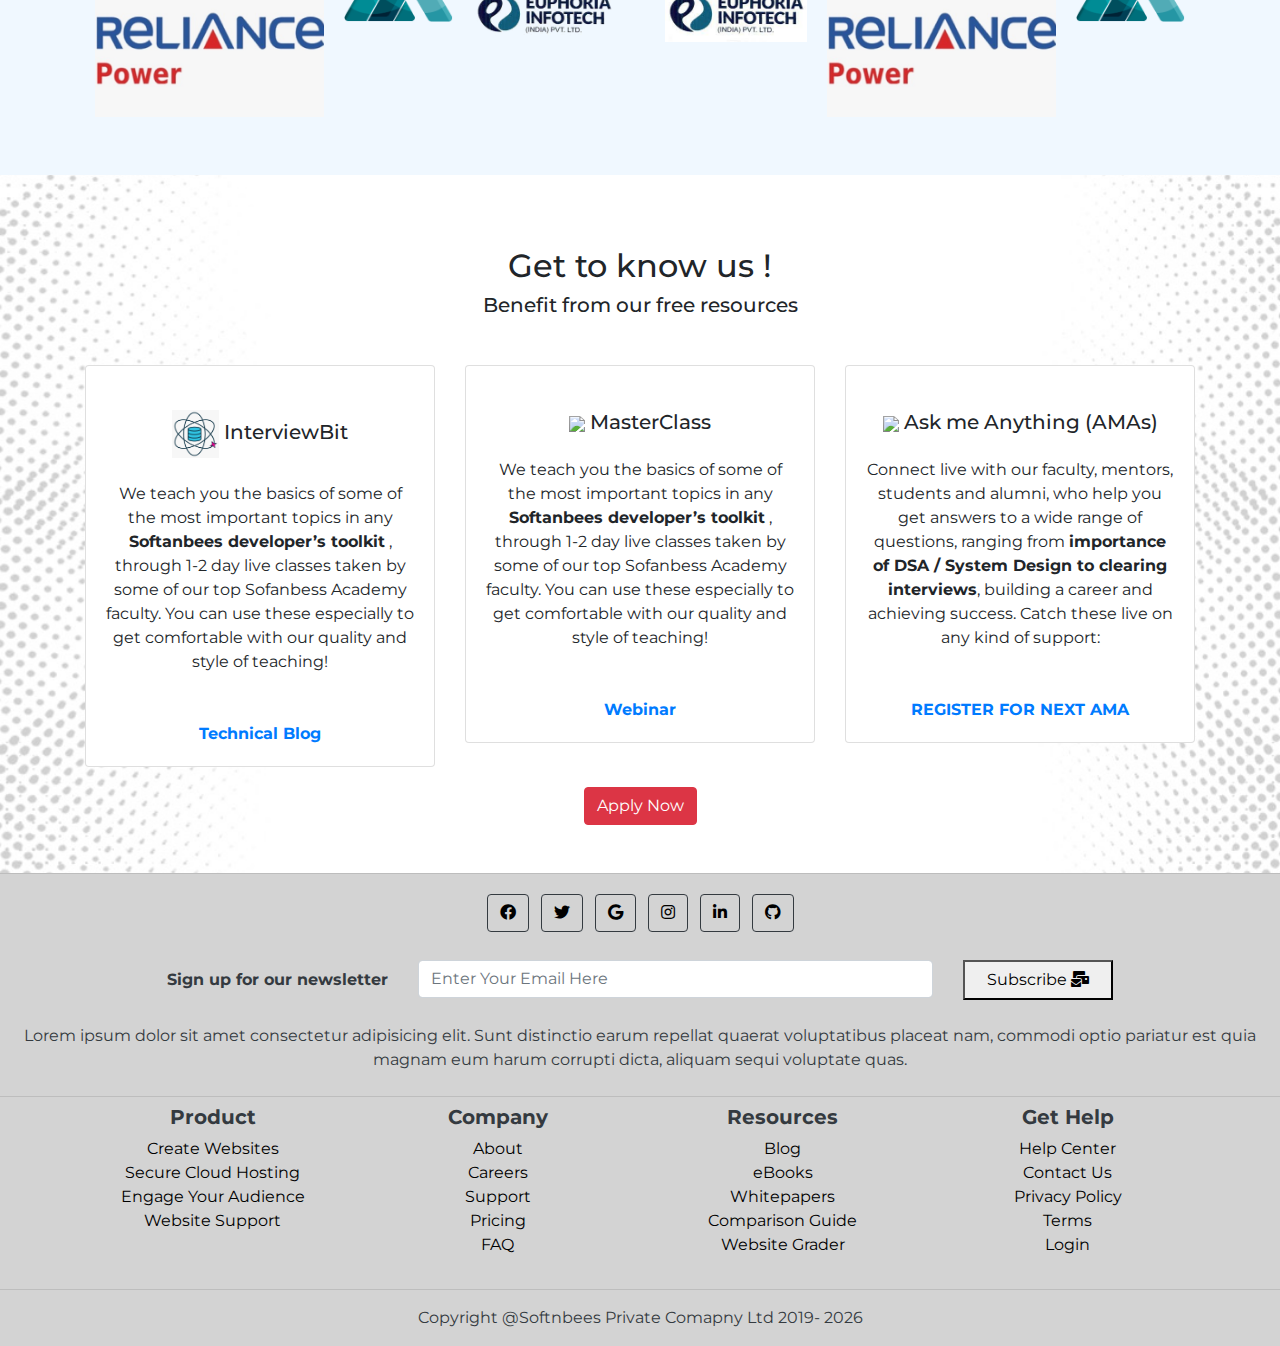
==== commit 1c78ff5f: "updated" ====
--- a/index.html
+++ b/index.html
@@ -631,83 +631,57 @@
     <section id="partnership" style="background-color: aliceblue; " class="section pt-5 pb-5 ">
         <div class="container ">
             <h3 style="text-align: center; ">Our alumni work at reputed technology companies and promising startups</h3>
-            <div class="row partnership ">
-
-                <div class="col-sm-4 col-md-4 individul-part d-flex justify-content-center ">
+            <div class="row partnership pt-5 ">
+
+                <div class="col-sm-6 col-md-6 individul-part d-flex justify-content-center ">
                     <div class="partnership-items ">
                         <div class="partnership-item ">
-                            <img style="width: 100%; " src="asset/google.png " alt=" ">
-                        </div>
-                        <div class="partnership-item ">
-                            <img style="width: 100%; " src="asset/google.png " alt=" ">
-                        </div>
-                        <div class="partnership-item ">
-                            <img style="width: 100%; " src="asset/google.png " alt=" ">
-                        </div>
-                    </div>
-                </div>
-                <div class="col-sm-4 col-md-4 individul-part d-flex justify-content-center ">
+                            <img style="width: 100%; " src="asset/partner_1.jpeg" alt=" ">
+                        </div>
+                        <div class="partnership-item ">
+                            <img style="width: 100%; " src="asset/partner_2.png" alt=" ">
+                        </div>
+                        <div class="partnership-item ">
+                            <img style="width: 100%; " src="asset/partner_3.png" alt=" ">
+                        </div>
+                    </div>
+                </div>
+                <div class="col-sm-6 col-md-6 individul-part d-flex justify-content-center ">
                     <div class="partnership-items ">
                         <div class="partnership-item ">
-                            <img style="width: 100%; " src="asset/google.png " alt=" ">
-                        </div>
-                        <div class="partnership-item ">
-                            <img style="width: 100%; " src="asset/google.png " alt=" ">
-                        </div>
-                        <div class="partnership-item ">
-                            <img style="width: 100%; " src="asset/google.png " alt=" ">
-                        </div>
-                    </div>
-                </div>
-                <div class="col-sm-4 col-md-4 individul-part d-flex justify-content-center ">
+                            <img style="width: 100%; " src="asset/partner_4.jpg" alt=" ">
+                        </div>
+                        <div class="partnership-item ">
+                            <img style="width: 100%; " src="asset/partner_1.jpeg" alt=" ">
+                        </div>
+                        <div class="partnership-item ">
+                            <img style="width: 100%; " src="asset/partner_2.png" alt=" ">
+                        </div>
+                    </div>
+                </div>
+                <div class="col-sm-6 col-md-6 individul-part d-flex justify-content-center ">
                     <div class="partnership-items ">
                         <div class="partnership-item ">
-                            <img style="width: 100%; " src="asset/google.png " alt=" ">
-                        </div>
-                        <div class="partnership-item ">
-                            <img style="width: 100%; " src="asset/google.png " alt=" ">
-                        </div>
-                        <div class="partnership-item ">
-                            <img style="width: 100%; " src="asset/google.png " alt=" ">
-                        </div>
-                    </div>
-                </div>
-                <div class="col-sm-4 col-md-4 individul-part d-flex justify-content-center ">
+                            <img style="width: 100%; " src="asset/partner_1.jpeg" alt=" ">
+                        </div>
+                        <div class="partnership-item ">
+                            <img style="width: 100%; " src="asset/partner_2.png" alt=" ">
+                        </div>
+                        <div class="partnership-item ">
+                            <img style="width: 100%; " src="asset/partner_3.png" alt=" ">
+                        </div>
+                    </div>
+                </div>
+                <div class="col-sm-6 col-md-6 individul-part d-flex justify-content-center ">
                     <div class="partnership-items ">
                         <div class="partnership-item ">
-                            <img style="width: 100%; " src="asset/google.png " alt=" ">
-                        </div>
-                        <div class="partnership-item ">
-                            <img style="width: 100%; " src="asset/google.png " alt=" ">
-                        </div>
-                        <div class="partnership-item ">
-                            <img style="width: 100%; " src="asset/google.png " alt=" ">
-                        </div>
-                    </div>
-                </div>
-                <div class="col-sm-4 col-md-4 individul-part d-flex justify-content-center ">
-                    <div class="partnership-items ">
-                        <div class="partnership-item ">
-                            <img style="width: 100%; " src="asset/google.png " alt=" ">
-                        </div>
-                        <div class="partnership-item ">
-                            <img style="width: 100%; " src="asset/google.png " alt=" ">
-                        </div>
-                        <div class="partnership-item ">
-                            <img style="width: 100%; " src="asset/google.png " alt=" ">
-                        </div>
-                    </div>
-                </div>
-                <div class="col-sm-4 col-md-4 individul-part d-flex justify-content-center ">
-                    <div class="partnership-items ">
-                        <div class="partnership-item ">
-                            <img style="width: 100%; " src="asset/google.png " alt=" ">
-                        </div>
-                        <div class="partnership-item ">
-                            <img style="width: 100%; " src="asset/google.png " alt=" ">
-                        </div>
-                        <div class="partnership-item ">
-                            <img style="width: 100%; " src="asset/google.png " alt=" ">
+                            <img style="width: 100%; " src="asset/partner_4.jpg" alt=" ">
+                        </div>
+                        <div class="partnership-item ">
+                            <img style="width: 100%; " src="asset/partner_1.jpeg" alt=" ">
+                        </div>
+                        <div class="partnership-item ">
+                            <img style="width: 100%; " src="asset/partner_2.png" alt=" ">
                         </div>
                     </div>
                 </div>
@@ -728,8 +702,8 @@
                 <div class="col-sm col-md-4 ">
                     <div class="card ">
                         <div class="card-body text-center ">
-                            <div class="mt-4 pb-1 ">
-                                <h5> <img src="https://assets.scaler.com/assets/academy/svg/IB-fd6e7529e271ec70d81ef76e8c2cde25b2adefebc719b82dfb838349fb97a9e0.svg.gz " alt=" "> </h5>
+                            <div class="mt-4">
+                                <h5> <img style="width: 15%;" src="asset/aa.png" alt=" "> InterviewBit </h5>
                             </div>
                             <div class="mt-4 ">
                                 <p>We teach you the basics of some of the most important topics in any <b>Softanbees developer’s toolkit</b> , through 1-2 day live classes taken by some of our top Sofanbess Academy faculty. You can use these especially to
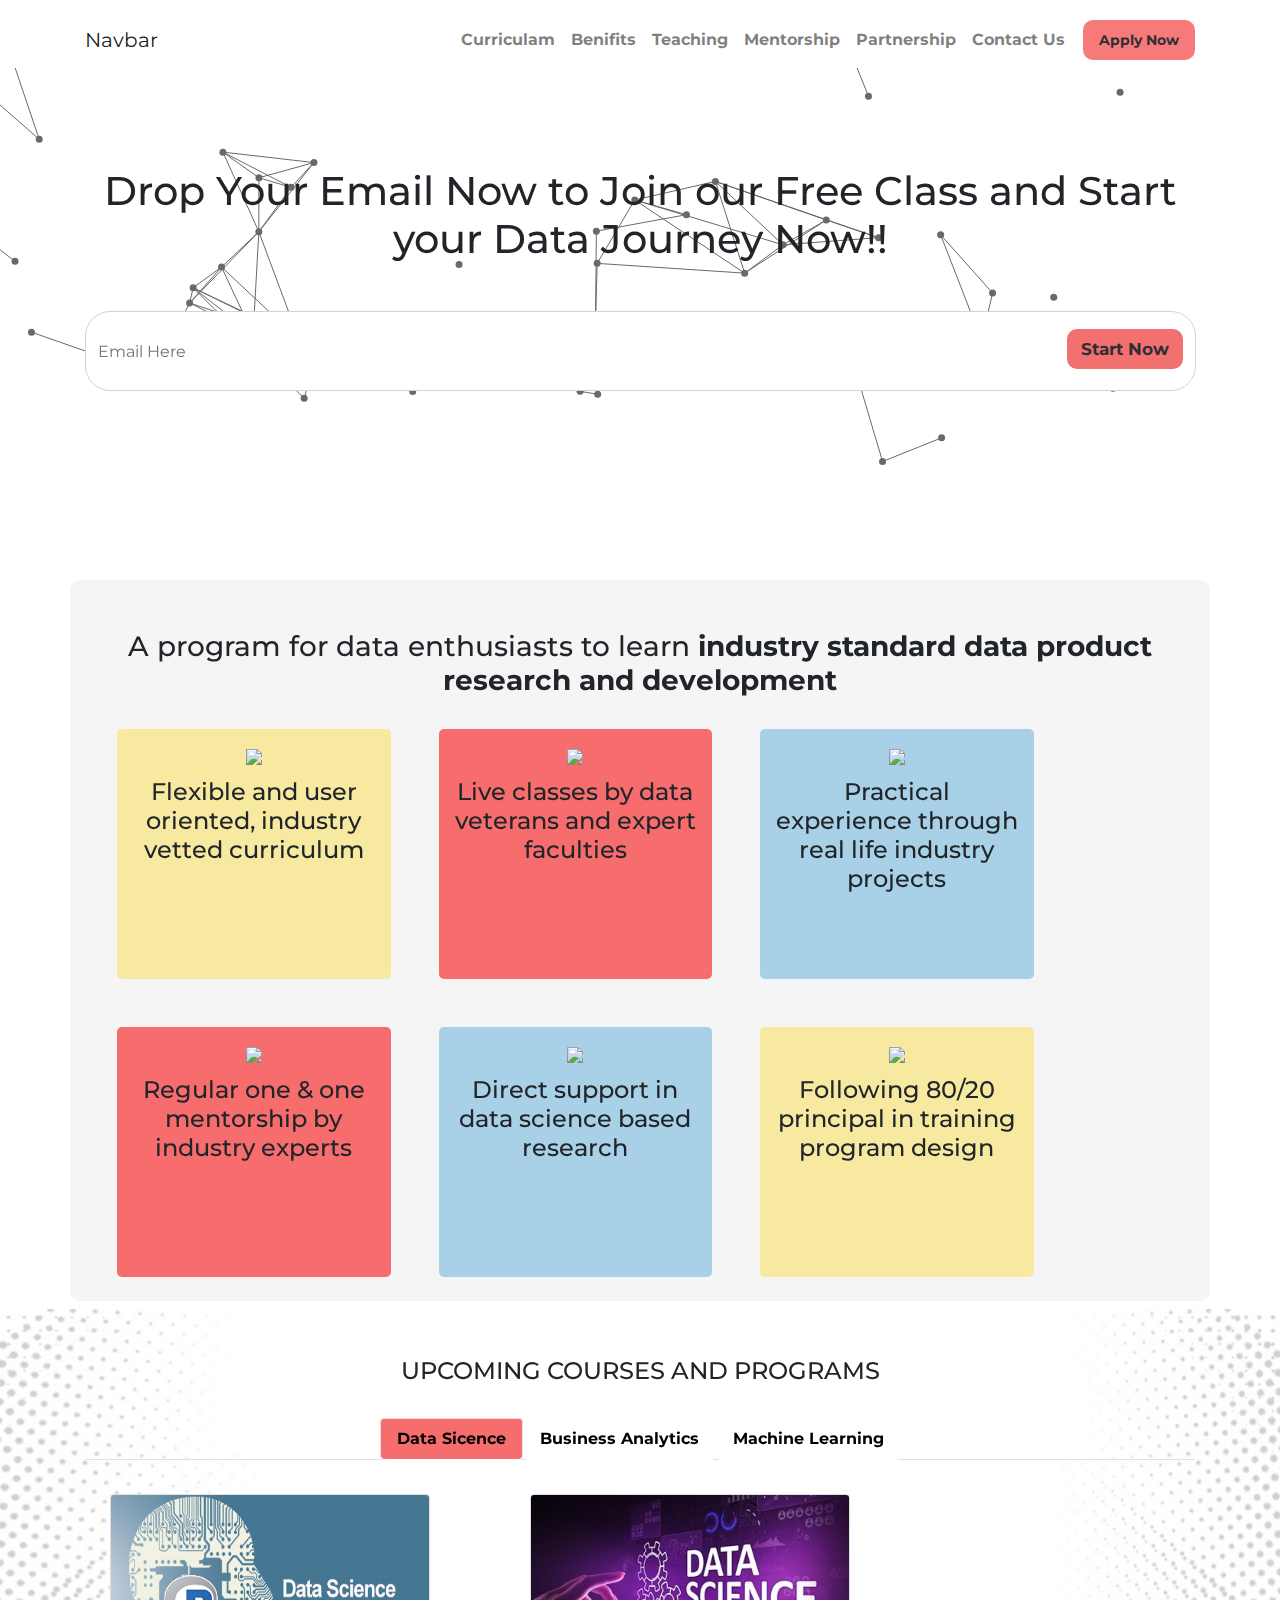
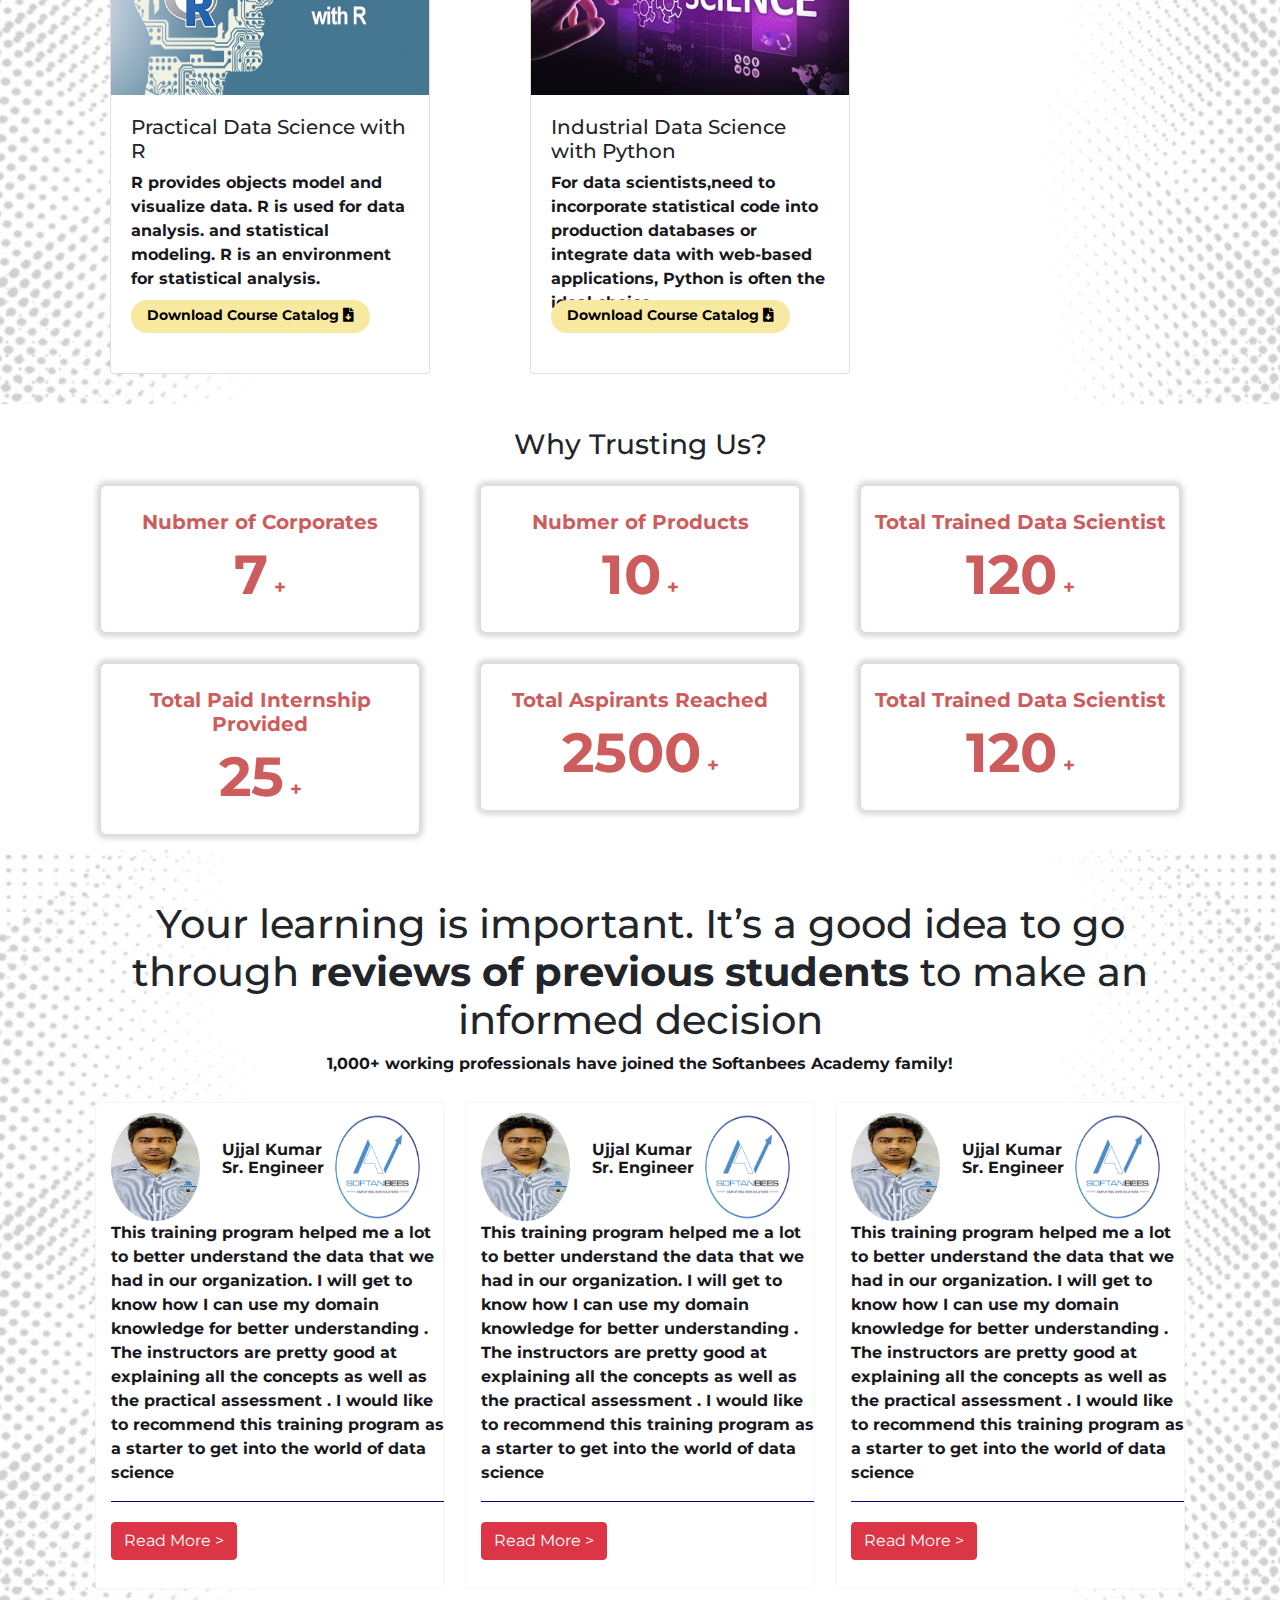
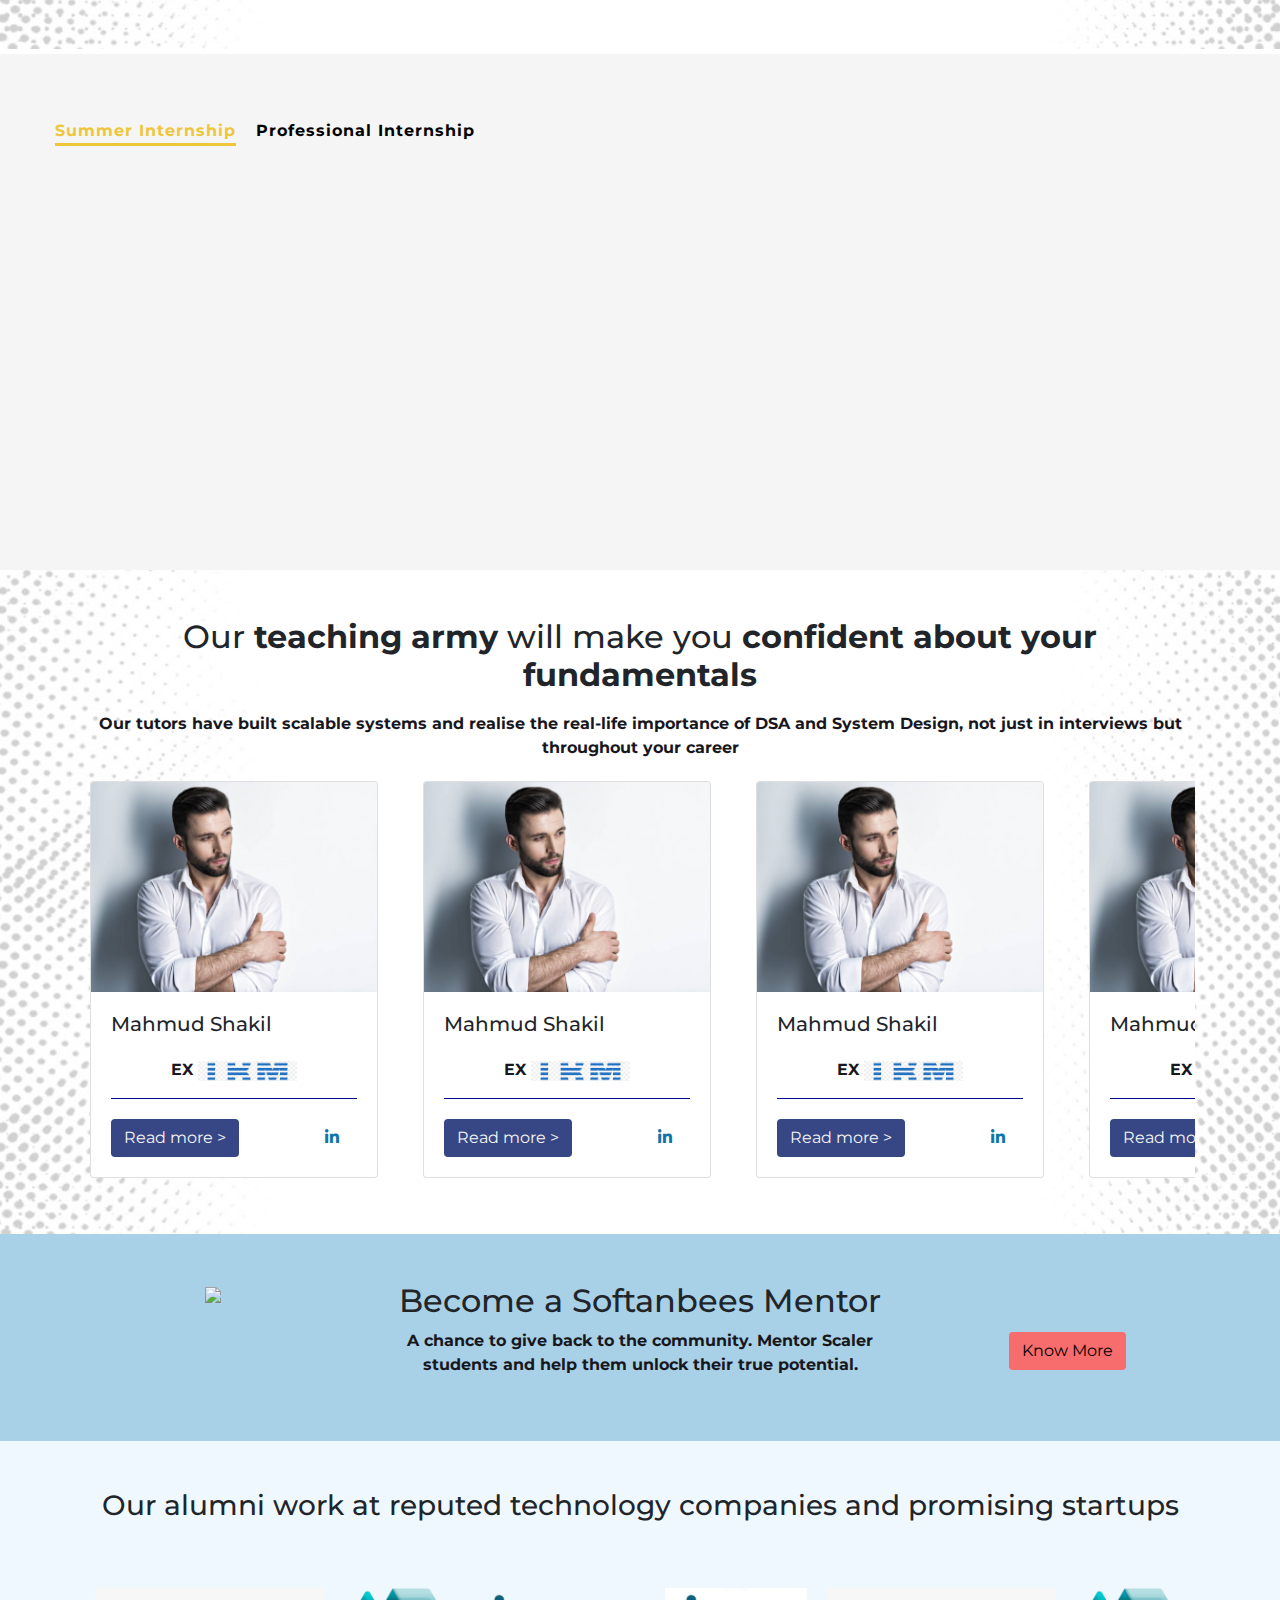
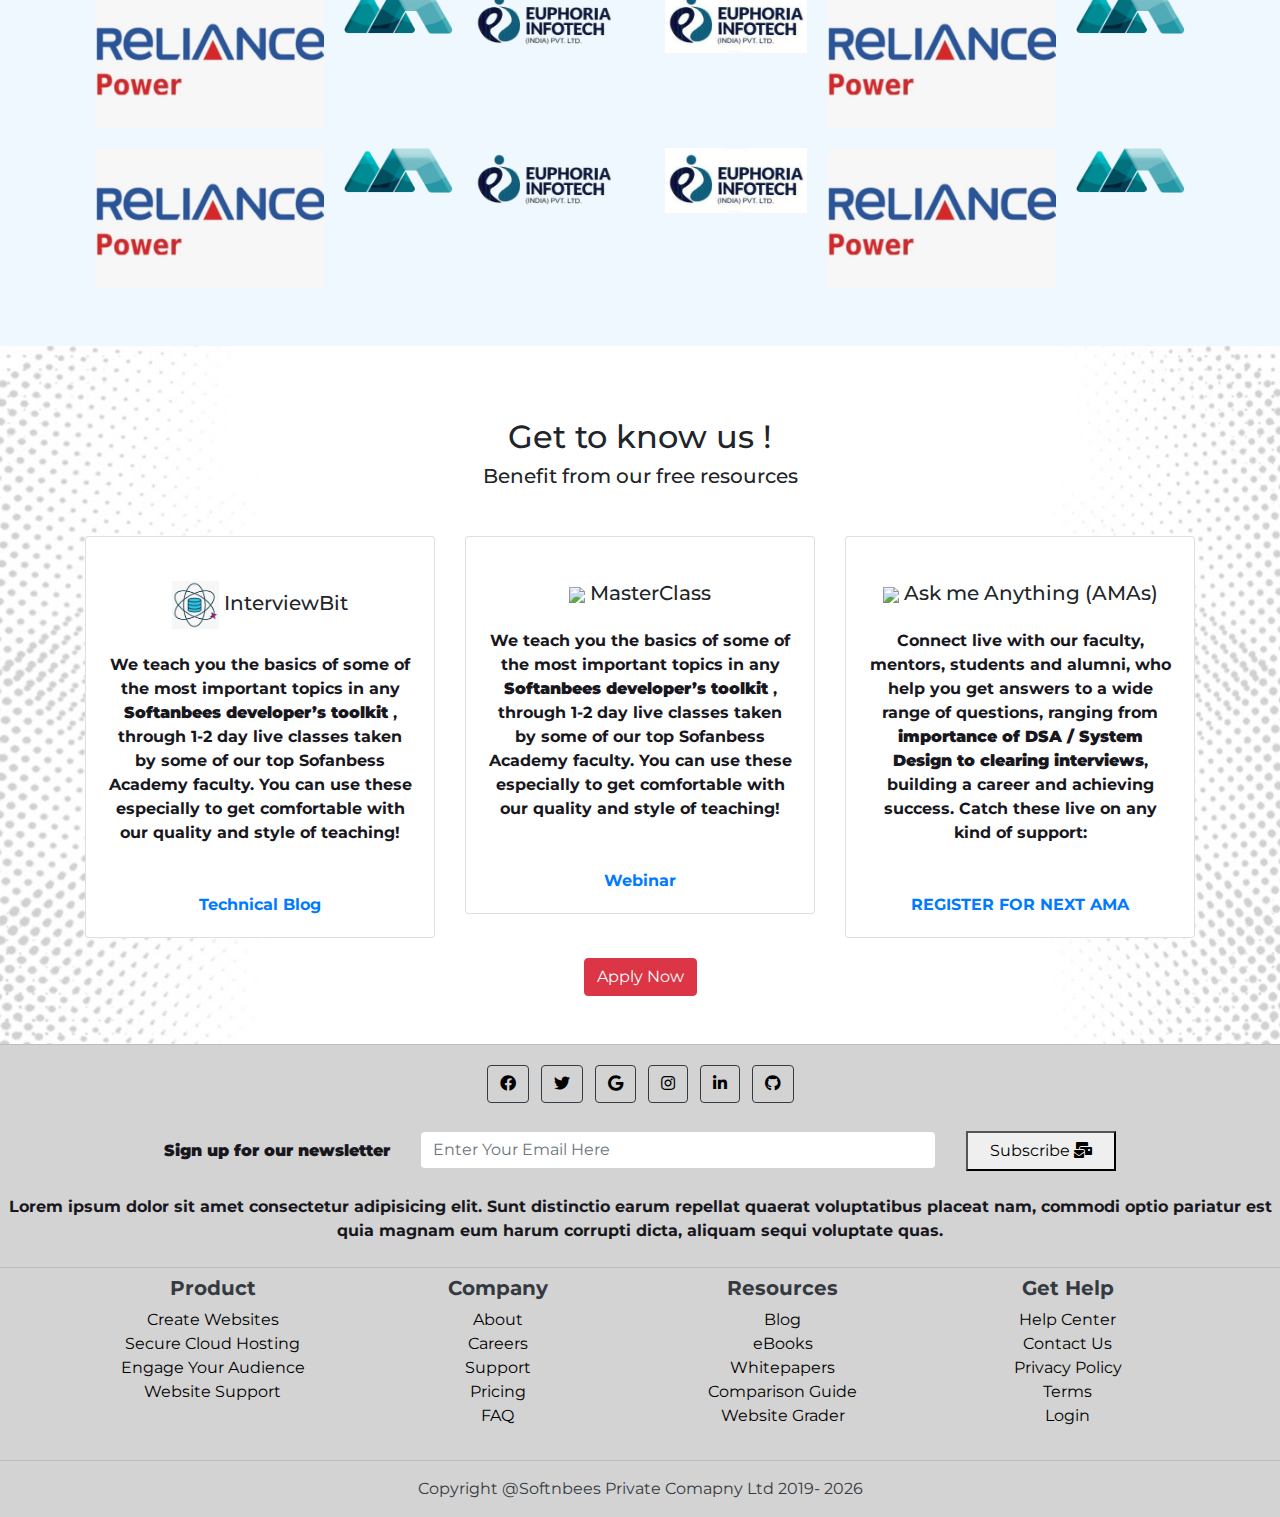
==== commit 7997f86a: "added new feature" ====
--- a/index.html
+++ b/index.html
@@ -498,7 +498,7 @@
 
 
     <!-- advantage starts -->
-    <section>
+    <!-- <section>
         <div class="adventage ">
             <div class=" ">
                 <div class="row ">
@@ -520,8 +520,71 @@
             </div>
         </div>
         </div>
-    </section>
-
+    </section> -->
+    
+    <section class="section">
+
+        <div class="tab-wrapper_intern">
+          <ul class="tabs_intern">
+              <li class="tab-links active" data-tab="1">Summer Internship</li>
+              <li class="tab-links" data-tab="2">Professional Internship</li>
+              <!-- <li class="tab-links" data-tab="3">Advance Internship</li> -->
+          </ul>
+        </div>
+        <div class="content-wrapper_intern ">
+         <!-- <div class="imgae_div" > -->
+          <div id="tab-1" class="tab-content_intern active">
+            <div class="row">
+              <div class="col-md-6 pt-3 pb-5 p-3">
+                      <h3>Monitoring Interns and effort for their success</h3>
+                      <p>Would you like to work with real time industry data and get to know the real time problems companies are facing? Join our summer intership program to get the holistic experience about this trending skills.</p>
+    
+                      <a class="btn btn-primary" href="">See you are eligible for program?</a>
+              </div>
+                <div class="col-md-6 img_design pb-5">
+                  <!-- <h3>Monitoring COVID-19 perceptions and hotspots</h3>
+                  <p>Using linguistic markers in Tweets, the team at the Center for Digital Health at Penn Medicine shows how attitudes about COVID-19 vary by region, and can potentially identify emerging hotspots based on aggregate increases in symptoms being discussed. Information from this dashboard can be used by health systems and policy makers to provide current, hyperlocal, and actionable information to their communities.</p>
+                  <a class="btn btn-primary" href="">Relevant endpoints: Filtered stream</a> -->
+                  <img src="asset/Summer-Internship.jpg" alt="">
+              </div>
+            </div>
+            
+          </div>
+      
+          <div id="tab-2" class="tab-content_intern">
+            <div class="row">
+              <div class="col-md-6 pt-3 pb-5 ">
+                <h3>Professional Internship Program</h3>
+                <p>Would you like to nurture your skills to become job ready for the emerging data world? Join our training program after that you will get a chance to join softanbees as intern with monthly stipend.</p>
+    
+                <a class="btn btn-primary" href="">See you are eligible for program?</a>
+              </div>
+              <div class="col-md-6 img_design pb-5">
+                  <!-- <h3>Monitoring COVID-19 perceptions and hotspots</h3>
+                  <p>Using linguistic markers in Tweets, the team at the Center for Digital Health at Penn Medicine shows how attitudes about COVID-19 vary by region, and can potentially identify emerging hotspots based on aggregate increases in symptoms being discussed. Information from this dashboard can be used by health systems and policy makers to provide current, hyperlocal, and actionable information to their communities.</p>
+                  <a class="btn btn-primary" href="">Relevant endpoints: Filtered stream</a> -->
+                  <img src="asset/professional.jpg" alt="">
+              </div>
+              </div>
+          </div>
+      
+          <div id="tab-3"class="tab-content_intern">
+            <div class="row">
+              <div class="col-md-6 pt-3 pb-5 ">
+                <h3>Monitoring COVID-19 perceptions and hotspots</h3>
+                <p>Using linguistic markers in Tweets, the team at the Center for Digital Health at Penn Medicine shows how attitudes about COVID-19 vary by region, and can potentially identify emerging hotspots based on aggregate increases in symptoms being discussed. Information from this dashboard can be used by health systems and policy makers to provide current, hyperlocal, and actionable information to their communities.</p>
+                <a class="btn btn-primary" href="">Relevant endpoints: Filtered stream</a>
+              </div>
+              <div class="col-md-6 img_design pb-5">
+                  <!-- <h3>Monitoring COVID-19 perceptions and hotspots</h3>
+                  <p>Using linguistic markers in Tweets, the team at the Center for Digital Health at Penn Medicine shows how attitudes about COVID-19 vary by region, and can potentially identify emerging hotspots based on aggregate increases in symptoms being discussed. Information from this dashboard can be used by health systems and policy makers to provide current, hyperlocal, and actionable information to their communities.</p>
+                  <a class="btn btn-primary" href="">Relevant endpoints: Filtered stream</a> -->
+                  <img src="asset/bg.jpeg" alt="">
+              </div>
+              </div>
+          </div>  
+      </div>
+    </section>
     <!-- advantage ends -->
 
 
@@ -962,10 +1025,14 @@
 </html>
 
 <script>
+
+
    
     const navbar = document.querySelector("#navbar");
     const scrollspy = new VanillaScrollspy(navbar);
     scrollspy.init();
+
+    
          
     $(document).ready(function() {
         $("#login-btn-click").click(function() {
@@ -992,6 +1059,14 @@
 
     });
 
+    $('.tab-links').click( function() {
+	
+        var tabID = $(this).attr('data-tab');
+        
+        $(this).addClass('active').siblings().removeClass('active');
+        
+        $('#tab-'+tabID).addClass('active').siblings().removeClass('active');
+      });
 
 
 
--- a/main.css
+++ b/main.css
@@ -5,15 +5,9 @@
   color: #17171d;
 }
 
-.main_nav_content{
+.main_nav_content {
   padding-top: 20px !important;
 }
-
-
-
-
-
-
 
 .button_style_navbar {
   text-decoration: none;
@@ -83,14 +77,12 @@
     -webkit-box-shadow 0.2s ease-out;
 }
 
-
-#canvas{
+#canvas {
   border: 2px solid red;
   width: 100% !important;
   height: 500px;
   margin-top: 90px;
 }
-
 
 .banner_header {
   width: 100%;
@@ -222,8 +214,8 @@
 }
 
 .items-course {
-  display: flex;
-  overflow-x: auto;
+  display: flex !important;
+  overflow-x: auto !important;
 }
 
 .items-course .item-course {
@@ -234,18 +226,17 @@
 
 /* benifits */
 
-.box_border{
+.box_border {
   background-color: white;
   border-radius: 5px;
   box-shadow: 0px 0px 5px 5px gainsboro;
   color: indianred;
-
 }
 
 .box_border h5 {
   font-weight: bold !important;
 }
-.box_border span{
+.box_border span {
   font-size: 55px;
 }
 
@@ -301,6 +292,145 @@
 .trained span {
   font-size: 45px;
 } */
+
+
+
+
+
+
+
+
+
+
+
+
+/* new */
+
+/* .wrapper {
+  max-width: 800px;
+  margin: auto;
+  margin-top: 80px;
+} */
+
+.tab-wrapper_intern {
+  text-align: start;
+  display: block;
+  /* margin: auto; */
+  max-width: 500px;
+  margin-top: 70px;
+  margin-bottom: -9rem;
+  border-bottom: 2px solid red;
+}
+
+.tabs_intern {
+  margin: 0;
+  margin-left: 40px !important;
+  padding: 0;
+  /* width: 100%; */
+  display: flex;
+  overflow-x: auto;
+  justify-content: start;
+  
+}
+
+.tab-links {
+  margin: 0 1%;
+  list-style: none;
+  margin-left: 15px;
+  /* padding: 10px 40px; */
+  color: black;
+  cursor: pointer;
+  font-weight: 700;
+  transition: all ease 0.5s;
+  border-bottom: solid 3px rgba(255, 255, 255, 0);
+  letter-spacing: 1px;
+}
+
+.tab-links:hover {
+  color: #999;
+  border-color: #999;
+}
+
+.tab-links.active {
+  color: #333;
+  border-color: #333;
+}
+
+.tab-links:nth-of-type(1).active {
+  
+  color: #eec63b;
+  border-color: #eec63b;
+}
+
+.tab-links:nth-of-type(2).active {
+  color: #1790d2;
+  border-color: #1790d2;
+}
+
+.tab-links:nth-of-type(3).active {
+  color: #ee6534;
+  border-color: #ee6534;
+}
+
+.content-wrapper_intern {
+  /* padding: 40px 80px; */
+  height: 516px;
+  margin-top: 50px;
+  /* border: 1px solid #15202b; */
+  background-color: whitesmoke;
+  overflow: hidden;
+
+}
+
+.tab-content_intern {
+  margin-top: 150px;
+  display: none;
+  text-align: center;
+  color: #888;
+  font-weight: 300;
+  font-size: 15px;
+  opacity: 0;
+  transform: translateY(15px);
+  animation: fadeIn 0.5s ease 1 forwards;
+}
+
+.tab-content_intern.active {
+  display: block;
+}
+
+
+.tab-content_intern h3,p {
+  font-weight: 700;
+  color: #17171d;
+}
+
+@keyframes fadeIn {
+  100% {
+    opacity: 1;
+    transform: none;
+  }
+}
+
+.img_design img {
+  width: 100%;
+  margin-top: -151px;
+  /* height: fit-content; */
+  height: 517px;
+}
+
+/* .imgae_style img{
+  width: 100%;
+  margin-top: -500px;
+} */
+
+/* new */
+
+
+
+
+
+
+
 
 
 
@@ -383,9 +513,9 @@
 }
 
 .flex-item img {
-    width: 80%;
-    height: 108px;
-    border-radius: 50%;
+  width: 80%;
+  height: 108px;
+  border-radius: 50%;
 }
 
 .flex-item p {
@@ -670,8 +800,6 @@
 /* partnership ends */
 
 @media only screen and (max-width: 770px) {
-
-  
   .banner_transparent {
     margin-top: 0rem;
     background: whitesmoke;
@@ -681,7 +809,6 @@
     padding-left: 0px;
     text-align: center;
     height: auto;
-
   }
   .banner_btn {
     margin-left: 0px;
@@ -757,18 +884,29 @@
 
   /* benifits starts*/
 
-  .border-middle{
-    border-right: 0px solid #f76c6c; 
-    border-bottom: 5px solid #f76c6c; 
-}
+  .border-middle {
+    border-right: 0px solid #f76c6c;
+    border-bottom: 5px solid #f76c6c;
+  }
 
   /* benifits ends */
 
-
   /*  particales */
 
-  #particles{
+  #particles {
     width: 100%;
     height: 600px;
-}
-}
+  }
+
+  .img_design img {
+    margin-top: 0px;
+  }
+
+  .content-wrapper_intern {
+    height: 840px;
+  }
+  .tabs_intern {
+
+    margin-left: 0px !important;
+  }
+}
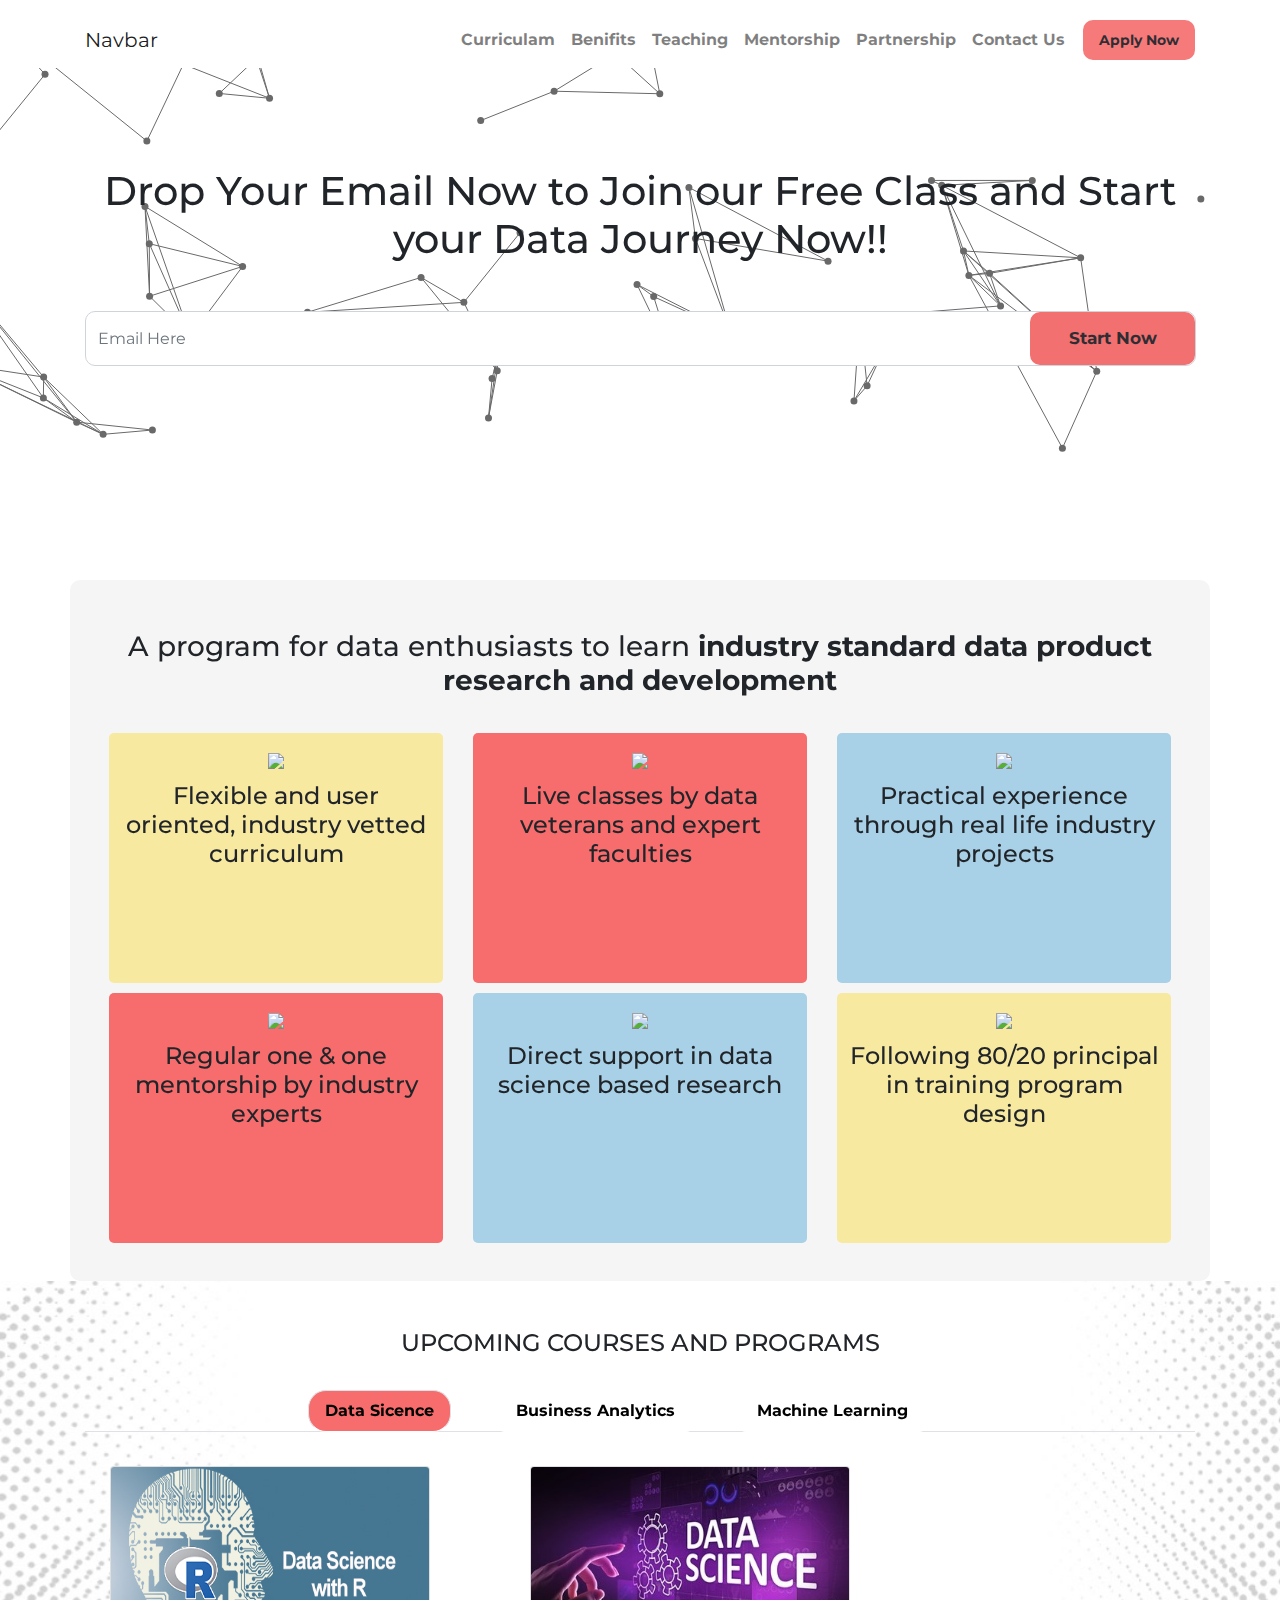
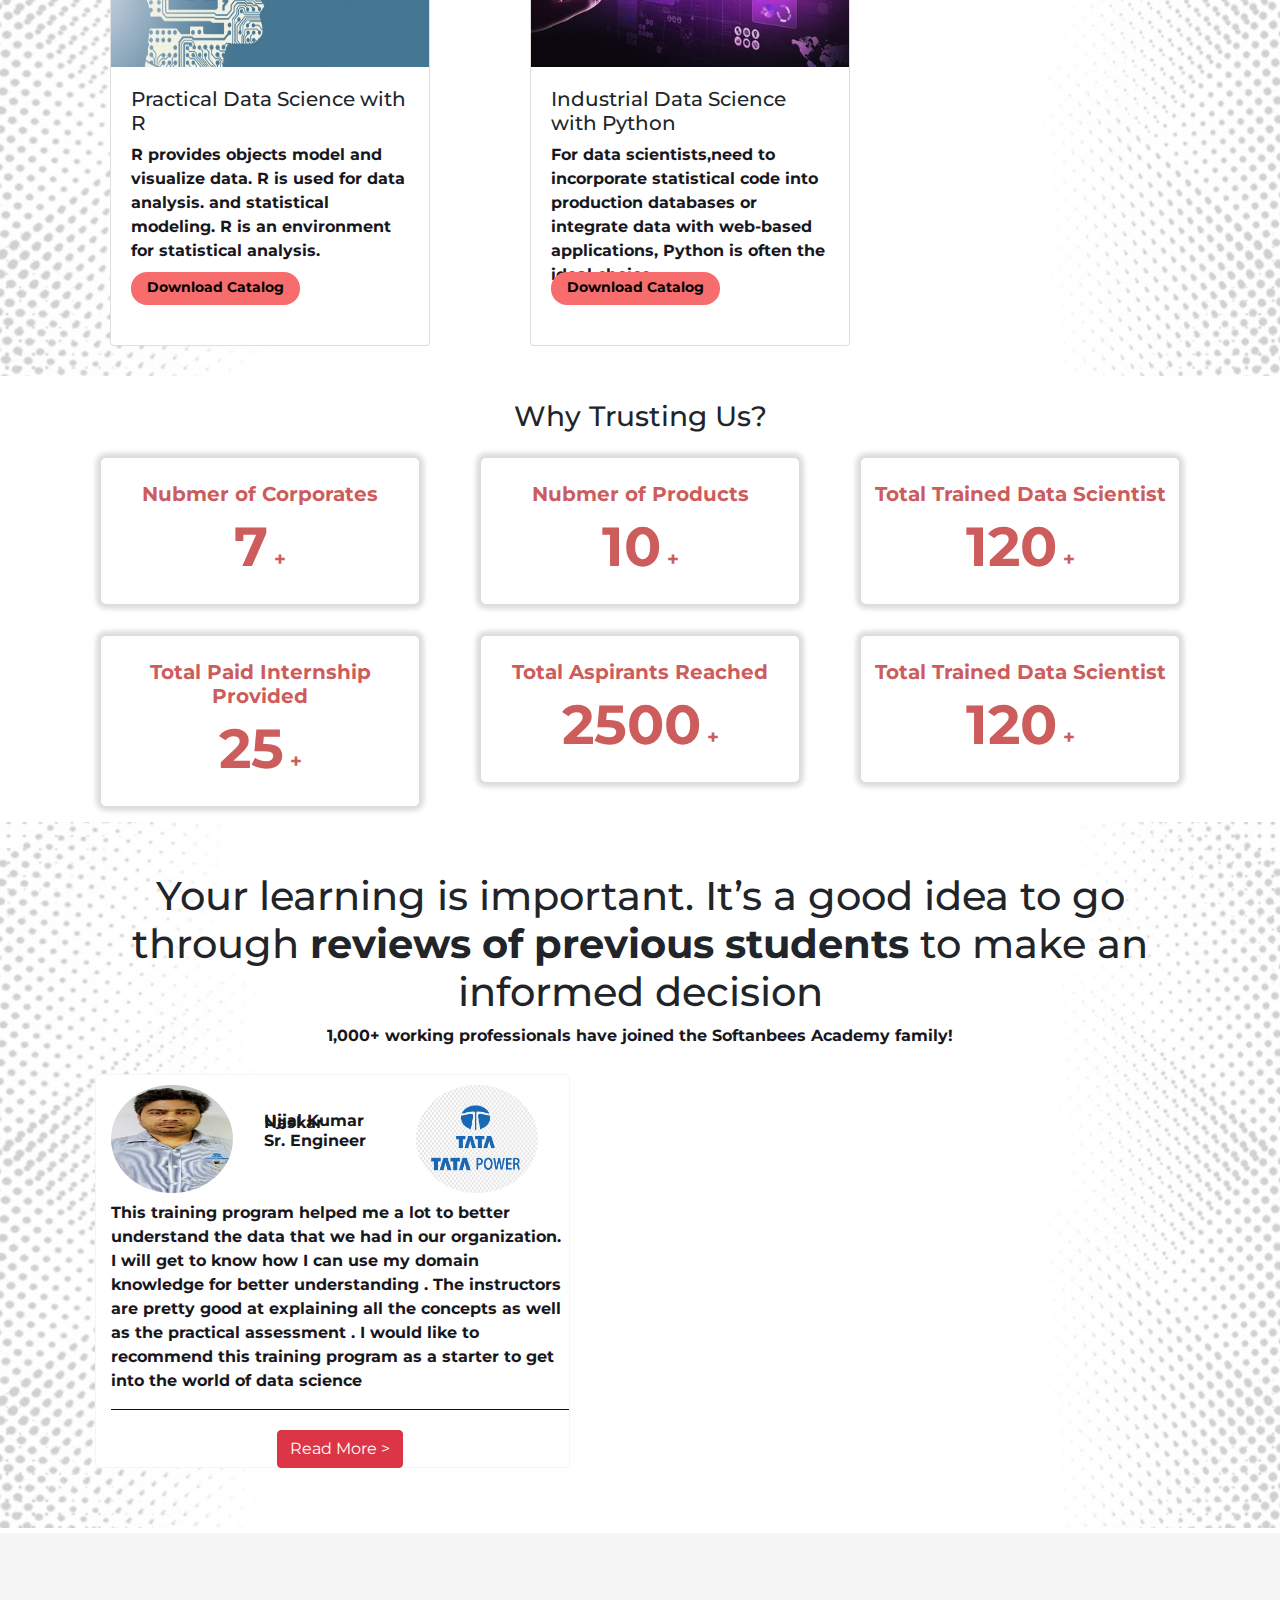
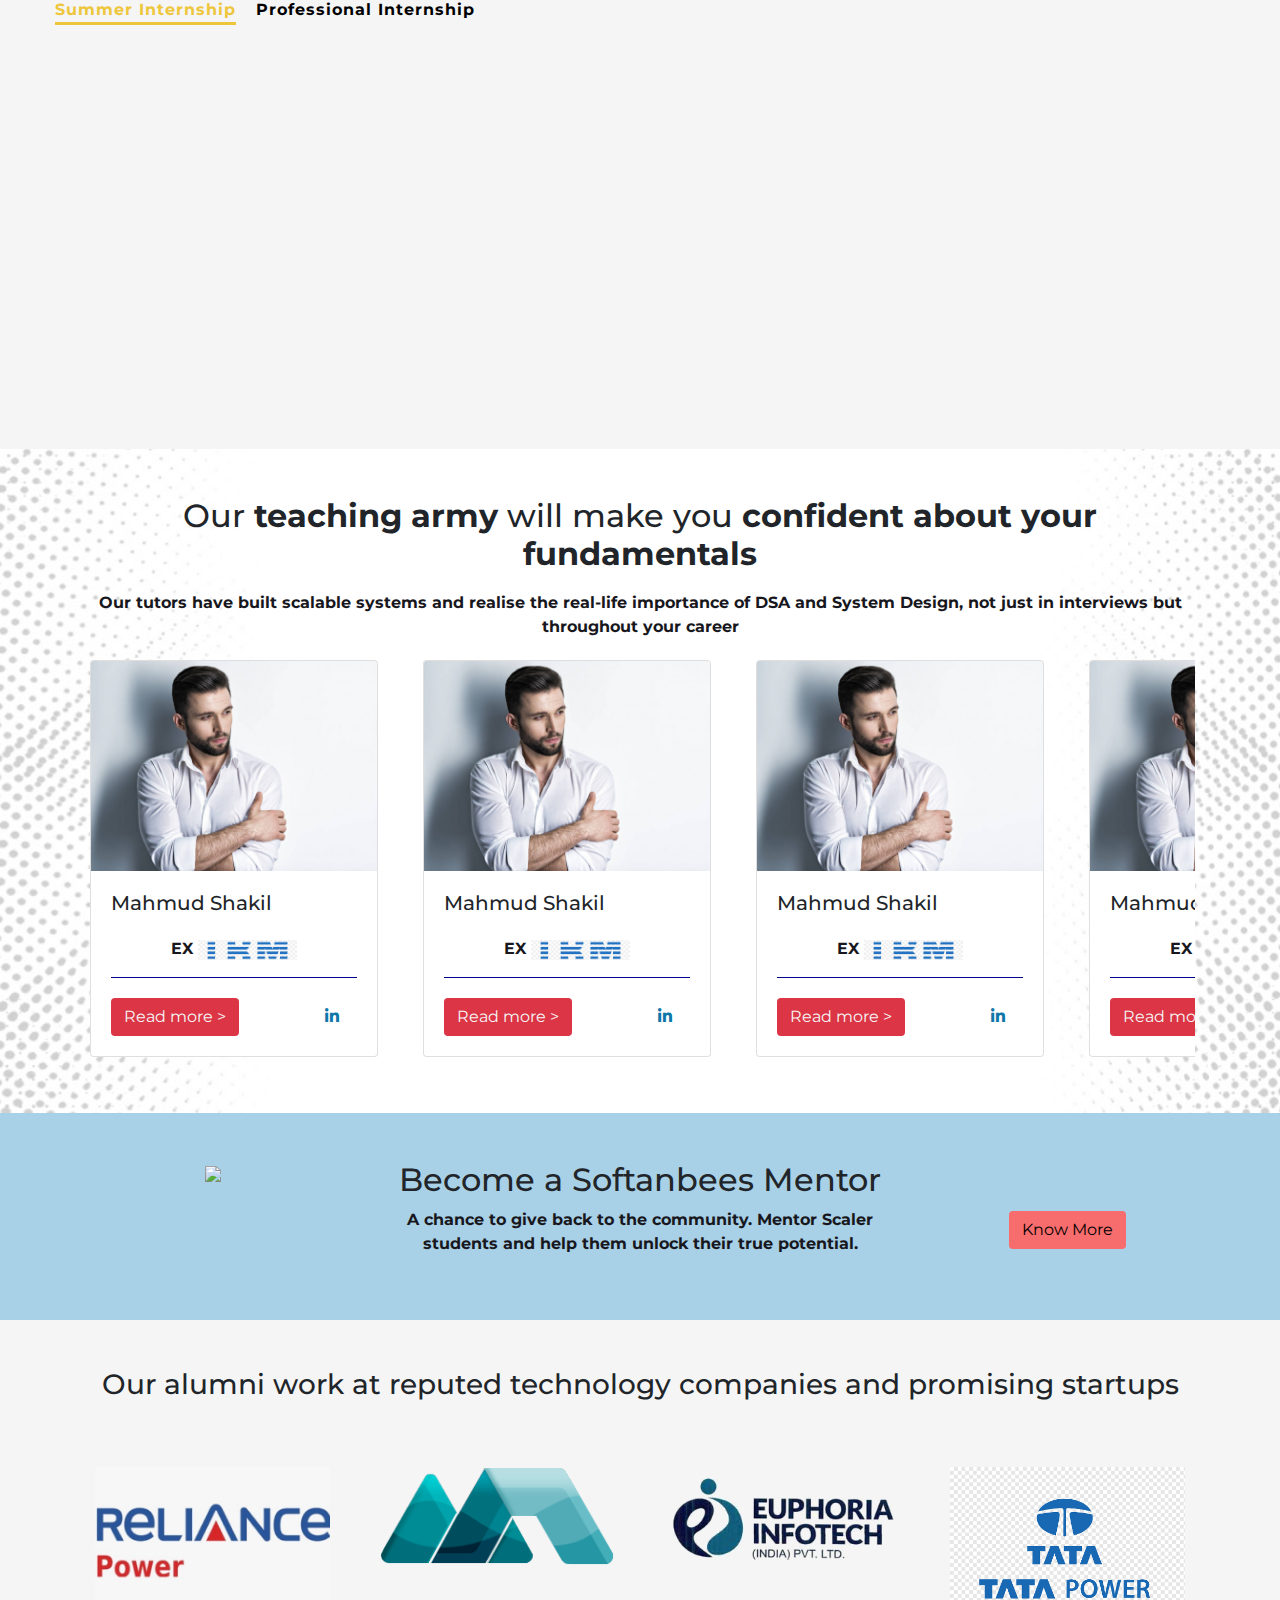
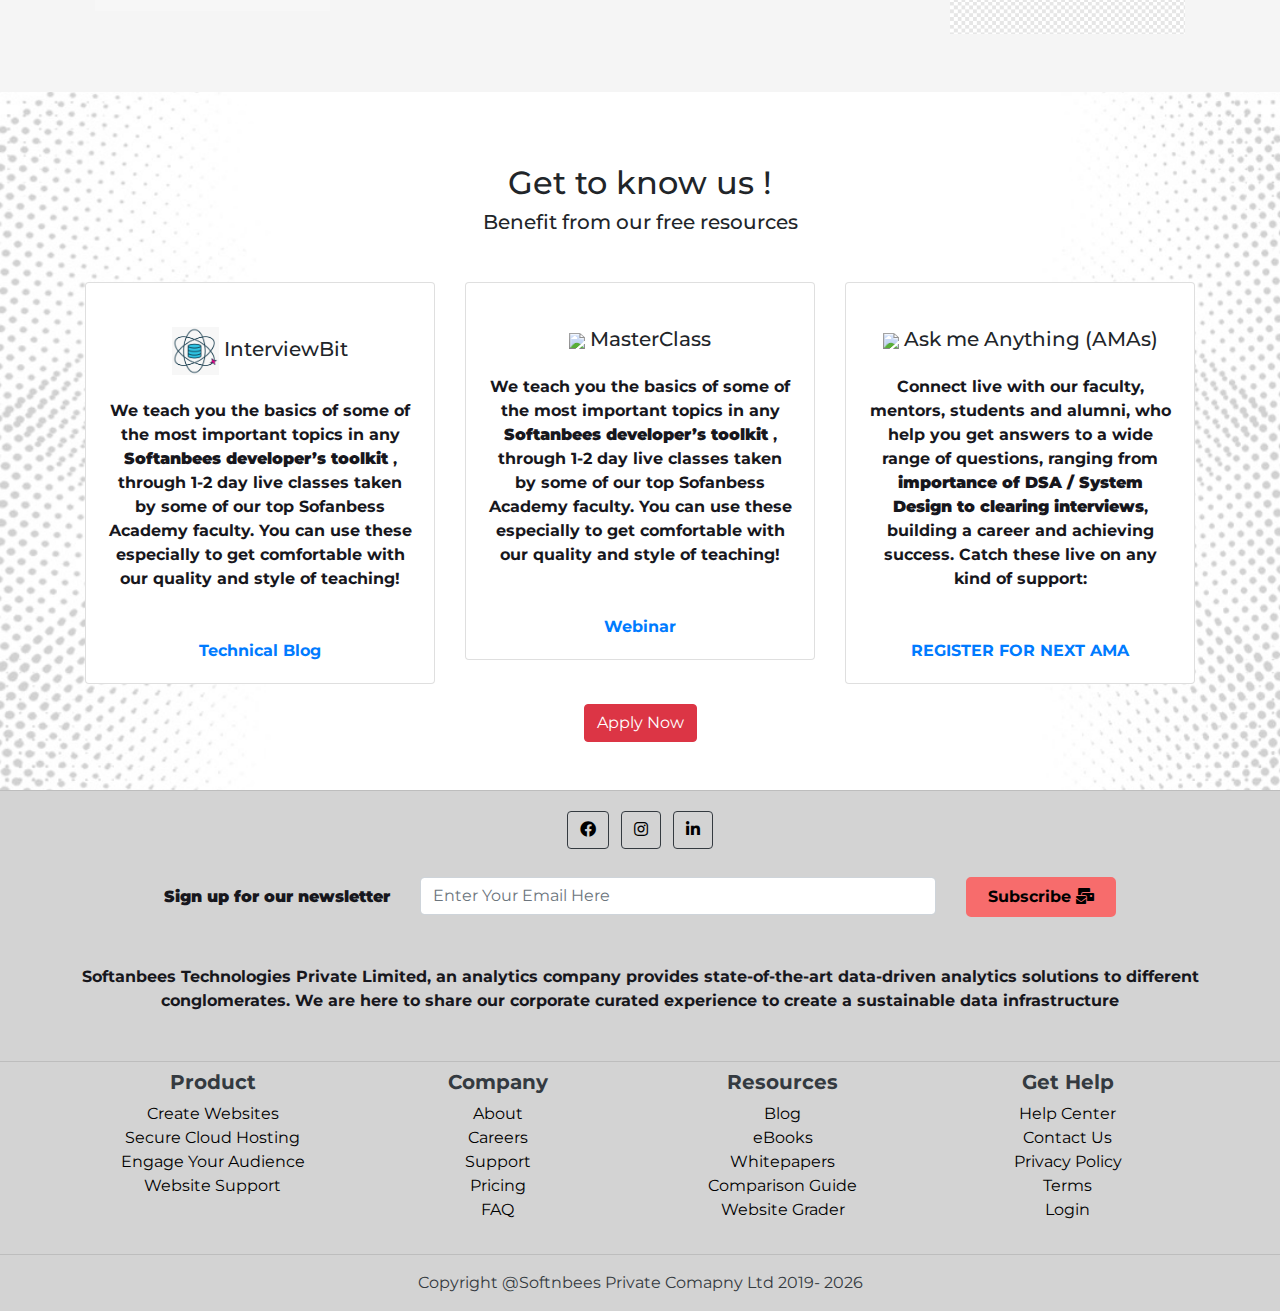
==== commit c311f4be: "added updated design" ====
--- a/index.html
+++ b/index.html
@@ -211,31 +211,48 @@
                     A program for data enthusiasts to learn <b>industry standard data product research and development</b>
                 </h3>
             </div>
-            <div class="system_box_margin ">
-                <div class="row m-2 ">
-                    <div style="background-color:#F8E9A1 " class="m-4 col-sm-12 col-md-3 system_box ">
-                        <img src="https://assets.scaler.com/assets/academy/svg/at-a-glance/structured-c36517d8d41efb3a24cbcb3fe1c8b27ffcfacb6b1462ec3e60516504a07eaff6.svg.gz " alt=" ">
-                        <h4>Flexible and user oriented, industry vetted curriculum</h4>
-                    </div>
-                    <div style="background-color:#F76C6C " class=" m-4 col-sm-12 col-md-3 system_box ">
-                        <img src="https://assets.scaler.com/assets/academy/svg/at-a-glance/live-classes-afff2e39f63a26a19ee4ae844d4b0891c20c50e4b670a224564640cbb973f867.svg.gz " alt=" ">
-                        <h4>Live classes by data veterans and expert faculties</h4>
-                    </div>
-                    <div style="background-color:#A8D0E6 " class=" m-4 col-sm-12 col-md-3 system_box ">
-                        <img src="https://assets.scaler.com/assets/academy/svg/at-a-glance/project1-9fc6130d4e271198d5f051da0712b27627c872a353dac61c91f248e4f60b6ddf.svg.gz " alt=" ">
-                        <h4>Practical experience through real life industry projects</h4>
-                    </div>
-                    <div style="background-color:#F76C6C " class="m-4 col-sm-12 col-md-3 system_box ">
-                        <img src="https://assets.scaler.com/assets/academy/svg/at-a-glance/flexibility-94067174b36a4a38b3448219f64ccd3e42b3f32667c5ff0ec8d8fab665525d87.svg.gz " alt=" ">
-                        <h4>Regular one & one mentorship by industry experts</h4>
-                    </div>
-                    <div style="background-color:#A8D0E6 " class="m-4 col-sm-12 col-md-3 system_box ">
-                        <img src="https://assets.scaler.com/assets/academy/svg/at-a-glance/career-support-c92399914995cba52680341de44c1ce49d292b1de0f10aeb58c3c58a79e3ad3b.svg.gz " alt=" ">
-                        <h4>Direct support in data science based research </h4>
-                    </div>
-                    <div style="background-color:#F8E9A1 " class="m-4 col-sm-12 col-md-3 system_box ">
-                        <img src="https://assets.scaler.com/assets/academy/svg/at-a-glance/mentor-efc7b3e100e7f2bd17f1f95f4ca28b5205ac3f4e04d4cddd064a800cc63f1c74.svg.gz " alt=" ">
-                        <h4>Following 80/20 principal in training program design</h4>
+            <div class="system_box_margin p-4 ">
+                <div class="row my-1 ">
+                    <div class=" col-sm-12 col-md-4 system_box">
+                        <div style="background-color:#F8E9A1" class="content_box">
+                            <img src="https://assets.scaler.com/assets/academy/svg/at-a-glance/structured-c36517d8d41efb3a24cbcb3fe1c8b27ffcfacb6b1462ec3e60516504a07eaff6.svg.gz " alt=" ">
+                            <h4>Flexible and user oriented, industry vetted curriculum</h4>
+                        </div>
+                        
+                    </div>
+                    <div class="col-sm-12 col-md-4 system_box ">
+                        <div  style="background-color:#F76C6C" class="content_box" >
+                            <img src="https://assets.scaler.com/assets/academy/svg/at-a-glance/live-classes-afff2e39f63a26a19ee4ae844d4b0891c20c50e4b670a224564640cbb973f867.svg.gz " alt=" ">
+                            <h4>Live classes by data veterans and expert faculties</h4>
+                        </div>
+                    </div>
+                    <div class=" col-sm-12 col-md-4 system_box ">
+                        <div style="background-color:#A8D0E6" class="content_box" >
+                            <img src="https://assets.scaler.com/assets/academy/svg/at-a-glance/project1-9fc6130d4e271198d5f051da0712b27627c872a353dac61c91f248e4f60b6ddf.svg.gz " alt=" ">
+                            <h4>Practical experience through real life industry projects</h4>
+                        </div>
+                       
+                    </div>
+                    <div  class=" col-sm-12 col-md-4 system_box ">
+                        <div style="background-color:#F76C6C" class="content_box">
+                            <img src="https://assets.scaler.com/assets/academy/svg/at-a-glance/flexibility-94067174b36a4a38b3448219f64ccd3e42b3f32667c5ff0ec8d8fab665525d87.svg.gz " alt=" ">
+                            <h4>Regular one & one mentorship by industry experts</h4>
+                        </div>
+                        
+                    </div>
+                    <div class="col-sm-12 col-md-4 system_box ">
+                        <div style="background-color:#A8D0E6" class="content_box" >
+                            <img src="https://assets.scaler.com/assets/academy/svg/at-a-glance/career-support-c92399914995cba52680341de44c1ce49d292b1de0f10aeb58c3c58a79e3ad3b.svg.gz " alt=" ">
+                            <h4>Direct support in data science based research </h4>
+                        </div>
+                       
+                    </div>
+                    <div  class="col-sm-12 col-md-4 system_box ">
+                        <div style="background-color:#F8E9A1" class="content_box">
+                            <img src="https://assets.scaler.com/assets/academy/svg/at-a-glance/mentor-efc7b3e100e7f2bd17f1f95f4ca28b5205ac3f4e04d4cddd064a800cc63f1c74.svg.gz " alt=" ">
+                            <h4>Following 80/20 principal in training program design</h4>
+                        </div>
+                      
                     </div>
                 </div>
             </div>
@@ -283,8 +300,7 @@
                                 R is used for data analysis. and statistical modeling. 
                                 R is an environment for statistical analysis.
                             </p>
-                            <a href="" data-target="#exampleModal" data-toggle="modal"
-                                >Download Course Catalog <i  class="fas fa-file-download"></i></a>
+                            <a href="" data-target="#exampleModal" data-toggle="modal">Download Catalog</a>
                         </div>
                     </div>
                 </div>
@@ -301,8 +317,7 @@
                                     For data scientists,need to incorporate statistical code into production databases or integrate data with web-based applications,
                                     Python is often the ideal choice. 
                                 </p>
-                                <a href="" data-target="#exampleModal" data-toggle="modal"
-                                >Download Course Catalog <i  class="fas fa-file-download"></i></a>
+                                <a href="" data-target="#exampleModal" data-toggle="modal">Download Catalog</a>
                         </div>
                     </div>
                 </div>
@@ -321,8 +336,7 @@
                                 Data Analysis become one of the most high-in-demand jobs around the world. As a result,
                                 Data Analyst salary in India is significantly higher than other software related professionals
                             </p>
-                            <a href="" data-target="#exampleModal" data-toggle="modal"
-                                >Download Course Catalog <i  class="fas fa-file-download"></i></a>
+                            <a href="" data-target="#exampleModal" data-toggle="modal">Download Catalog</a>
                         </div>
                     </div>
                 </div>
@@ -342,9 +356,7 @@
                                 Deep learning is a  artificial intelligence that has networks capable of learning unsupervised from 
                                 data that is unstructured or unlabeled.
                             </p>
-                            <a href="" data-target="#exampleModal" data-toggle="modal"
-                            >Download Course Catalog <i  class="fas fa-file-download"></i></a>
-                    </a>
+                            <a href="" data-target="#exampleModal" data-toggle="modal">Download Catalog</a>
                         </div>
                     </div>
                 </div>
@@ -357,8 +369,7 @@
                                 Deep learning is a  artificial intelligence that has networks capable of learning unsupervised from 
                                 data that is unstructured or unlabeled.
                             </p>
-                            <a href="" data-target="#exampleModal" data-toggle="modal"
-                                >Download Course Catalog <i  class="fas fa-file-download"></i></a>
+                            <a href="" data-target="#exampleModal" data-toggle="modal">Download Catalog</a>
                         </div>
                     </div>
                 </div>
@@ -436,61 +447,20 @@
                             <img src="asset/person-1.jpeg" alt=" ">
                         </div>
                         <div style="width: 200px; " class="flex-item ">
-                            <p>Ujjal Kumar</p>
+                            <p style="width: 100%;">Ujjal Kumar Naskar</p>
                             <p><span>Sr. Engineer</span></p>
                         </div>
                         <div class="flex-item ">
-                            <img src="asset/logo.jpg " alt=" ">
-                        </div>
-                    </div>
-                    <div class="testimonial-content ">
+                            <img src="asset/tata-power.png" alt=" ">
+                        </div>
+                    </div>
+                    <div class="testimonial-content pt-2 ">
                         <p>This training program helped me a lot to better understand the data that we had in our organization. I will get to know how I can use my domain knowledge for better understanding . The instructors are pretty good at explaining all the concepts as well as the practical assessment . I would like to recommend this training program as a starter to get into the world of data science</p>
                     </div>
                     <div class="read_more ">
                         <button class="btn btn-danger ">Read More ></button>
                     </div>
                 </div>
-                <div class="item image-name-testimonial ">
-                    <div class="flex-items ">
-                        <div class="flex-item ">
-                            <img src="asset/person-1.jpeg" alt=" ">
-                        </div>
-                        <div style="width: 200px; " class="flex-item ">
-                            <p>Ujjal Kumar</p>
-                            <p><span>Sr. Engineer</span></p>
-                        </div>
-                        <div class="flex-item ">
-                            <img src="asset/logo.jpg " alt=" ">
-                        </div>
-                    </div>
-                    <div class="testimonial-content ">
-                        <p>This training program helped me a lot to better understand the data that we had in our organization. I will get to know how I can use my domain knowledge for better understanding . The instructors are pretty good at explaining all the concepts as well as the practical assessment . I would like to recommend this training program as a starter to get into the world of data science</p>
-                    </div>
-                    <div class="read_more ">
-                        <button class="btn btn-danger ">Read More ></button>
-                    </div>
-                </div>
-                <div class="item image-name-testimonial ">
-                    <div class="flex-items ">
-                        <div class="flex-item ">
-                            <img src="asset/person-1.jpeg" alt=" ">
-                        </div>
-                        <div style="width: 200px; " class="flex-item ">
-                            <p>Ujjal Kumar</p>
-                            <p><span>Sr. Engineer</span></p>
-                        </div>
-                        <div class="flex-item ">
-                            <img src="asset/logo.jpg " alt=" ">
-                        </div>
-                    </div>
-                    <div class="testimonial-content ">
-                        <p>This training program helped me a lot to better understand the data that we had in our organization. I will get to know how I can use my domain knowledge for better understanding . The instructors are pretty good at explaining all the concepts as well as the practical assessment . I would like to recommend this training program as a starter to get into the world of data science</p>
-                    </div>
-                    <div class="read_more ">
-                        <button class="btn btn-danger ">Read More ></button>
-                    </div>
-                </div>
-
             </div>
         </div>
     </section>
@@ -691,63 +661,39 @@
 
     <!-- partnership starts -->
 
-    <section id="partnership" style="background-color: aliceblue; " class="section pt-5 pb-5 ">
+    <section id="partnership" style="background-color:whitesmoke ; " class="section pt-5 pb-5 ">
         <div class="container ">
             <h3 style="text-align: center; ">Our alumni work at reputed technology companies and promising startups</h3>
             <div class="row partnership pt-5 ">
 
-                <div class="col-sm-6 col-md-6 individul-part d-flex justify-content-center ">
-                    <div class="partnership-items ">
-                        <div class="partnership-item ">
+                <div class="col-sm-6 col-md-3 individul-part d-flex justify-content-center ">
+                    <!-- <div class="partnership-items "> -->
+                        <div class="partnership-item  ">
                             <img style="width: 100%; " src="asset/partner_1.jpeg" alt=" ">
                         </div>
-                        <div class="partnership-item ">
-                            <img style="width: 100%; " src="asset/partner_2.png" alt=" ">
-                        </div>
+                </div>
+                <div class="col-sm-6 col-md-3 individul-part d-flex justify-content-center ">
+                    <div class="partnership-item ">
+                        <img style="width: 100%; " src="asset/partner_2.png" alt=" ">
+                    </div>
+                </div>
+                <div class="col-sm-6 col-md-3 individul-part d-flex justify-content-center ">
                         <div class="partnership-item ">
                             <img style="width: 100%; " src="asset/partner_3.png" alt=" ">
                         </div>
-                    </div>
-                </div>
-                <div class="col-sm-6 col-md-6 individul-part d-flex justify-content-center ">
-                    <div class="partnership-items ">
-                        <div class="partnership-item ">
-                            <img style="width: 100%; " src="asset/partner_4.jpg" alt=" ">
-                        </div>
-                        <div class="partnership-item ">
-                            <img style="width: 100%; " src="asset/partner_1.jpeg" alt=" ">
-                        </div>
-                        <div class="partnership-item ">
-                            <img style="width: 100%; " src="asset/partner_2.png" alt=" ">
-                        </div>
-                    </div>
-                </div>
-                <div class="col-sm-6 col-md-6 individul-part d-flex justify-content-center ">
-                    <div class="partnership-items ">
-                        <div class="partnership-item ">
-                            <img style="width: 100%; " src="asset/partner_1.jpeg" alt=" ">
-                        </div>
-                        <div class="partnership-item ">
-                            <img style="width: 100%; " src="asset/partner_2.png" alt=" ">
-                        </div>
-                        <div class="partnership-item ">
-                            <img style="width: 100%; " src="asset/partner_3.png" alt=" ">
-                        </div>
-                    </div>
-                </div>
-                <div class="col-sm-6 col-md-6 individul-part d-flex justify-content-center ">
-                    <div class="partnership-items ">
-                        <div class="partnership-item ">
-                            <img style="width: 100%; " src="asset/partner_4.jpg" alt=" ">
-                        </div>
-                        <div class="partnership-item ">
-                            <img style="width: 100%; " src="asset/partner_1.jpeg" alt=" ">
-                        </div>
-                        <div class="partnership-item ">
-                            <img style="width: 100%; " src="asset/partner_2.png" alt=" ">
-                        </div>
-                    </div>
-                </div>
+                    <!-- </div> -->
+                </div>
+                <div class="col-sm-6 col-md-3 individul-part d-flex justify-content-center ">
+                    <div class="partnership-item ">
+                        <img style="width: 100%; " src="asset/tata-power.png" alt=" ">
+                    </div>
+                <!-- </div> -->
+            </div>
+                
+            </div>
+
+               
+               
             </div>
         </div>
     </section>
@@ -824,34 +770,19 @@
     <!--Social buttons-->
     <section class="mb-4">
       <!-- Facebook -->
-      <a class="btn btn-outline-dark btn-floating m-1" href="#!" role="button"
+      <a target="_blank" class="btn btn-outline-dark btn-floating m-1" href="https://www.facebook.com/softanbees" role="button"
         ><i class="fab fa-facebook-f"></i
       ></a>
-  
-      <!-- Twitter -->
-      <a class="btn btn-outline-dark  btn-floating m-1" href="#!" role="button"
-        ><i class="fab fa-twitter"></i
-      ></a>
-  
-      <!-- Google -->
-      <a class="btn btn-outline-dark  btn-floating m-1" href="#!" role="button"
-        ><i class="fab fa-google"></i
-      ></a>
-  
       <!-- Instagram -->
-      <a class="btn btn-outline-dark  btn-floating m-1" href="#!" role="button"
+      <a target="_blank" class="btn btn-outline-dark  btn-floating m-1" href="https://www.instagram.com/softanbees/" role="button"
         ><i class="fab fa-instagram"></i
       ></a>
   
       <!-- Linkedin -->
-      <a class="btn btn-outline-dark  btn-floating m-1" href="#!" role="button"
+      <a target="_blank" class="btn btn-outline-dark  btn-floating m-1" href="https://www.linkedin.com/company/softanbees-technologies/" role="button"
         ><i class="fab fa-linkedin-in"></i
       ></a>
   
-      <!-- Github -->
-      <a class="btn btn-outline-dark  btn-floating m-1" href="#!" role="button"
-        ><i class="fab fa-github"></i
-      ></a>
     </section>
     <!-- Section: Social media -->
   
@@ -881,7 +812,7 @@
           <!--Grid column-->
           <div class="col-auto">
             <!-- Submit button -->
-            <button style="height: 40px; width: 150px !important;" type="submit" class="button-style mb-4">
+            <button type="submit" class="button-style mb-4 newsletter_btn">
               Subscribe  <i class="fas fa-mail-bulk"> </i>
             </button>
           </div>
@@ -894,10 +825,8 @@
   
     <!-- Section: Text -->
     <section class="mb-4">
-      <p>
-        Lorem ipsum dolor sit amet consectetur adipisicing elit. Sunt distinctio earum
-        repellat quaerat voluptatibus placeat nam, commodi optio pariatur est quia magnam
-        eum harum corrupti dicta, aliquam sequi voluptate quas.
+      <p class="p-4">
+        Softanbees Technologies Private Limited, an analytics company provides state-of-the-art data-driven analytics solutions to different conglomerates. We are here to share our corporate curated experience to create a sustainable data infrastructure
       </p>
     </section>
     <!-- Section: Text -->
--- a/main.css
+++ b/main.css
@@ -122,10 +122,10 @@
   border-radius: 10px;
 }
 
-.banner_transparent {
-  /* margin-top: -15rem; */
-  /* background: transparent; */
-}
+/* .banner_transparent { */
+/* margin-top: -15rem; */
+/* background: transparent; */
+/* } */
 
 .system_box_margin {
   text-align: center;
@@ -134,15 +134,16 @@
 }
 
 .system_box {
-  width: 100px;
+  width: 100%;
+}
+.content_box {
   height: 250px;
-  /* background-color: #0041ca; */
-  border-radius: 5px;
+  width: 100%;
   padding: 15px 10px 10px 10px;
-  /* margin: 10px 25px 10px 25px !important; */
-}
-
-.system_box h4 {
+  margin-bottom: 10px;
+  border-radius: 5px;
+}
+.content_box h4 {
   margin-top: 10px !important;
 }
 
@@ -172,9 +173,9 @@
   position: absolute;
   bottom: 40px;
   color: black;
-  background-color: #f8e9a1;
-  border-radius: 5px;
-  border: 5px solid #f8e9a1;
+  background-color: #f76c6c;
+  border-radius: 5px;
+  border: 5px solid #f76c6c;
   border-width: 2px;
   border-style: solid;
   border-radius: 16px;
@@ -191,7 +192,7 @@
 
 .recomonded-card a:hover {
   color: black;
-  background-color: turquoise;
+  background-color:white;
 }
 
 .tab_link_design {
@@ -199,10 +200,12 @@
   border-radius: 5px;
   font-weight: 700;
   color: black !important;
+  margin-right: 48px;
 }
 
 .nav-link.active {
   background-color: #f76c6c !important;
+  border-radius: 18px !important;
 }
 
 .upcomming_courses {
@@ -292,17 +295,6 @@
 .trained span {
   font-size: 45px;
 } */
-
-
-
-
-
-
-
-
-
-
-
 
 /* new */
 
@@ -330,7 +322,6 @@
   display: flex;
   overflow-x: auto;
   justify-content: start;
-  
 }
 
 .tab-links {
@@ -357,7 +348,6 @@
 }
 
 .tab-links:nth-of-type(1).active {
-  
   color: #eec63b;
   border-color: #eec63b;
 }
@@ -379,7 +369,6 @@
   /* border: 1px solid #15202b; */
   background-color: whitesmoke;
   overflow: hidden;
-
 }
 
 .tab-content_intern {
@@ -398,8 +387,8 @@
   display: block;
 }
 
-
-.tab-content_intern h3,p {
+.tab-content_intern h3,
+p {
   font-weight: 700;
   color: #17171d;
 }
@@ -424,22 +413,6 @@
 } */
 
 /* new */
-
-
-
-
-
-
-
-
-
-
-
-
-
-
-
-
 
 .benifits {
   background-image: url("");
@@ -486,11 +459,13 @@
 .items {
   display: flex;
   overflow-x: auto;
+  
 }
 
 .items .item {
-  min-width: 313px;
-  height: 487px;
+  min-width: 475px;
+  width: 475px;
+  height: 394px;;
   background: white;
   margin: 10px;
   border-radius: 5px;
@@ -500,6 +475,7 @@
 .read_more {
   border-top: 1px solid darkblue;
   padding-top: 20px;
+  text-align: center;
 }
 
 .flex-items {
@@ -568,9 +544,13 @@
 .read_more_btn {
   font-weight: bold;
   color: whitesmoke;
-  background-color: #374785;
-  border: #374785;
+  background-color:rgb(220, 53, 69);
+  border:rgb(220, 53, 69);
   text-decoration: none;
+}
+.read_more_btn:hover{
+ overflow: hidden;
+ color: black;
 }
 
 .linkedin_icon {
@@ -657,6 +637,14 @@
   padding: 10px;
 }
 
+
+.middle_partner_logo{
+  display: block;
+  margin-left: auto;
+  margin-right: auto;
+}
+
+
 .box {
   width: 350px;
   height: 610px;
@@ -732,6 +720,18 @@
   background-color: lightgray;
 }
 
+.newsletter_btn{
+  height: 40px;
+  width: 150px !important;
+  background-color:#f76c6c !important;
+  cursor: pointer;
+  border: 2px solid #f76c6c !important;
+  border-radius: 5px;
+  font-weight: 700;
+}
+
+
+
 /* footer end */
 
 @media (max-width: 720px) {
@@ -834,12 +834,12 @@
     display: block;
     text-align: center;
   }
-  .system_box {
-    width: 80px;
+  .content_box {
+    width: 100%;
     height: 100px;
   }
-  .system_box {
-    width: 80px;
+  .content_box {
+    /* width: 80px; */
     height: auto;
     margin: 0px 0px 10px 0px !important;
   }
@@ -906,7 +906,6 @@
     height: 840px;
   }
   .tabs_intern {
-
     margin-left: 0px !important;
   }
 }
--- a/asset/css/particle.css
+++ b/asset/css/particle.css
@@ -8,8 +8,8 @@
 }
 
 .input-btn-main{
-  border-radius: 25px !important;
-  height: 80px !important;
+  border-radius: 10px !important;
+  height: 55px  !important;
 }
 
 
@@ -24,9 +24,11 @@
 
 .btn-journey {
     position: absolute !important;
+    height: 53px !important;
     z-index: 10 !important;
-    margin-left: -8rem;
-    margin-top: 18px;
+    margin-left: -165px;
+    margin-top: 1px !important;
+    width: 165px !important;
     text-decoration: none;
     text-align: center;
     color: #17171d;
@@ -70,7 +72,7 @@
 
 #profession label {
   /* float:left; */
-  width:100px;
+  /* width:100px; */
   margin:4px;
   background-color:#EFEFEF;
   border-radius:4px;
@@ -86,6 +88,7 @@
   padding:13px 0px;
   display:block;
   font-weight: bold;
+  padding: 5px;
 }
 
 #profession label input {
@@ -95,19 +98,21 @@
 }
 
 #profession input:checked + span {
-  background-color:#f80404;
+  background-color:brown;
   color:#F7F7F7;
 }
 
 
 
 #profession .blue {
-  background-color:#bff109;
+  background-color:white;
+  border: 2px solid brown ;
   color:#333;
 }
 
 #profession .green {
-  background-color:#dbb449;
+  background-color:white;
+  border: 2px solid brown ;
   color:#333;
 }
 
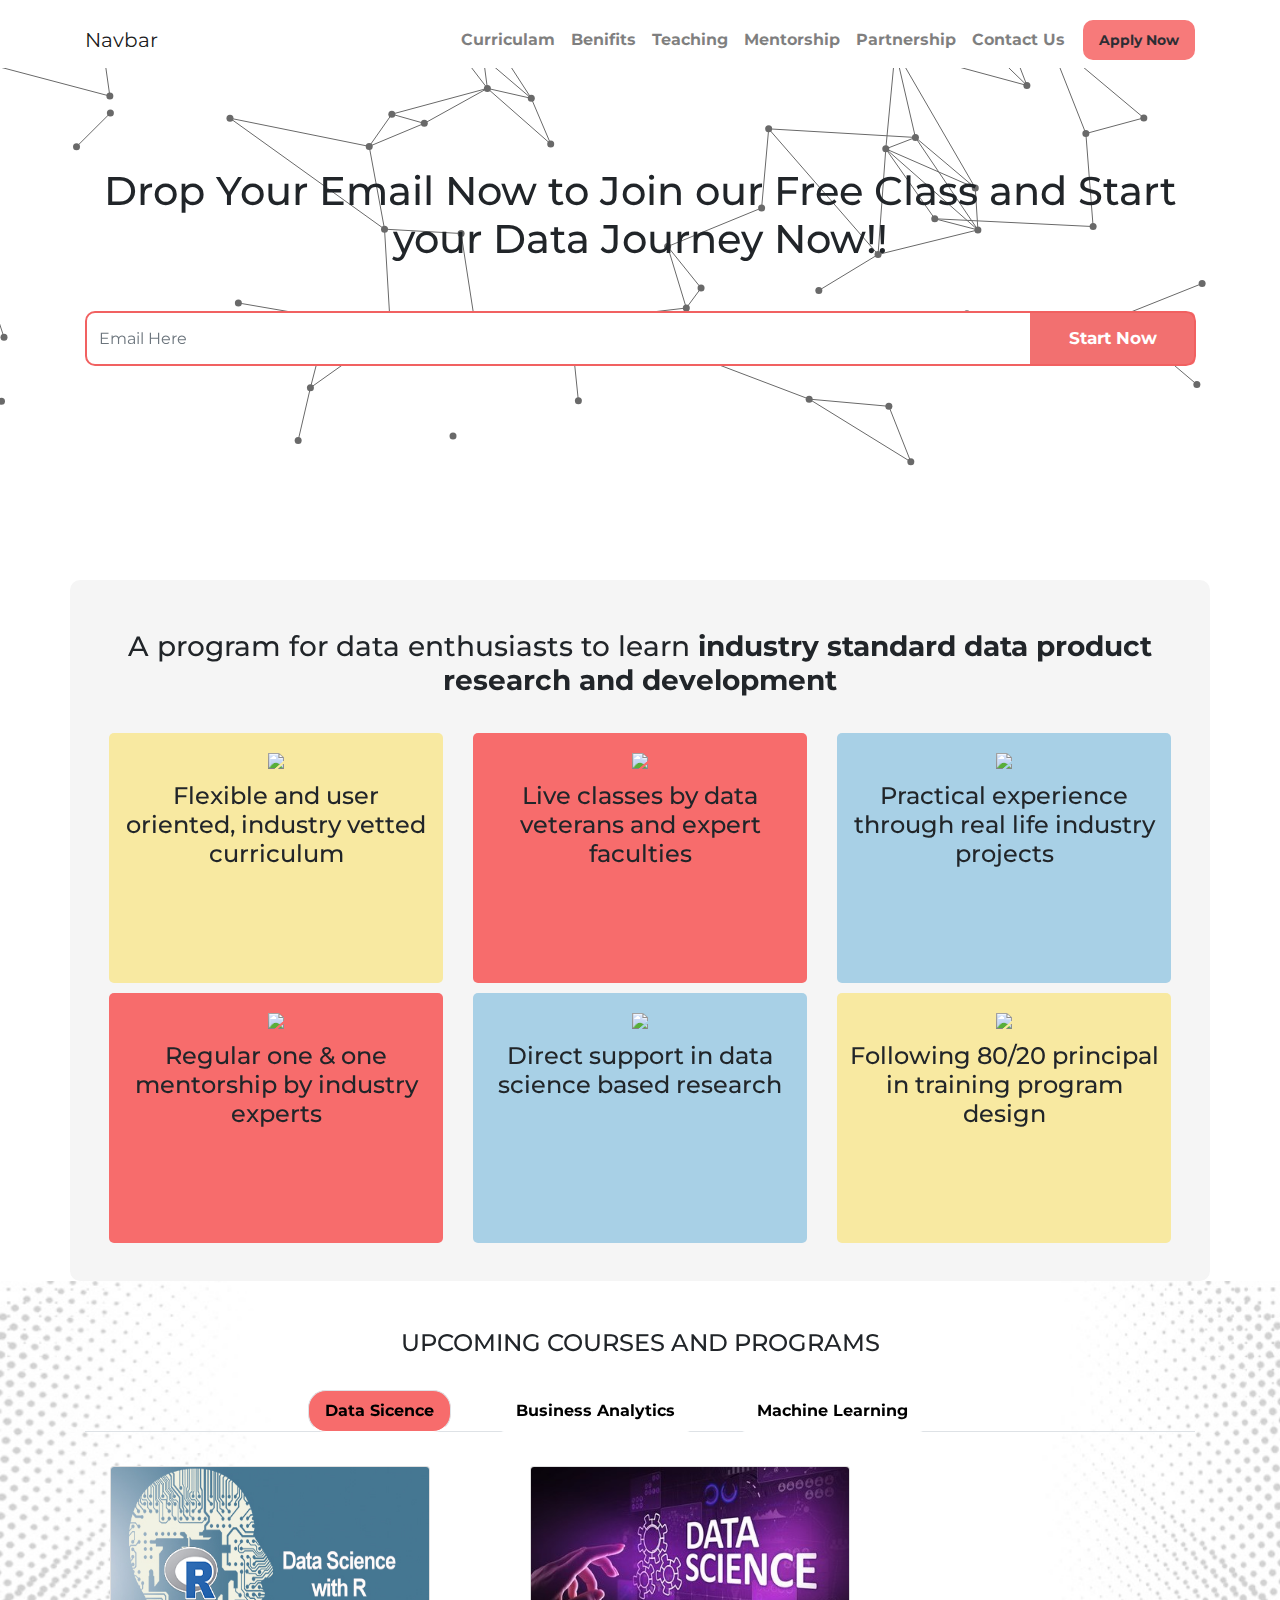
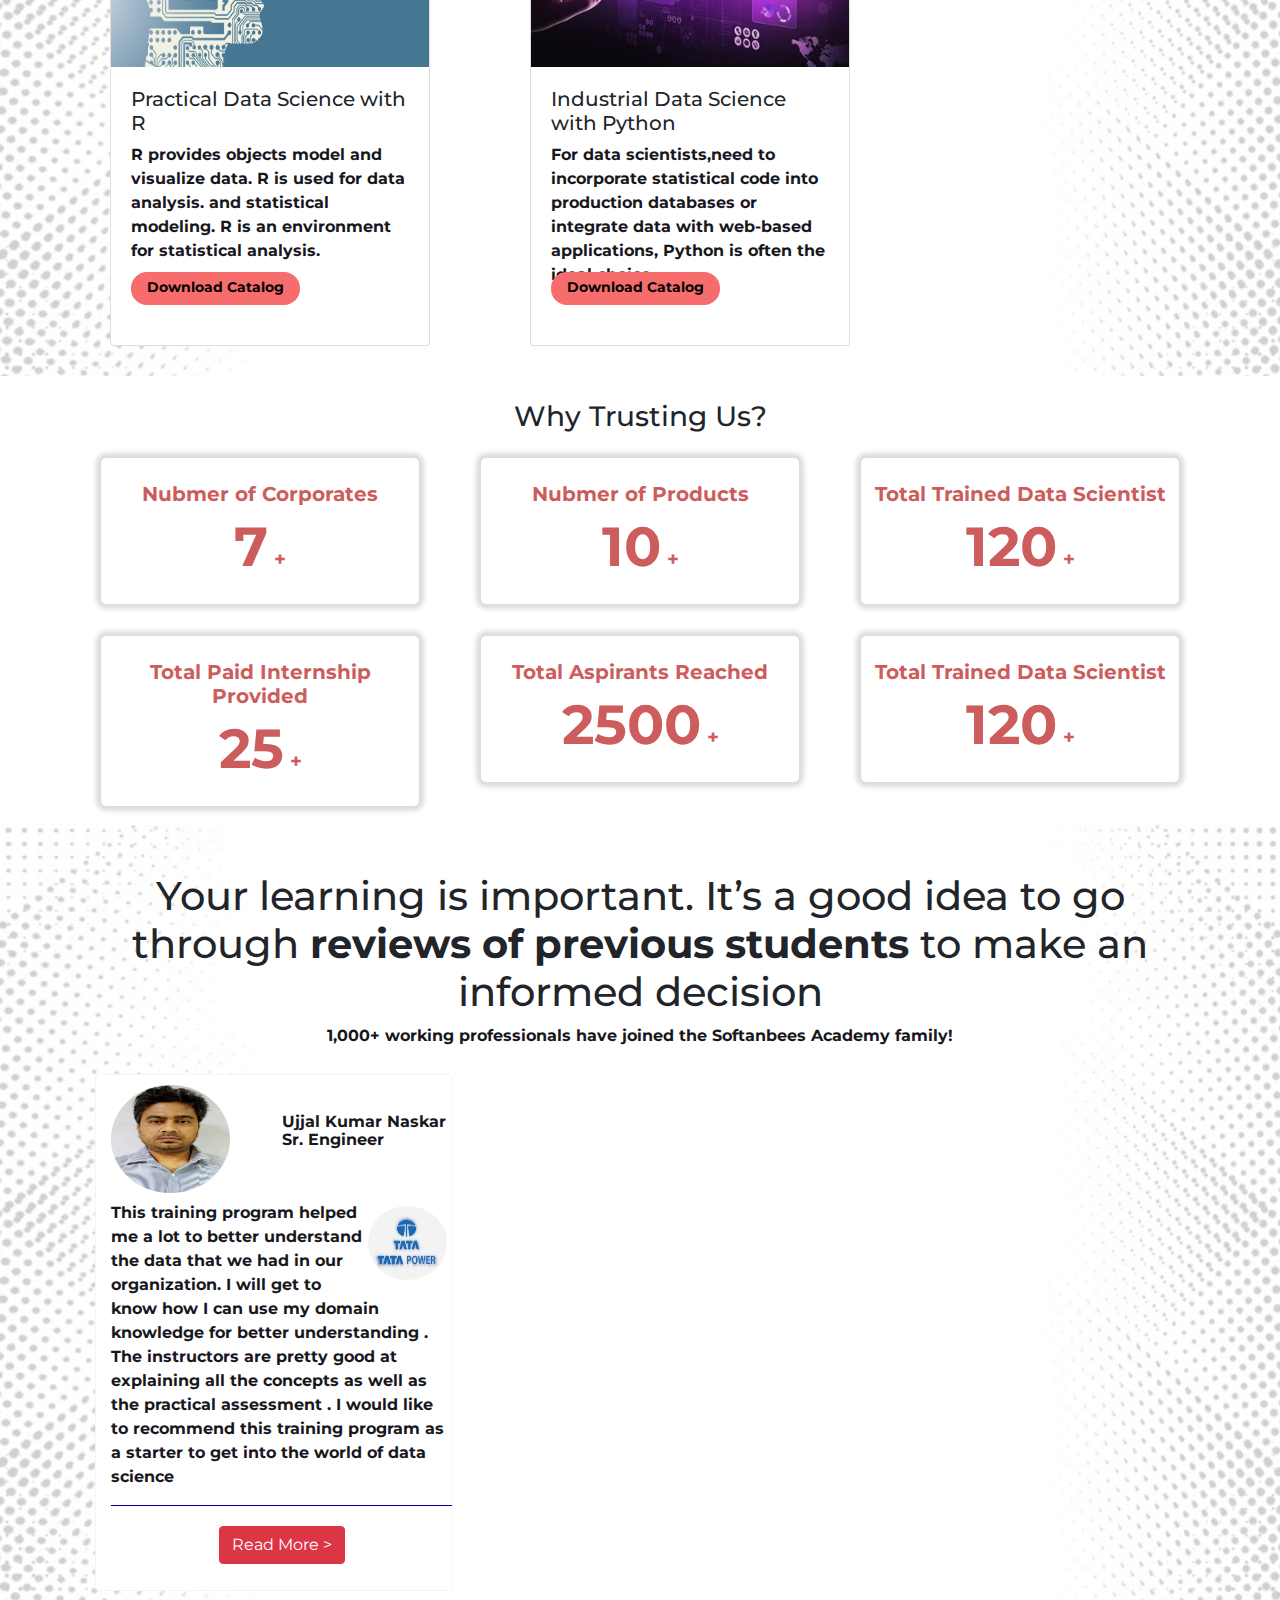
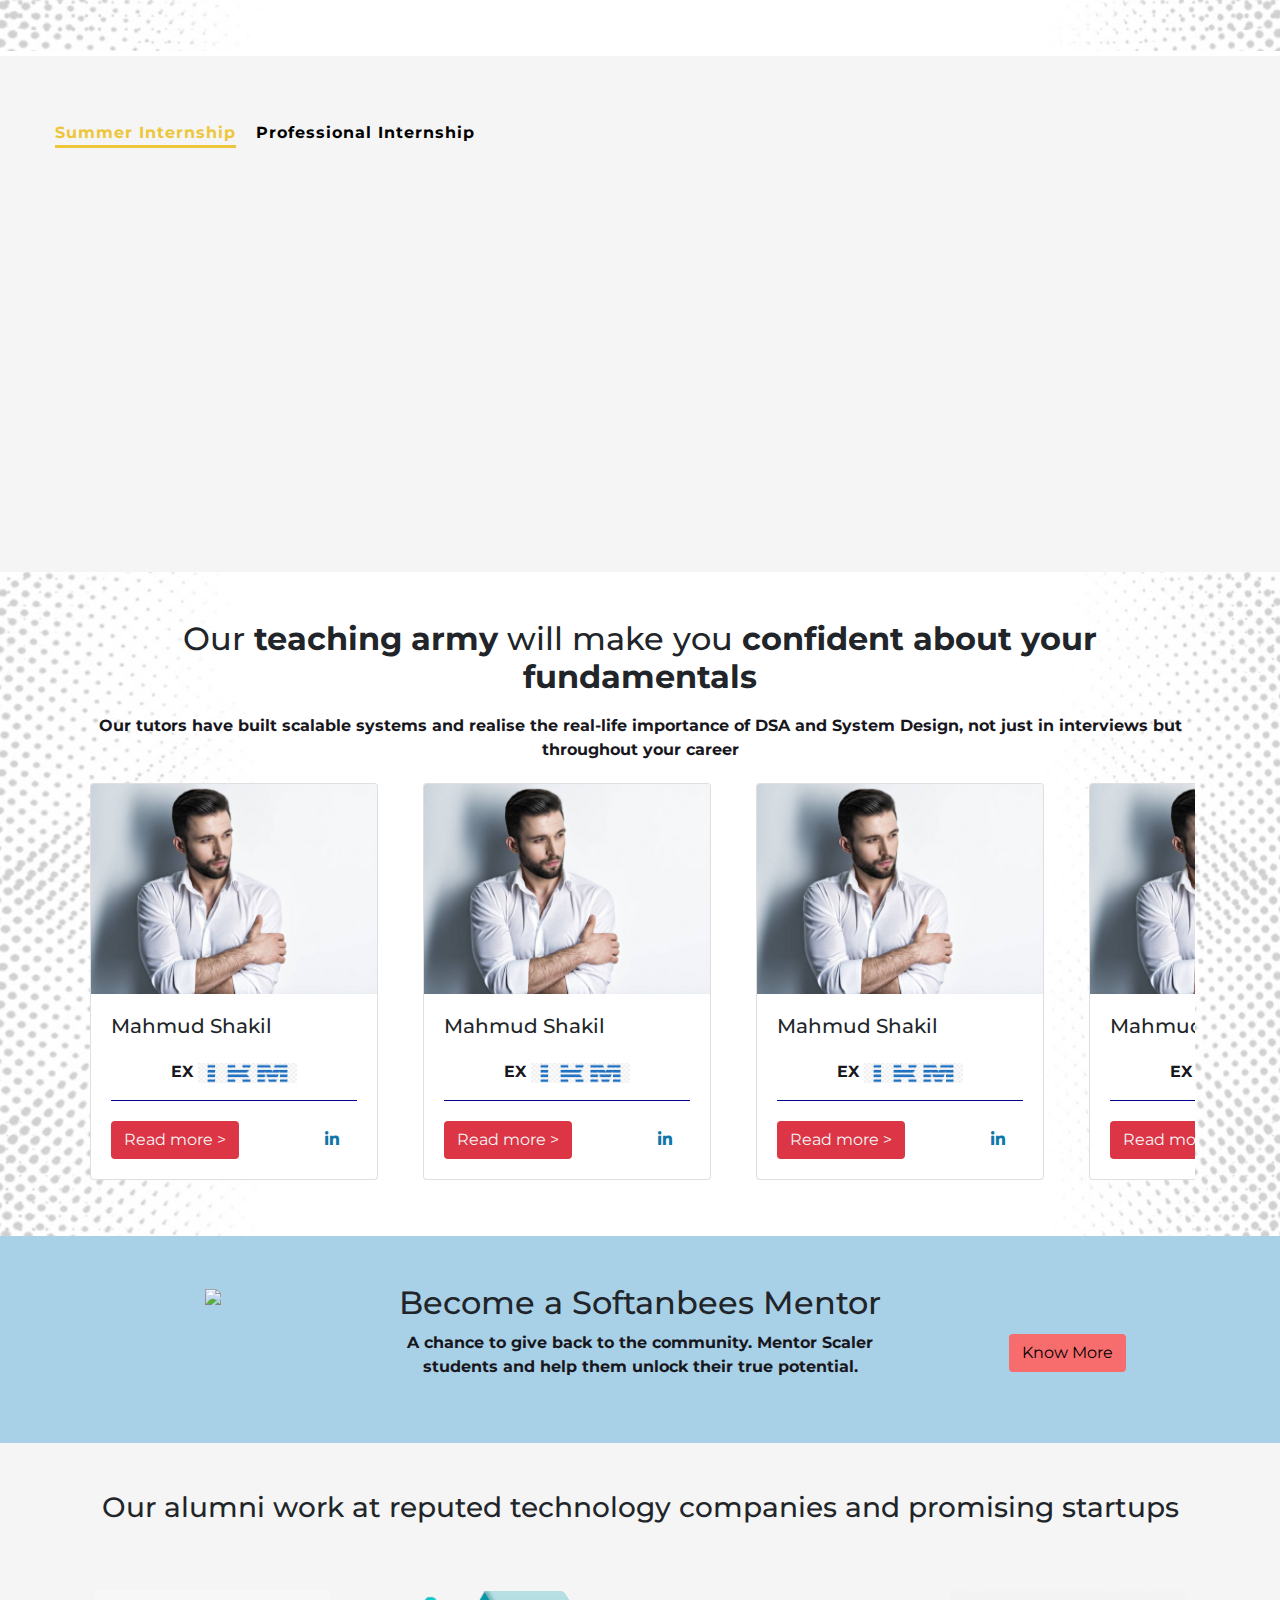
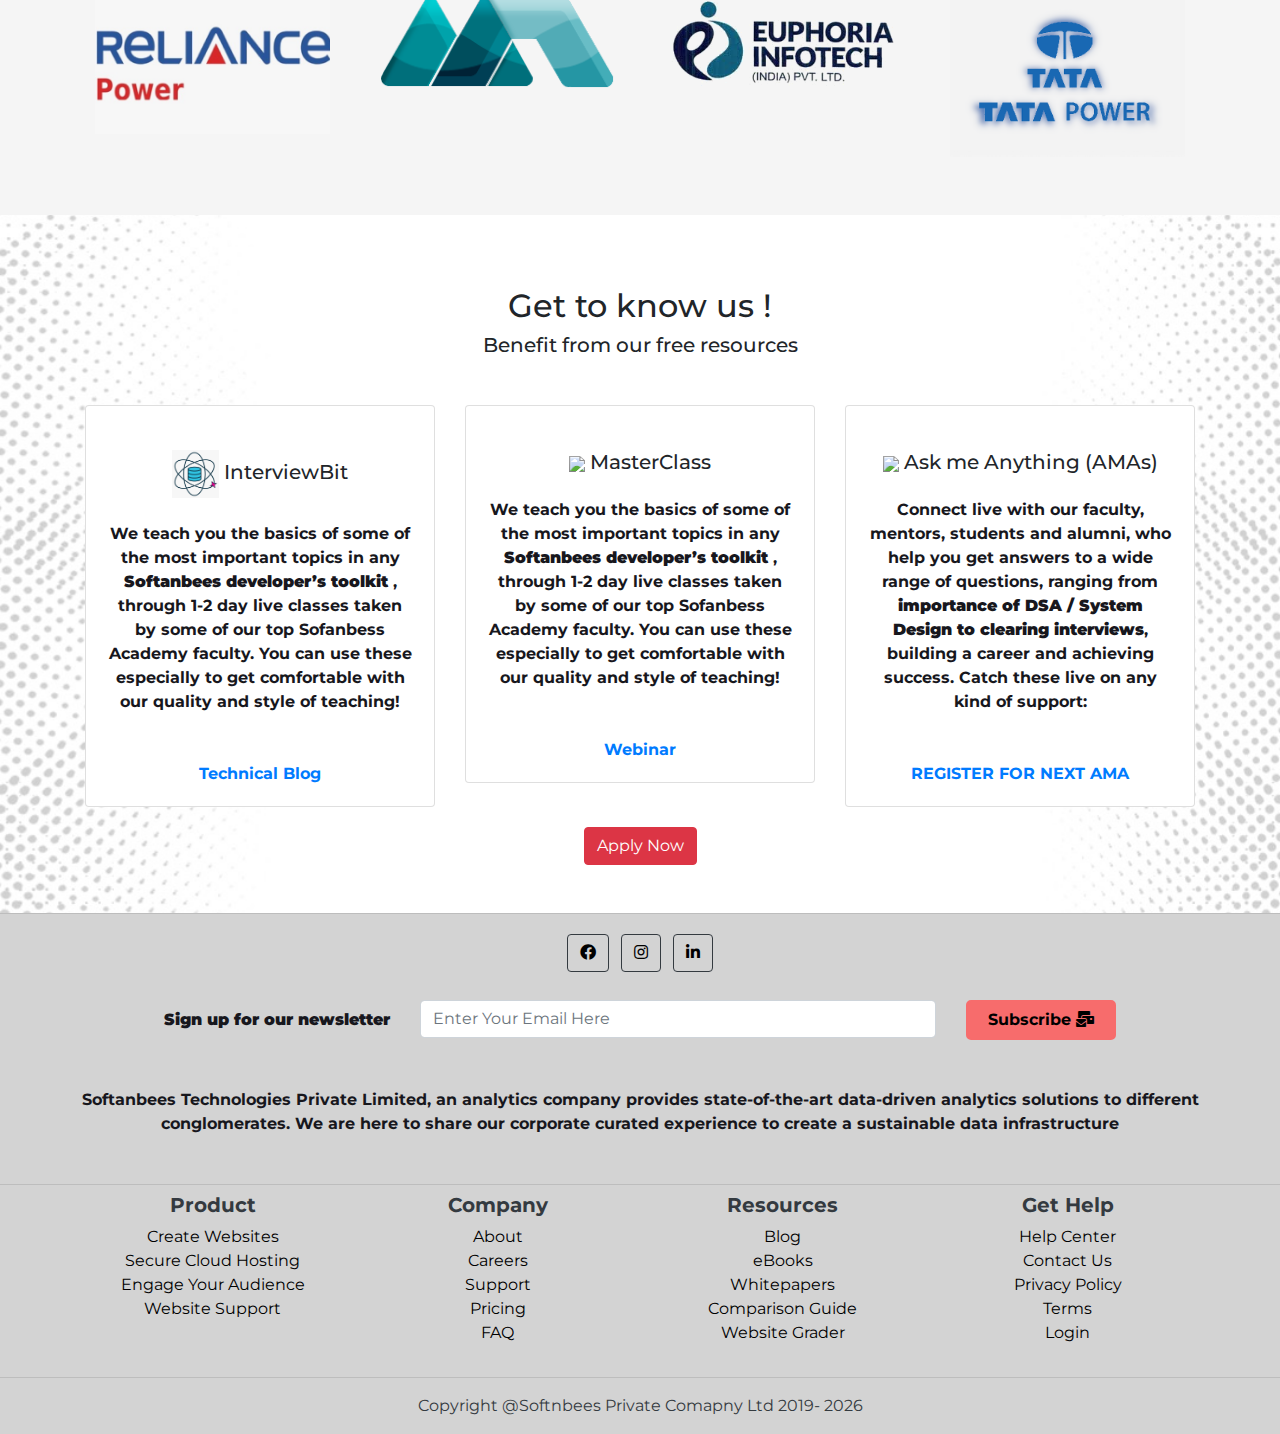
==== commit 48e54f69: "added new feature" ====
--- a/index.html
+++ b/index.html
@@ -16,11 +16,12 @@
     
     <link rel="stylesheet" href="main.css" />
     <link rel="stylesheet" href="style.css" />
-    <link rel="stylesheet" href="asset/css/particle.css" />
+   
     <link rel="stylesheet" href="https://cdnjs.cloudflare.com/ajax/libs/font-awesome/4.7.0/css/font-awesome.min.css" />
     <link rel="stylesheet" href="https://maxcdn.bootstrapcdn.com/bootstrap/4.0.0/css/bootstrap.min.css" integrity="sha384-Gn5384xqQ1aoWXA+058RXPxPg6fy4IWvTNh0E263XmFcJlSAwiGgFAW/dAiS6JXm" crossorigin="anonymous">
     <script src="https://maxcdn.bootstrapcdn.com/bootstrap/4.0.0/js/bootstrap.min.js" integrity="sha384-JZR6Spejh4U02d8jOt6vLEHfe/JQGiRRSQQxSfFWpi1MquVdAyjUar5+76PVCmYl" crossorigin="anonymous"></script>
     <script src="https://cdn.jsdelivr.net/npm/bootstrap@5.0.0-beta2/dist/js/bootstrap.bundle.min.js" integrity="sha384-b5kHyXgcpbZJO/tY9Ul7kGkf1S0CWuKcCD38l8YkeH8z8QjE0GmW1gYU5S9FOnJ0" crossorigin="anonymous"></script>
+    <link rel="stylesheet" href="asset/css/particle.css" />
     
 </head>
 
@@ -450,12 +451,10 @@
                             <p style="width: 100%;">Ujjal Kumar Naskar</p>
                             <p><span>Sr. Engineer</span></p>
                         </div>
-                        <div class="flex-item ">
-                            <img src="asset/tata-power.png" alt=" ">
-                        </div>
                     </div>
                     <div class="testimonial-content pt-2 ">
-                        <p>This training program helped me a lot to better understand the data that we had in our organization. I will get to know how I can use my domain knowledge for better understanding . The instructors are pretty good at explaining all the concepts as well as the practical assessment . I would like to recommend this training program as a starter to get into the world of data science</p>
+                       
+                        <p> <img  src="asset/tata-power-1.png" alt="">This training program helped me a lot to better understand the data that we had in our organization. I will get to know how I can use my domain knowledge for better understanding . The instructors are pretty good at explaining all the concepts as well as the practical assessment . I would like to recommend this training program as a starter to get into the world of data science</p>
                     </div>
                     <div class="read_more ">
                         <button class="btn btn-danger ">Read More ></button>
@@ -685,7 +684,7 @@
                 </div>
                 <div class="col-sm-6 col-md-3 individul-part d-flex justify-content-center ">
                     <div class="partnership-item ">
-                        <img style="width: 100%; " src="asset/tata-power.png" alt=" ">
+                        <img style="width: 100%; " src="asset/tata-power-1.png" alt=" ">
                     </div>
                 <!-- </div> -->
             </div>
--- a/main.css
+++ b/main.css
@@ -463,9 +463,9 @@
 }
 
 .items .item {
-  min-width: 475px;
-  width: 475px;
-  height: 394px;;
+  min-width: 358px;
+  width: 358px;
+  height: 517px;
   background: white;
   margin: 10px;
   border-radius: 5px;
@@ -489,7 +489,7 @@
 }
 
 .flex-item img {
-  width: 80%;
+  width: 70%;
   height: 108px;
   border-radius: 50%;
 }
@@ -501,6 +501,14 @@
 .image-name-testimonial {
   padding-left: 15px;
   padding-top: 10px;
+}
+
+.testimonial-content img {
+  float: right !important;
+  padding: 5px;
+  width: 26%;
+  height: 84px;
+  border-radius: 50%;
 }
 
 .mentroship_section {
@@ -908,4 +916,53 @@
   .tabs_intern {
     margin-left: 0px !important;
   }
-}
+  .border-line{
+    border-right: 0px solid darkgray !important;
+    border-bottom: 2px solid darkgray;
+    padding-bottom: 34px;
+}
+.border-line-1{
+  margin-top: 34px;
+}
+
+
+/* course Details start  */
+
+
+
+.instructor_info{
+  padding-top: 60px;
+  padding-bottom: 20px !important;
+  padding-left: 15px !important;
+  margin-left: 0px !important;
+  background-color: white;
+  margin-top: 100px !important;
+  width: 100% !important;
+  border-radius: 2px 3px 4px 4px;
+  border-bottom: 8px solid  #0a5dc9;
+  box-shadow: 2px 3px 9px 9px #aaaaaa;
+ }
+
+ .instructor_info img{
+  margin-top: -130px !important;
+  margin-left: 0px !important;
+  width: 120px !important;
+  height: 120px !important;
+  /* float: left; */
+  border: 4px solid #fff;
+  box-shadow: 0 2px 8px 0 rgb(0 0 0 / 10%);
+  border-radius: 8px;
+}
+
+.certificate img{
+margin-top: 30px;
+}
+/* .online_bootcamp video{
+  width:320 ;
+  height: 240 ;
+} */
+
+
+/* Course details ends  */
+
+}
--- a/style.css
+++ b/style.css
@@ -11,6 +11,7 @@
   /*font-family: 'Roboto', sans-serif;*/
   font-family: 'Montserrat', sans-serif;
   overflow-x: hidden;
+  scroll-behavior: smooth;
 }
 
 
@@ -25,6 +26,8 @@
 .shfooter .collapse {
   display: inherit;
 }
+
+
 @media (max-width:767px) {
   .shfooter ul {
     margin-bottom: 0;
--- a/asset/css/particle.css
+++ b/asset/css/particle.css
@@ -1,121 +1,135 @@
 #particles{
-    width: 100%;
-    height: 500px !important;
+  width: 100%;
+  height: 500px !important;
 }
 .intro{
-    margin-top: -333px !important;
-    text-align: center;
+  margin-top: -333px !important;
+  text-align: center;
 }
 
 .input-btn-main{
-  border-radius: 10px !important;
-  height: 55px  !important;
+border-radius: 10px !important;
+height: 55px  !important;
+border: 2px solid #f16161 !important;
 }
 
 
 
 
 .flex1 {
-    display: flex;
-  }
-  .flex2 {
-    flex: 1;
-  }
+  display: flex;
+}
+.flex2 {
+  flex: 1;
+}
 
 .btn-journey {
-    position: absolute !important;
-    height: 53px !important;
-    z-index: 10 !important;
-    margin-left: -165px;
-    margin-top: 1px !important;
-    width: 165px !important;
-    text-decoration: none;
-    text-align: center;
-    color: #17171d;
-    background-color: #f16161;
-    border-radius: 10px !important;
-    border: 5px solid #f16161 !important;
-    border-width: 2px !important;
-    border-style: solid !important;
-    height: 40px;
-    padding: 4px 14px;
-    min-height: 30px;
-    min-width: 100px;
-    padding-bottom: 4.5px;
-    padding-top: 5.5px;
-    font-size: 17px !important;
-    font-weight: 700 !important;
-    opacity: 0.9;
-  }
-  
-  .btn-journey:hover {
-    color: #17171d;
-    text-decoration: none;
-    box-shadow: 0 5px 25px #f76c6c;
-    /* box-shadow: 3px 3px 3px 3px #f76C6C; */
-    opacity: 1;
-    transition: background-color 0.5s ease-out, -webkit-box-shadow 0.2s ease-out;
-    transition: background-color 0.5s ease-out, box-shadow 0.2s ease-out;
-    transition: background-color 0.5s ease-out, box-shadow 0.2s ease-out,
-      -webkit-box-shadow 0.2s ease-out;
-  }
-  
+  position: absolute !important;
+  height: 53px !important;
+  z-index: 10 !important;
+  margin-left: -165px;
+  margin-top: 1px !important;
+  width: 165px !important;
+  text-decoration: none;
+  text-align: center;
+  color:white;
+  background-color: #f16161;
+  border-radius: 1px 5px 5px 1px !important;
+  border: 5px solid #f16161 !important;
+  border-width: 2px !important;
+  border-style: solid !important;
+  height: 40px;
+  padding: 4px 14px;
+  min-height: 30px;
+  min-width: 100px;
+  padding-bottom: 4.5px;
+  padding-top: 5.5px;
+  font-size: 17px !important;
+  font-weight: 700 !important;
+  opacity: 0.9;
+}
+
+.btn-journey:hover {
+  color: white;
+  text-decoration: none;
+  box-shadow: 0 5px 25px #f76c6c;
+  /* box-shadow: 3px 3px 3px 3px #f76C6C; */
+  opacity: 1;
+  transition: background-color 0.5s ease-out, -webkit-box-shadow 0.2s ease-out;
+  transition: background-color 0.5s ease-out, box-shadow 0.2s ease-out;
+  transition: background-color 0.5s ease-out, box-shadow 0.2s ease-out,
+    -webkit-box-shadow 0.2s ease-out;
+}
 
 
 
-  /* profession select button starts */
+
+/* profession select button starts */
 
 #profession {
-  margin:4px;
-  /* float:left; */
+margin:4px;
+/* float:left; */
 }
 
 #profession label {
-  /* float:left; */
-  /* width:100px; */
-  margin:4px;
-  background-color:#EFEFEF;
-  border-radius:4px;
-  border:1px solid #D0D0D0;
-  overflow:auto;
-  cursor: pointer;
-     
+/* float:left; */
+/* width:100px; */
+margin:4px;
+background-color:#EFEFEF;
+border-radius:4px;
+border:1px solid #D0D0D0;
+overflow:auto;
+cursor: pointer;
+   
 }
 
 #profession label span {
-  text-align:center;
-  font-size: 13px;
-  padding:13px 0px;
-  display:block;
-  font-weight: bold;
-  padding: 5px;
+text-align:center;
+font-size: 13px;
+padding:13px 0px;
+display:block;
+font-weight: bold;
+padding: 5px;
 }
 
 #profession label input {
-  position:absolute;
-  display: none;
-  top:-20px;
+position:absolute;
+display: none;
+top:-20px;
 }
 
 #profession input:checked + span {
-  background-color:brown;
-  color:#F7F7F7;
+background-color:brown;
+color:#F7F7F7;
 }
 
 
 
 #profession .blue {
-  background-color:white;
-  border: 2px solid brown ;
-  color:#333;
+background-color:white;
+border: 2px solid brown ;
+color:#333;
 }
 
 #profession .green {
-  background-color:white;
-  border: 2px solid brown ;
-  color:#333;
+background-color:white;
+border: 2px solid brown ;
+color:#333;
 }
 
-
+textarea:focus, 
+textarea.form-control:focus, 
+input.form-control:focus, 
+input[type=text]:focus, 
+input[type=password]:focus, 
+input[type=email]:focus, 
+input[type=number]:focus, 
+[type=text].form-control:focus, 
+[type=password].form-control:focus, 
+[type=email].form-control:focus, 
+[type=tel].form-control:focus, 
+[contenteditable].form-control:focus {
+  box-shadow: inset 0 -1px 0 #ddd;
+}
 
 /* end profession selct button */